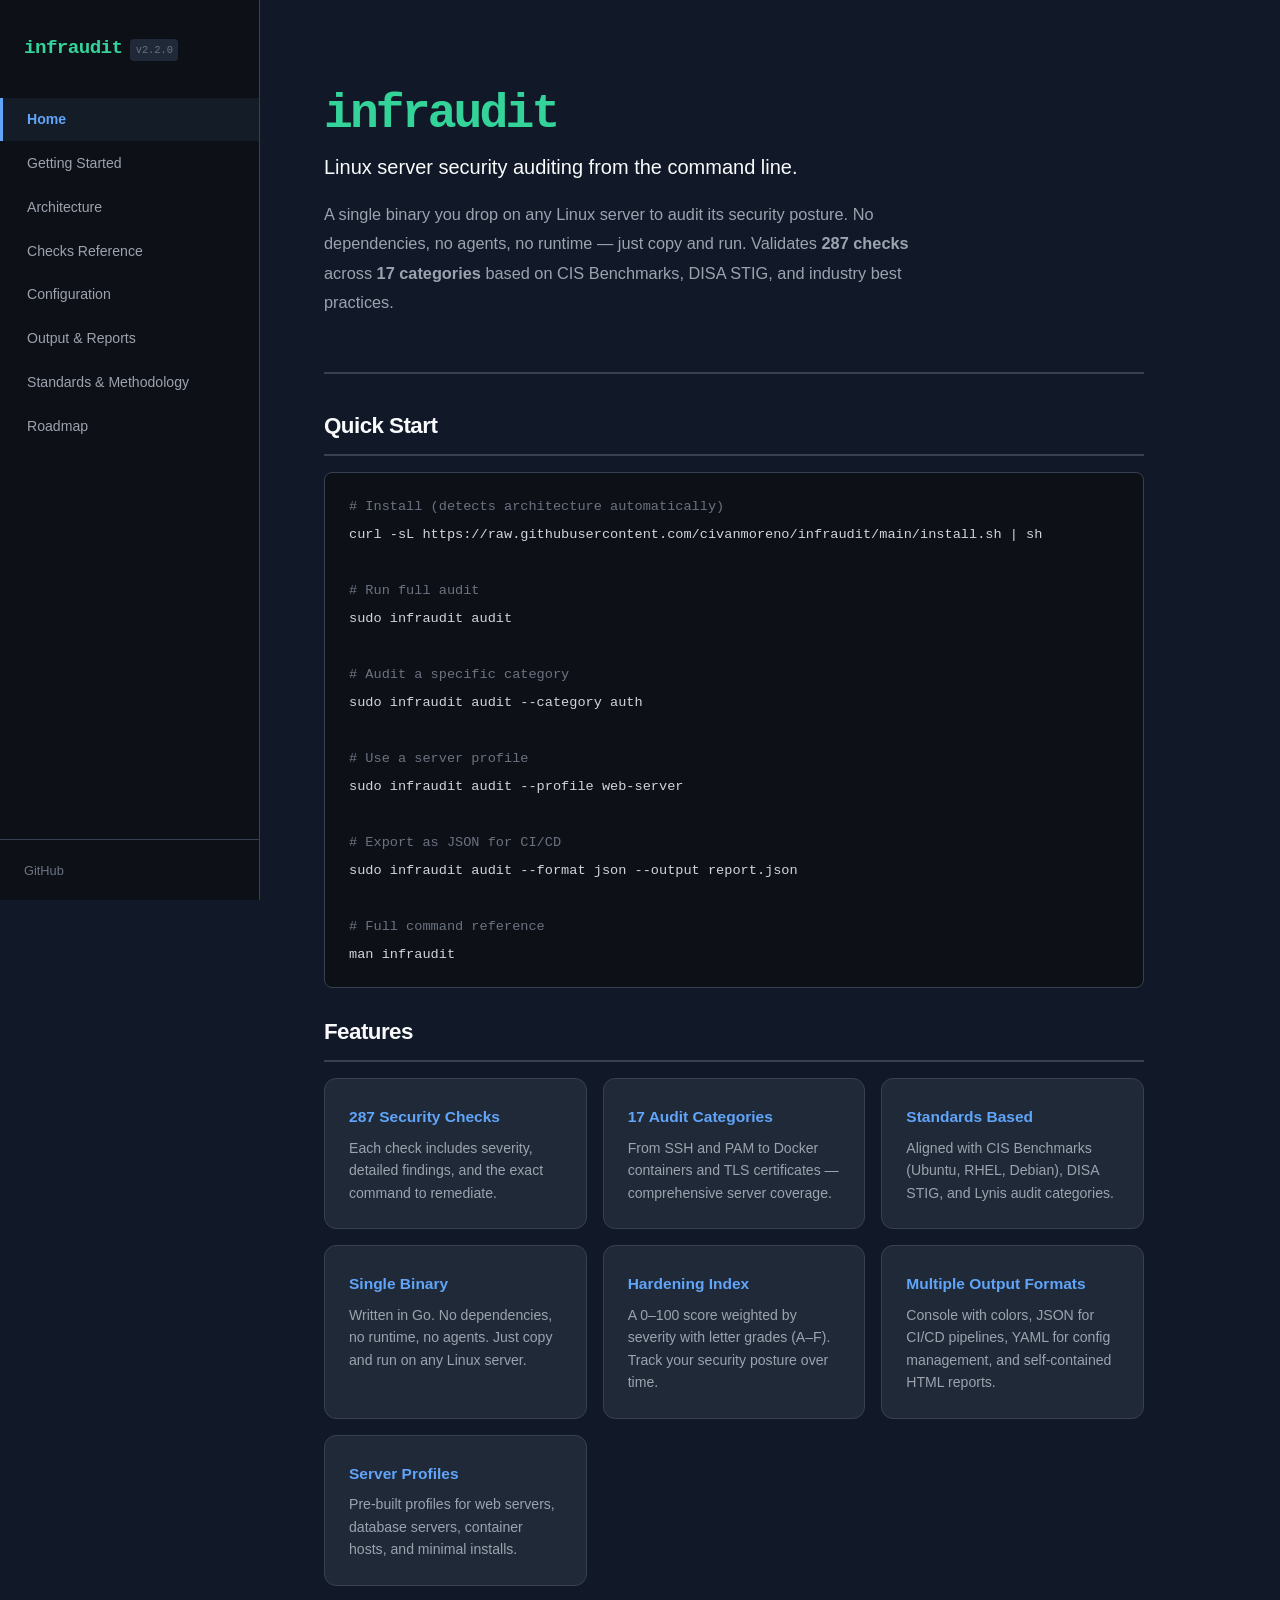
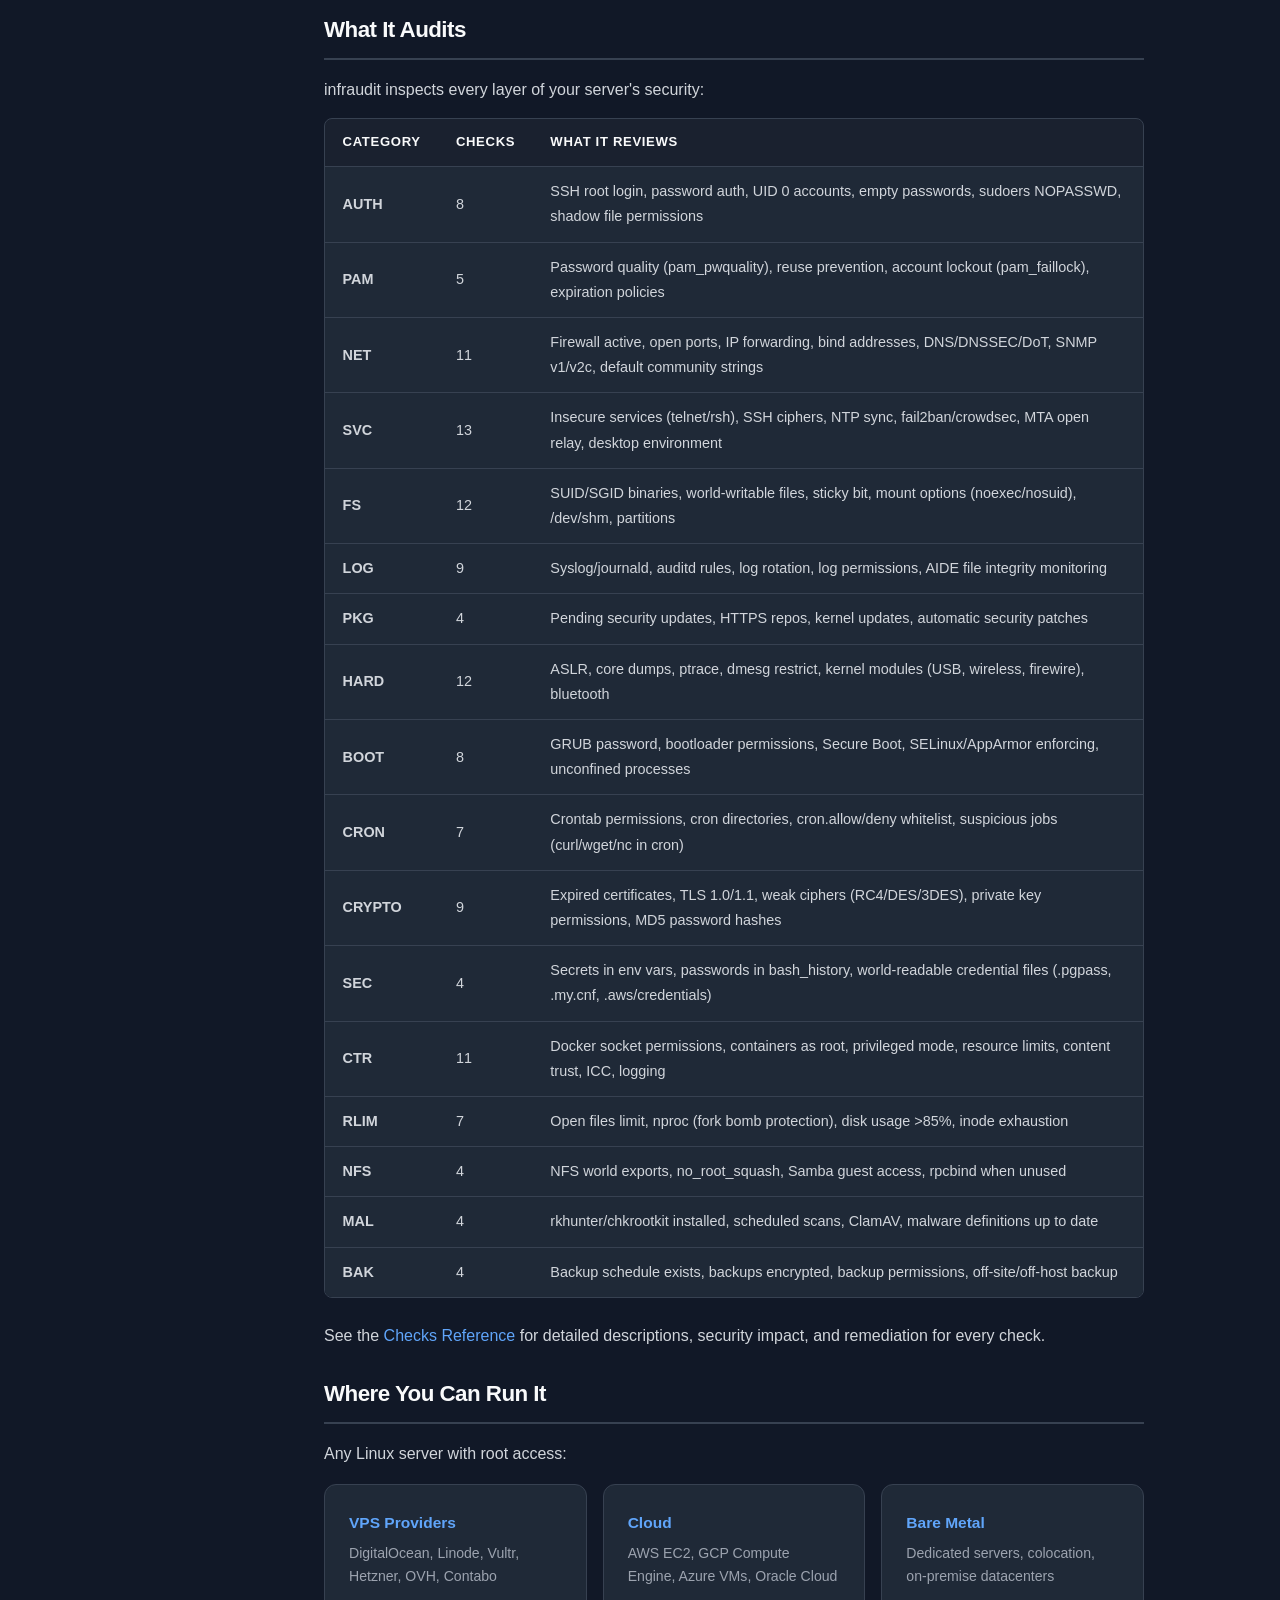
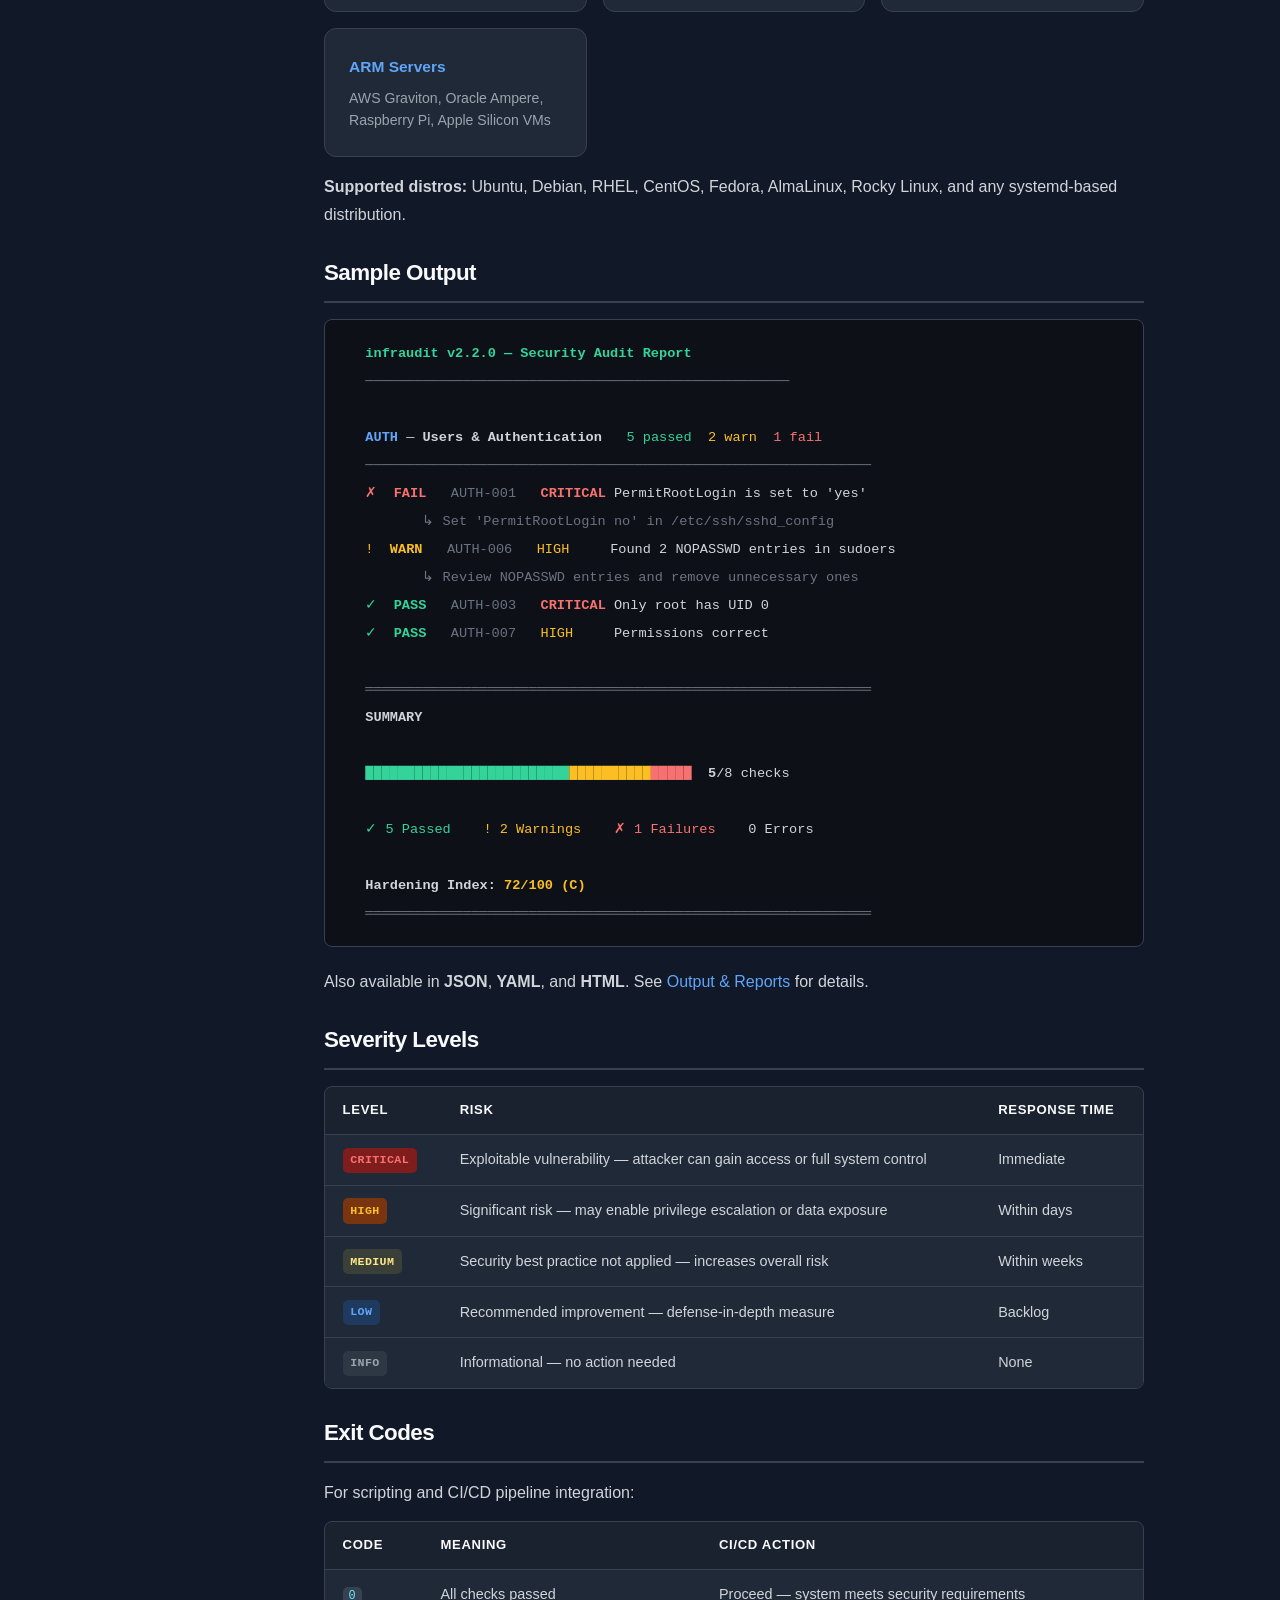
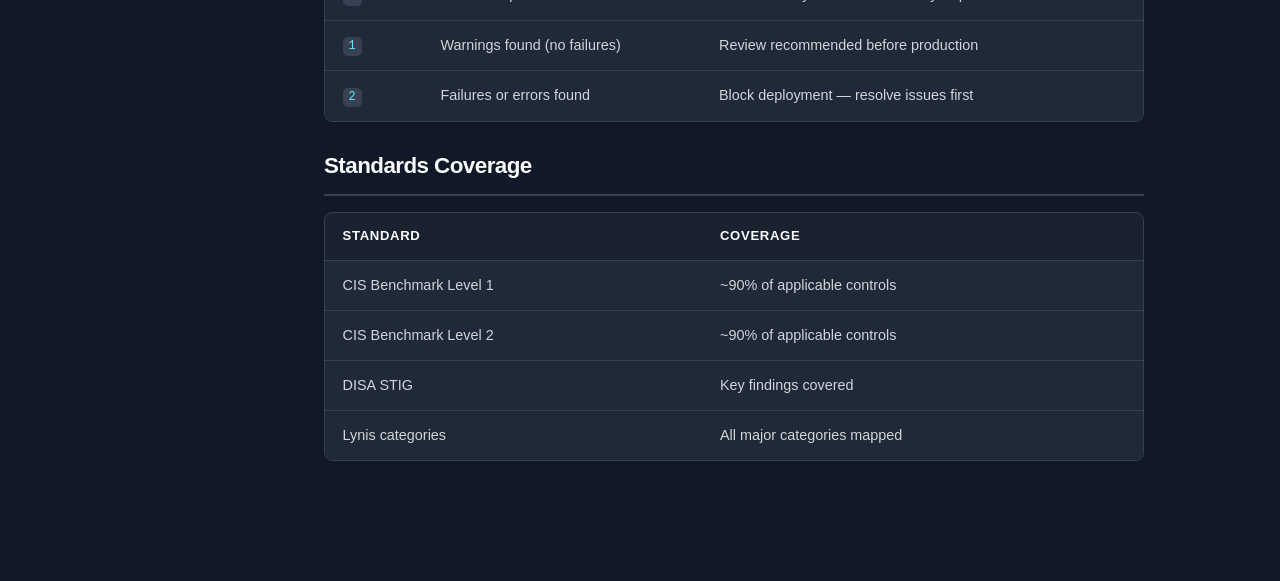
==== docs/index.html @ 5106e685 "fix: align Go version and CIS Level 2 coverage across docs Go version references (1.24 → 1.25) match" ====
<!DOCTYPE html>
<html lang="en">
<head>
    <meta charset="UTF-8">
    <meta name="viewport" content="width=device-width, initial-scale=1.0">
    <title>infraudit — Linux Server Security Auditing</title>
    <link rel="stylesheet" href="assets/style.css">
</head>
<body>
    <nav class="sidebar">
        <div class="sidebar-header">
            <h1>infraudit</h1>
            <span class="version">v2.2.0</span>
        </div>
        <ul class="nav-links">
            <li><a href="index.html" class="active">Home</a></li>
            <li><a href="getting-started.html">Getting Started</a></li>
            <li><a href="architecture.html">Architecture</a></li>
            <li><a href="checks.html">Checks Reference</a></li>
            <li><a href="configuration.html">Configuration</a></li>
            <li><a href="output.html">Output &amp; Reports</a></li>
            <li><a href="standards.html">Standards &amp; Methodology</a></li>
            <li><a href="roadmap.html">Roadmap</a></li>
        </ul>
        <div class="sidebar-footer">
            <a href="https://github.com/civanmoreno/infraudit">GitHub</a>
        </div>
    </nav>

    <main class="content">
        <section class="hero">
            <h1>infraudit</h1>
            <p class="tagline">Linux server security auditing from the command line.</p>
            <p class="description">
                A single binary you drop on any Linux server to audit its security posture.
                No dependencies, no agents, no runtime — just copy and run. Validates
                <strong>287 checks</strong> across <strong>17 categories</strong> based on
                CIS Benchmarks, DISA STIG, and industry best practices.
            </p>
        </section>

        <!-- ── Quick Start ── -->
        <section class="quickstart">
            <h2>Quick Start</h2>
            <pre><code><span class="comment"># Install (detects architecture automatically)</span>
curl -sL https://raw.githubusercontent.com/civanmoreno/infraudit/main/install.sh | sh

<span class="comment"># Run full audit</span>
sudo infraudit audit

<span class="comment"># Audit a specific category</span>
sudo infraudit audit --category auth

<span class="comment"># Use a server profile</span>
sudo infraudit audit --profile web-server

<span class="comment"># Export as JSON for CI/CD</span>
sudo infraudit audit --format json --output report.json

<span class="comment"># Full command reference</span>
man infraudit</code></pre>
        </section>

        <!-- ── Features ── -->
        <section class="features">
            <h2>Features</h2>
            <div class="feature-grid">
                <div class="feature-card">
                    <h3>287 Security Checks</h3>
                    <p>Each check includes severity, detailed findings, and the exact command to remediate.</p>
                </div>
                <div class="feature-card">
                    <h3>17 Audit Categories</h3>
                    <p>From SSH and PAM to Docker containers and TLS certificates — comprehensive server coverage.</p>
                </div>
                <div class="feature-card">
                    <h3>Standards Based</h3>
                    <p>Aligned with CIS Benchmarks (Ubuntu, RHEL, Debian), DISA STIG, and Lynis audit categories.</p>
                </div>
                <div class="feature-card">
                    <h3>Single Binary</h3>
                    <p>Written in Go. No dependencies, no runtime, no agents. Just copy and run on any Linux server.</p>
                </div>
                <div class="feature-card">
                    <h3>Hardening Index</h3>
                    <p>A 0–100 score weighted by severity with letter grades (A–F). Track your security posture over time.</p>
                </div>
                <div class="feature-card">
                    <h3>Multiple Output Formats</h3>
                    <p>Console with colors, JSON for CI/CD pipelines, YAML for config management, and self-contained HTML reports.</p>
                </div>
                <div class="feature-card">
                    <h3>Server Profiles</h3>
                    <p>Pre-built profiles for web servers, database servers, container hosts, and minimal installs.</p>
                </div>
            </div>
        </section>

        <!-- ── What it audits ── -->
        <section>
            <h2>What It Audits</h2>
            <p>infraudit inspects every layer of your server's security:</p>
            <table>
                <thead>
                    <tr>
                        <th>Category</th>
                        <th>Checks</th>
                        <th>What it reviews</th>
                    </tr>
                </thead>
                <tbody>
                    <tr>
                        <td><strong>AUTH</strong></td>
                        <td>8</td>
                        <td>SSH root login, password auth, UID 0 accounts, empty passwords, sudoers NOPASSWD, shadow file permissions</td>
                    </tr>
                    <tr>
                        <td><strong>PAM</strong></td>
                        <td>5</td>
                        <td>Password quality (pam_pwquality), reuse prevention, account lockout (pam_faillock), expiration policies</td>
                    </tr>
                    <tr>
                        <td><strong>NET</strong></td>
                        <td>11</td>
                        <td>Firewall active, open ports, IP forwarding, bind addresses, DNS/DNSSEC/DoT, SNMP v1/v2c, default community strings</td>
                    </tr>
                    <tr>
                        <td><strong>SVC</strong></td>
                        <td>13</td>
                        <td>Insecure services (telnet/rsh), SSH ciphers, NTP sync, fail2ban/crowdsec, MTA open relay, desktop environment</td>
                    </tr>
                    <tr>
                        <td><strong>FS</strong></td>
                        <td>12</td>
                        <td>SUID/SGID binaries, world-writable files, sticky bit, mount options (noexec/nosuid), /dev/shm, partitions</td>
                    </tr>
                    <tr>
                        <td><strong>LOG</strong></td>
                        <td>9</td>
                        <td>Syslog/journald, auditd rules, log rotation, log permissions, AIDE file integrity monitoring</td>
                    </tr>
                    <tr>
                        <td><strong>PKG</strong></td>
                        <td>4</td>
                        <td>Pending security updates, HTTPS repos, kernel updates, automatic security patches</td>
                    </tr>
                    <tr>
                        <td><strong>HARD</strong></td>
                        <td>12</td>
                        <td>ASLR, core dumps, ptrace, dmesg restrict, kernel modules (USB, wireless, firewire), bluetooth</td>
                    </tr>
                    <tr>
                        <td><strong>BOOT</strong></td>
                        <td>8</td>
                        <td>GRUB password, bootloader permissions, Secure Boot, SELinux/AppArmor enforcing, unconfined processes</td>
                    </tr>
                    <tr>
                        <td><strong>CRON</strong></td>
                        <td>7</td>
                        <td>Crontab permissions, cron directories, cron.allow/deny whitelist, suspicious jobs (curl/wget/nc in cron)</td>
                    </tr>
                    <tr>
                        <td><strong>CRYPTO</strong></td>
                        <td>9</td>
                        <td>Expired certificates, TLS 1.0/1.1, weak ciphers (RC4/DES/3DES), private key permissions, MD5 password hashes</td>
                    </tr>
                    <tr>
                        <td><strong>SEC</strong></td>
                        <td>4</td>
                        <td>Secrets in env vars, passwords in bash_history, world-readable credential files (.pgpass, .my.cnf, .aws/credentials)</td>
                    </tr>
                    <tr>
                        <td><strong>CTR</strong></td>
                        <td>11</td>
                        <td>Docker socket permissions, containers as root, privileged mode, resource limits, content trust, ICC, logging</td>
                    </tr>
                    <tr>
                        <td><strong>RLIM</strong></td>
                        <td>7</td>
                        <td>Open files limit, nproc (fork bomb protection), disk usage >85%, inode exhaustion</td>
                    </tr>
                    <tr>
                        <td><strong>NFS</strong></td>
                        <td>4</td>
                        <td>NFS world exports, no_root_squash, Samba guest access, rpcbind when unused</td>
                    </tr>
                    <tr>
                        <td><strong>MAL</strong></td>
                        <td>4</td>
                        <td>rkhunter/chkrootkit installed, scheduled scans, ClamAV, malware definitions up to date</td>
                    </tr>
                    <tr>
                        <td><strong>BAK</strong></td>
                        <td>4</td>
                        <td>Backup schedule exists, backups encrypted, backup permissions, off-site/off-host backup</td>
                    </tr>
                </tbody>
            </table>
            <p>See the <a href="checks.html">Checks Reference</a> for detailed descriptions, security impact, and remediation for every check.</p>
        </section>

        <!-- ── Where to run ── -->
        <section>
            <h2>Where You Can Run It</h2>
            <p>Any Linux server with root access:</p>
            <div class="feature-grid">
                <div class="feature-card">
                    <h3>VPS Providers</h3>
                    <p>DigitalOcean, Linode, Vultr, Hetzner, OVH, Contabo</p>
                </div>
                <div class="feature-card">
                    <h3>Cloud</h3>
                    <p>AWS EC2, GCP Compute Engine, Azure VMs, Oracle Cloud</p>
                </div>
                <div class="feature-card">
                    <h3>Bare Metal</h3>
                    <p>Dedicated servers, colocation, on-premise datacenters</p>
                </div>
                <div class="feature-card">
                    <h3>ARM Servers</h3>
                    <p>AWS Graviton, Oracle Ampere, Raspberry Pi, Apple Silicon VMs</p>
                </div>
            </div>
            <p><strong>Supported distros:</strong> Ubuntu, Debian, RHEL, CentOS, Fedora, AlmaLinux, Rocky Linux, and any systemd-based distribution.</p>
        </section>

        <!-- ── Output ── -->
        <section>
            <h2>Sample Output</h2>
            <pre><code>  <span style="color:#34d399;font-weight:bold">infraudit v2.2.0 — Security Audit Report</span>
  <span style="color:#6b7280">────────────────────────────────────────────────────</span>

  <span style="color:#60a5fa;font-weight:bold">AUTH</span> — <span style="font-weight:bold">Users &amp; Authentication</span>   <span style="color:#34d399">5 passed</span>  <span style="color:#fbbf24">2 warn</span>  <span style="color:#f87171">1 fail</span>
  <span style="color:#6b7280">──────────────────────────────────────────────────────────────</span>
  <span style="color:#f87171">✗</span> <span style="color:#f87171;font-weight:bold"> FAIL  </span> <span style="color:#6b7280">AUTH-001</span>   <span style="color:#f87171;font-weight:bold">CRITICAL</span> PermitRootLogin is set to 'yes'
         <span style="color:#6b7280">↳ Set 'PermitRootLogin no' in /etc/ssh/sshd_config</span>
  <span style="color:#fbbf24">!</span> <span style="color:#fbbf24;font-weight:bold"> WARN  </span> <span style="color:#6b7280">AUTH-006</span>   <span style="color:#fbbf24">HIGH</span>     Found 2 NOPASSWD entries in sudoers
         <span style="color:#6b7280">↳ Review NOPASSWD entries and remove unnecessary ones</span>
  <span style="color:#34d399">✓</span> <span style="color:#34d399;font-weight:bold"> PASS  </span> <span style="color:#6b7280">AUTH-003</span>   <span style="color:#f87171;font-weight:bold">CRITICAL</span> Only root has UID 0
  <span style="color:#34d399">✓</span> <span style="color:#34d399;font-weight:bold"> PASS  </span> <span style="color:#6b7280">AUTH-007</span>   <span style="color:#fbbf24">HIGH</span>     Permissions correct

  <span style="color:#6b7280">══════════════════════════════════════════════════════════════</span>
  <span style="font-weight:bold">SUMMARY</span>

  <span style="color:#34d399">█████████████████████████</span><span style="color:#fbbf24">██████████</span><span style="color:#f87171">█████</span>  <span style="font-weight:bold">5</span>/8 checks

  <span style="color:#34d399">✓ 5 Passed</span>    <span style="color:#fbbf24">! 2 Warnings</span>    <span style="color:#f87171">✗ 1 Failures</span>    0 Errors

  <span style="font-weight:bold">Hardening Index:</span> <span style="color:#fbbf24;font-weight:bold">72/100 (C)</span>
  <span style="color:#6b7280">══════════════════════════════════════════════════════════════</span></code></pre>
            <p>Also available in <strong>JSON</strong>, <strong>YAML</strong>, and <strong>HTML</strong>. See <a href="output.html">Output &amp; Reports</a> for details.</p>
        </section>

        <!-- ── Severity ── -->
        <section>
            <h2>Severity Levels</h2>
            <table>
                <thead>
                    <tr>
                        <th>Level</th>
                        <th>Risk</th>
                        <th>Response Time</th>
                    </tr>
                </thead>
                <tbody>
                    <tr>
                        <td><span class="badge critical">CRITICAL</span></td>
                        <td>Exploitable vulnerability — attacker can gain access or full system control</td>
                        <td>Immediate</td>
                    </tr>
                    <tr>
                        <td><span class="badge high">HIGH</span></td>
                        <td>Significant risk — may enable privilege escalation or data exposure</td>
                        <td>Within days</td>
                    </tr>
                    <tr>
                        <td><span class="badge medium">MEDIUM</span></td>
                        <td>Security best practice not applied — increases overall risk</td>
                        <td>Within weeks</td>
                    </tr>
                    <tr>
                        <td><span class="badge low">LOW</span></td>
                        <td>Recommended improvement — defense-in-depth measure</td>
                        <td>Backlog</td>
                    </tr>
                    <tr>
                        <td><span class="badge info">INFO</span></td>
                        <td>Informational — no action needed</td>
                        <td>None</td>
                    </tr>
                </tbody>
            </table>
        </section>

        <!-- ── Exit codes ── -->
        <section>
            <h2>Exit Codes</h2>
            <p>For scripting and CI/CD pipeline integration:</p>
            <table>
                <thead>
                    <tr><th>Code</th><th>Meaning</th><th>CI/CD Action</th></tr>
                </thead>
                <tbody>
                    <tr>
                        <td><code>0</code></td>
                        <td>All checks passed</td>
                        <td>Proceed — system meets security requirements</td>
                    </tr>
                    <tr>
                        <td><code>1</code></td>
                        <td>Warnings found (no failures)</td>
                        <td>Review recommended before production</td>
                    </tr>
                    <tr>
                        <td><code>2</code></td>
                        <td>Failures or errors found</td>
                        <td>Block deployment — resolve issues first</td>
                    </tr>
                </tbody>
            </table>
        </section>

        <!-- ── Standards ── -->
        <section>
            <h2>Standards Coverage</h2>
            <table>
                <thead>
                    <tr><th>Standard</th><th>Coverage</th></tr>
                </thead>
                <tbody>
                    <tr><td>CIS Benchmark Level 1</td><td>~90% of applicable controls</td></tr>
                    <tr><td>CIS Benchmark Level 2</td><td>~90% of applicable controls</td></tr>
                    <tr><td>DISA STIG</td><td>Key findings covered</td></tr>
                    <tr><td>Lynis categories</td><td>All major categories mapped</td></tr>
                </tbody>
            </table>
        </section>
    </main>
</body>
</html>
---- docs/assets/style.css ----
/* ══════════════════════════════════════════════════════════════
   infraudit docs — clean dark theme
   ══════════════════════════════════════════════════════════════ */

/* ── Reset ── */
*, *::before, *::after { margin: 0; padding: 0; box-sizing: border-box; }

:root {
    /* surfaces */
    --bg:          #111827;
    --bg-card:     #1f2937;
    --bg-input:    #374151;
    --bg-hover:    #283344;
    /* borders */
    --border:      #374151;
    --border-focus:#4b5563;
    /* text */
    --text:        #f9fafb;
    --text-2:      #d1d5db;
    --text-3:      #9ca3af;
    --text-4:      #6b7280;
    /* accent */
    --blue:        #60a5fa;
    --blue-bg:     #1e3a5f;
    --green:       #34d399;
    --green-bg:    #064e3b;
    --red:         #f87171;
    --red-bg:      #7f1d1d;
    --amber:       #fbbf24;
    --amber-bg:    #78350f;
    --yellow:      #fde68a;
    --purple:      #a78bfa;
    --cyan:        #67e8f9;
    --teal:        #2dd4bf;
    /* layout */
    --sidebar-w:   260px;
    --content-w:   820px;
    --r:           8px;
    --r-lg:        12px;
    /* fonts */
    --sans:  'Inter', -apple-system, BlinkMacSystemFont, 'Segoe UI', sans-serif;
    --mono:  'JetBrains Mono', 'Fira Code', 'SF Mono', 'Cascadia Code', monospace;
}

html { font-size: 16px; scroll-behavior: smooth; }

body {
    font-family: var(--sans);
    background: var(--bg);
    color: var(--text-2);
    line-height: 1.75;
    display: flex;
    min-height: 100vh;
    -webkit-font-smoothing: antialiased;
    -moz-osx-font-smoothing: grayscale;
}

::selection { background: rgba(96,165,250,.3); }

a { color: var(--blue); text-decoration: none; }
a:hover { color: #93c5fd; text-decoration: underline; }

/* ══════════════════════════════════════════
   Sidebar
   ══════════════════════════════════════════ */
.sidebar {
    width: var(--sidebar-w);
    background: #0d1117;
    border-right: 1px solid var(--border);
    position: fixed; top: 0; left: 0;
    height: 100vh;
    display: flex; flex-direction: column;
    overflow-y: auto;
    z-index: 100;
}

.sidebar-header {
    padding: 2rem 1.5rem 1.5rem;
    display: flex; align-items: baseline; gap: .5rem;
}

.sidebar-header h1 {
    font-family: var(--mono);
    font-size: 1.2rem;
    color: var(--green);
    font-weight: 700;
    letter-spacing: -.03em;
}

.version {
    font-family: var(--mono);
    font-size: .65rem;
    color: var(--text-4);
    background: var(--bg-card);
    padding: .2em .5em;
    border-radius: 4px;
}

.nav-links {
    list-style: none;
    padding: .5rem 0;
    flex: 1;
}

.nav-links li a {
    display: flex; align-items: center; gap: .55rem;
    padding: .6rem 1.5rem;
    color: var(--text-3);
    font-size: .88rem;
    font-weight: 460;
    border-left: 3px solid transparent;
    transition: all .1s;
}

.nav-links li a:hover {
    color: var(--text-2);
    background: rgba(255,255,255,.03);
    border-left-color: var(--border-focus);
    text-decoration: none;
}

.nav-links li a.active {
    color: var(--blue);
    background: rgba(96,165,250,.07);
    border-left-color: var(--blue);
    font-weight: 600;
    text-decoration: none;
}

.sidebar-footer {
    padding: 1rem 1.5rem;
    border-top: 1px solid var(--border);
}

.sidebar-footer a {
    font-size: .8rem;
    color: var(--text-4);
}

/* ══════════════════════════════════════════
   Content area
   ══════════════════════════════════════════ */
.content {
    margin-left: var(--sidebar-w);
    padding: 3rem 4rem 6rem;
    max-width: calc(var(--content-w) + 8rem);
    width: 100%;
}

/* ── Headings ── */
.content > h1 {
    font-size: 2.1rem;
    font-weight: 800;
    color: var(--text);
    letter-spacing: -.04em;
    line-height: 1.2;
    margin-bottom: .4rem;
}

.content > h1 + p {
    font-size: 1.05rem;
    color: var(--text-3);
    margin-bottom: 2rem;
    line-height: 1.65;
}

.content h2 {
    font-size: 1.4rem;
    font-weight: 700;
    color: var(--text);
    margin-top: 3rem;
    margin-bottom: 1rem;
    padding-bottom: .55rem;
    border-bottom: 2px solid var(--border);
    letter-spacing: -.025em;
}

.content h2:first-of-type { margin-top: 1.5rem; }

.content h3 {
    font-size: 1.08rem;
    font-weight: 650;
    color: var(--text);
    margin-top: 2rem;
    margin-bottom: .6rem;
}

.content h4 {
    font-size: .95rem;
    font-weight: 600;
    color: var(--text);
    margin-top: .5rem;
    margin-bottom: .3rem;
}

.content p {
    margin-bottom: .9rem;
    color: var(--text-2);
}

.content > p { max-width: 680px; }

.content ul, .content ol { margin-bottom: 1rem; padding-left: 1.3rem; }
.content li { color: var(--text-2); margin-bottom: .3rem; font-size: .93rem; }

/* ══════════════════════════════════════════
   Hero — index.html
   ══════════════════════════════════════════ */
.hero {
    margin-bottom: 2rem;
    padding: 2.5rem 0 2.5rem;
    border-bottom: 2px solid var(--border);
}

.hero h1 {
    font-family: var(--mono);
    color: var(--green);
    font-size: 3rem;
    font-weight: 800;
    letter-spacing: -.06em;
    line-height: 1.1;
    margin-bottom: .6rem;
}

.tagline {
    font-size: 1.25rem;
    color: var(--text) !important;
    font-weight: 500;
    margin-bottom: .6rem;
}

.description {
    font-size: 1.02rem;
    max-width: 600px;
    line-height: 1.8;
    color: var(--text-3) !important;
}

/* ══════════════════════════════════════════
   Feature grid — index.html
   ══════════════════════════════════════════ */
.feature-grid {
    display: grid;
    grid-template-columns: repeat(auto-fit, minmax(240px, 1fr));
    gap: 1rem;
    margin: 1rem 0;
}

.feature-card {
    background: var(--bg-card);
    border: 1px solid var(--border);
    border-radius: var(--r-lg);
    padding: 1.5rem;
    transition: transform .12s, box-shadow .12s;
}

.feature-card:hover {
    transform: translateY(-2px);
    box-shadow: 0 8px 24px rgba(0,0,0,.35);
}

.feature-card h3 {
    color: var(--blue);
    margin-top: 0;
    font-size: .97rem;
    font-weight: 650;
    margin-bottom: .4rem;
}

.feature-card p {
    font-size: .88rem;
    color: var(--text-3);
    margin-bottom: 0;
    line-height: 1.6;
}

/* ══════════════════════════════════════════
   Code blocks
   ══════════════════════════════════════════ */
pre {
    background: #0d1117;
    border: 1px solid var(--border);
    border-radius: var(--r);
    padding: 1.2rem 1.5rem;
    overflow-x: auto;
    margin: .8rem 0 1.3rem;
}

code {
    font-family: var(--mono);
    font-size: .85rem;
    line-height: 1.8;
}

.comment { color: var(--text-4); }

/* inline code */
p code, li code, td code, h3 code, h4 code {
    background: var(--bg-input);
    padding: .2em .5em;
    border-radius: 5px;
    font-size: .83em;
    color: var(--cyan);
}

h3 code, h4 code {
    color: var(--green);
    font-weight: 600;
}

/* ══════════════════════════════════════════
   Tables
   ══════════════════════════════════════════ */
table {
    width: 100%;
    border-collapse: separate;
    border-spacing: 0;
    margin: .8rem 0 1.5rem;
    border: 1px solid var(--border);
    border-radius: var(--r);
    overflow: hidden;
    font-size: .9rem;
}

th, td {
    text-align: left;
    padding: .75rem 1.1rem;
    border-bottom: 1px solid var(--border);
}

tr:last-child td { border-bottom: none; }

th {
    background: rgba(255,255,255,.04);
    color: var(--text);
    font-weight: 650;
    font-size: .82rem;
    text-transform: uppercase;
    letter-spacing: .05em;
}

td {
    background: var(--bg-card);
    color: var(--text-2);
}

tbody tr:hover td {
    background: var(--bg-hover);
}

/* ══════════════════════════════════════════
   Badges
   ══════════════════════════════════════════ */
.badge {
    display: inline-block;
    padding: .2em .65em;
    border-radius: 5px;
    font-size: .73rem;
    font-weight: 700;
    font-family: var(--mono);
    letter-spacing: .03em;
    vertical-align: middle;
    white-space: nowrap;
}

.badge.critical { background: var(--red-bg);   color: var(--red);   }
.badge.high     { background: var(--amber-bg); color: var(--amber); }
.badge.medium   { background: rgba(253,224,71,.12); color: var(--yellow); }
.badge.low      { background: var(--blue-bg);  color: var(--blue);  }
.badge.info     { background: rgba(156,163,175,.12); color: var(--text-3); }
.badge.pass     { background: var(--green-bg); color: var(--green); }

/* ══════════════════════════════════════════
   Check detail cards — checks.html
   ══════════════════════════════════════════ */
.check-detail {
    margin-bottom: .75rem;
    padding: 1.15rem 1.4rem;
    background: var(--bg-card);
    border: 1px solid var(--border);
    border-radius: var(--r-lg);
    transition: border-color .1s;
}

.check-detail:hover {
    border-color: var(--border-focus);
}

.check-detail h4 {
    margin-top: 0;
    margin-bottom: .3rem;
    display: flex;
    align-items: center;
    gap: .6rem;
    flex-wrap: wrap;
    font-size: .95rem;
}

.check-detail h4 code {
    color: var(--green);
    background: transparent;
    border: none;
    padding: 0;
    font-size: .9rem;
    font-weight: 800;
}

.check-detail > p {
    font-size: .88rem;
    margin-bottom: .4rem;
    color: var(--text-3);
}

/* Risk callout inside check card */
.risk-box {
    border-left: 4px solid var(--border);
    border-radius: 0 var(--r) var(--r) 0;
    padding: .9rem 1.1rem;
    margin-top: .6rem;
    font-size: .87rem;
    color: var(--text-2);
    line-height: 1.7;
    background: rgba(255,255,255,.02);
}

.risk-box.critical { border-left-color: var(--red);   background: rgba(248,113,113,.05); }
.risk-box.high     { border-left-color: var(--amber); background: rgba(251,191,36,.04); }
.risk-box.medium   { border-left-color: var(--yellow);background: rgba(253,224,71,.03); }
.risk-box.low      { border-left-color: var(--blue);  background: rgba(96,165,250,.04); }

.risk-box strong {
    color: var(--text);
    font-weight: 650;
}

/* ══════════════════════════════════════════
   TOC grid — checks.html
   ══════════════════════════════════════════ */
.toc-grid {
    display: grid;
    grid-template-columns: repeat(auto-fill, minmax(205px, 1fr));
    gap: .6rem;
    margin: 1rem 0 2.5rem;
}

.toc-grid a {
    display: flex;
    align-items: center;
    gap: .55rem;
    background: var(--bg-card);
    border: 1px solid var(--border);
    border-radius: var(--r);
    padding: .65rem .9rem;
    font-size: .84rem;
    color: var(--text-3);
    transition: all .1s;
}

.toc-grid a:hover {
    border-color: var(--blue);
    color: var(--text);
    background: var(--bg-hover);
    text-decoration: none;
    transform: translateY(-1px);
}

.toc-grid .prefix {
    font-family: var(--mono);
    font-size: .72rem;
    font-weight: 700;
    color: var(--green);
    background: rgba(52,211,153,.1);
    padding: .2em .5em;
    border-radius: 4px;
    flex-shrink: 0;
}

.toc-grid .count {
    color: var(--text-4);
    font-size: .72rem;
    margin-left: auto;
    font-family: var(--mono);
    font-weight: 600;
}

/* ══════════════════════════════════════════
   Check list (arrow-prefixed)
   ══════════════════════════════════════════ */
.check-list {
    list-style: none;
    margin: .5rem 0 1.5rem;
    padding-left: 0;
}

.check-list li {
    padding: .4rem 0 .4rem 1.6rem;
    position: relative;
    color: var(--text-2);
    font-size: .9rem;
}

.check-list li::before {
    content: '→';
    position: absolute;
    left: .15rem;
    color: var(--blue);
    font-weight: 600;
}

/* ══════════════════════════════════════════
   Roadmap phases
   ══════════════════════════════════════════ */
.phase { margin-bottom: 1.75rem; }

.phase-header {
    display: flex;
    align-items: center;
    gap: .75rem;
    margin-bottom: .4rem;
}

.phase-status {
    font-size: .68rem;
    padding: .18em .55em;
    border-radius: 4px;
    font-family: var(--mono);
    font-weight: 700;
    letter-spacing: .03em;
}

.phase-status.done    { background: var(--green-bg); color: var(--green); }
.phase-status.next    { background: var(--blue-bg);  color: var(--blue); }
.phase-status.planned { background: rgba(107,114,128,.15); color: var(--text-4); }

/* ══════════════════════════════════════════
   Category cards
   ══════════════════════════════════════════ */
.category-grid {
    display: grid;
    grid-template-columns: repeat(auto-fit, minmax(270px, 1fr));
    gap: .65rem;
    margin: 1rem 0;
}

.category-card {
    background: var(--bg-card);
    border: 1px solid var(--border);
    border-radius: var(--r);
    padding: .9rem 1rem;
    display: flex;
    align-items: flex-start;
    gap: .75rem;
}

.category-card .prefix {
    font-family: var(--mono);
    font-size: .75rem;
    font-weight: 700;
    color: var(--green);
    background: rgba(52,211,153,.1);
    padding: .2em .5em;
    border-radius: 4px;
    white-space: nowrap;
}

.category-card h4 {
    font-size: .9rem;
    margin: 0 0 .15rem;
    color: var(--text);
}

.category-card p {
    font-size: .83rem;
    margin: 0;
    color: var(--text-3);
}

/* ══════════════════════════════════════════
   Misc
   ══════════════════════════════════════════ */
hr {
    border: none;
    border-top: 1px solid var(--border);
    margin: 2.5rem 0;
}

/* ══════════════════════════════════════════
   Responsive
   ══════════════════════════════════════════ */
@media (max-width: 900px) {
    .sidebar {
        position: relative;
        width: 100%;
        height: auto;
        flex-direction: row;
        flex-wrap: wrap;
        padding: .75rem 1rem;
        gap: .5rem;
    }
    .sidebar-header { padding: 0; border: none; width: auto; }
    .nav-links {
        display: flex; flex-wrap: wrap; gap: 0; padding: 0; width: 100%;
    }
    .nav-links li a {
        padding: .4rem .7rem;
        border-left: none;
        border-radius: 5px;
        font-size: .82rem;
    }
    .nav-links li a:hover, .nav-links li a.active { border-left: none; }
    .sidebar-footer { display: none; }

    .content {
        margin-left: 0;
        padding: 2rem 1.25rem 4rem;
    }

    body { flex-direction: column; }
    .feature-grid, .toc-grid { grid-template-columns: 1fr; }
    .hero h1 { font-size: 2.2rem; }
}

@media (max-width: 480px) {
    .content > h1 { font-size: 1.5rem; }
    pre { padding: .9rem; }
    code { font-size: .8rem; }
    th, td { padding: .55rem .7rem; font-size: .82rem; }
}
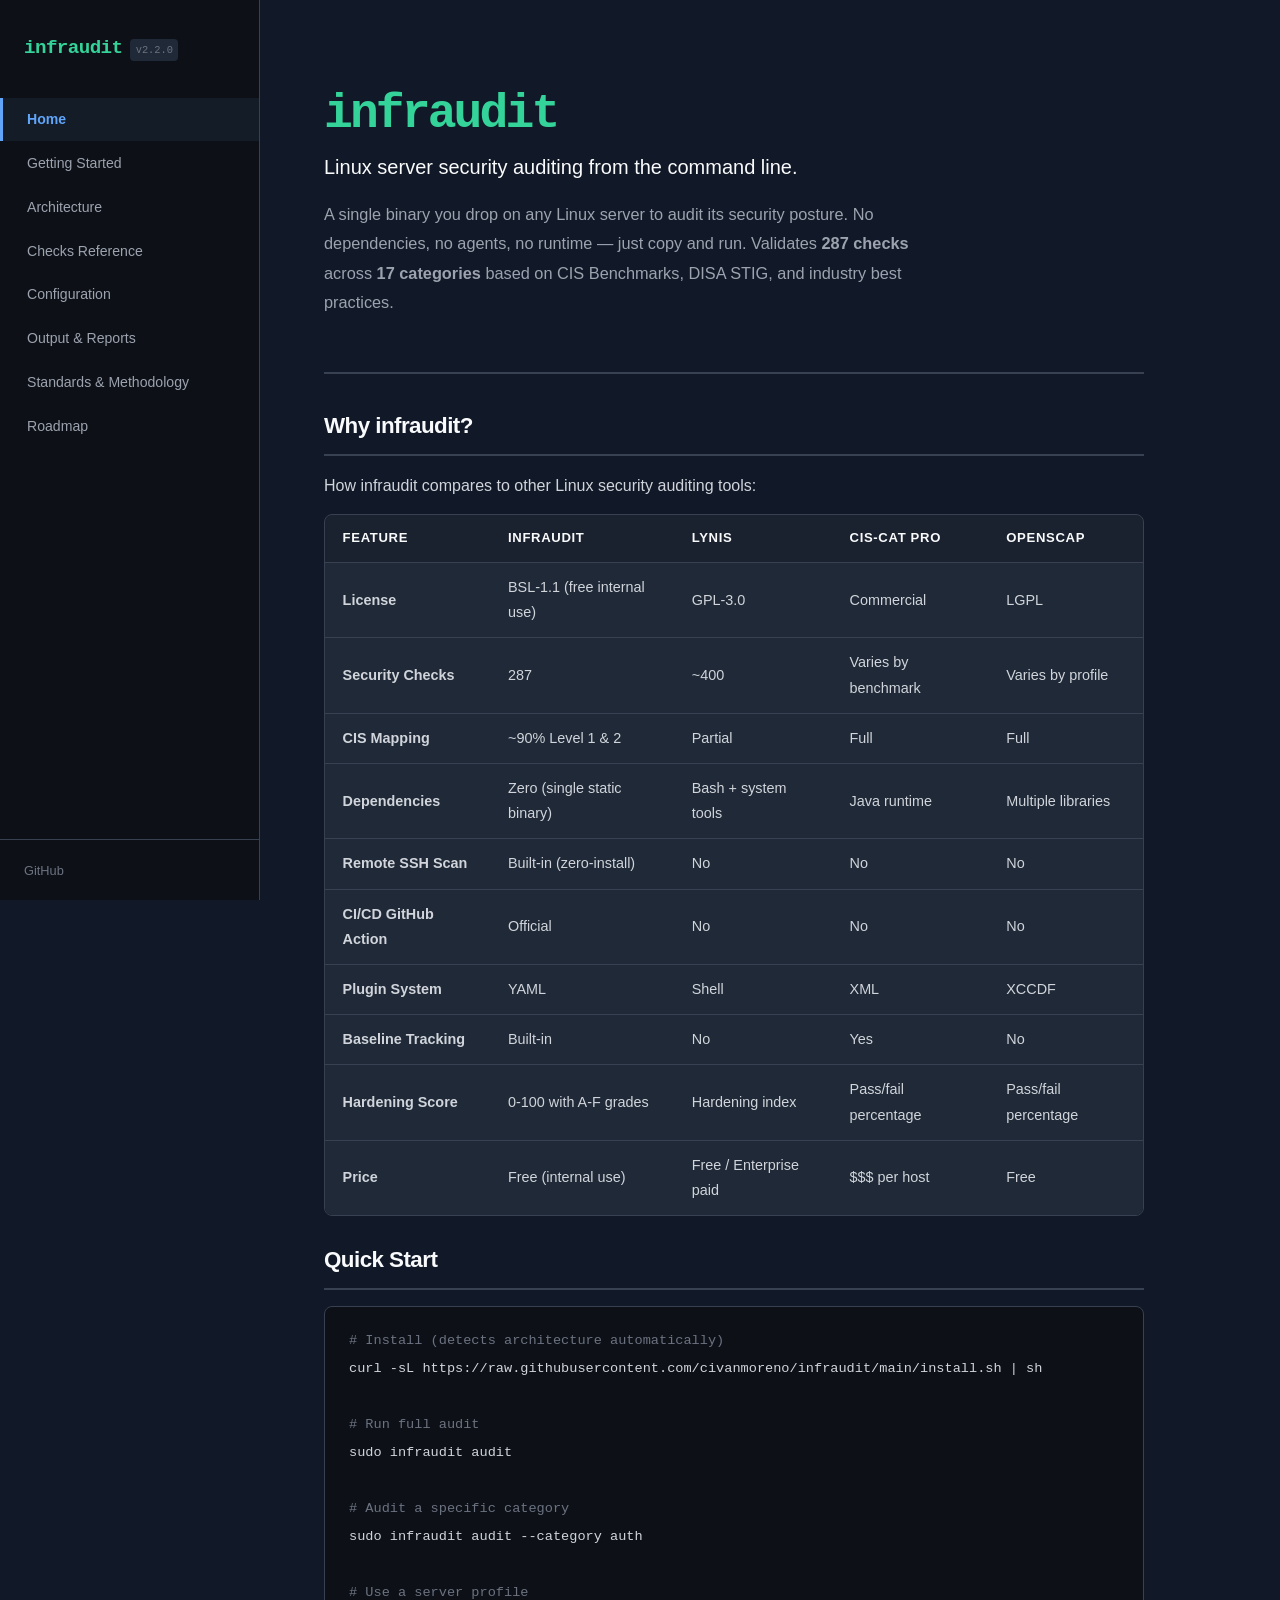
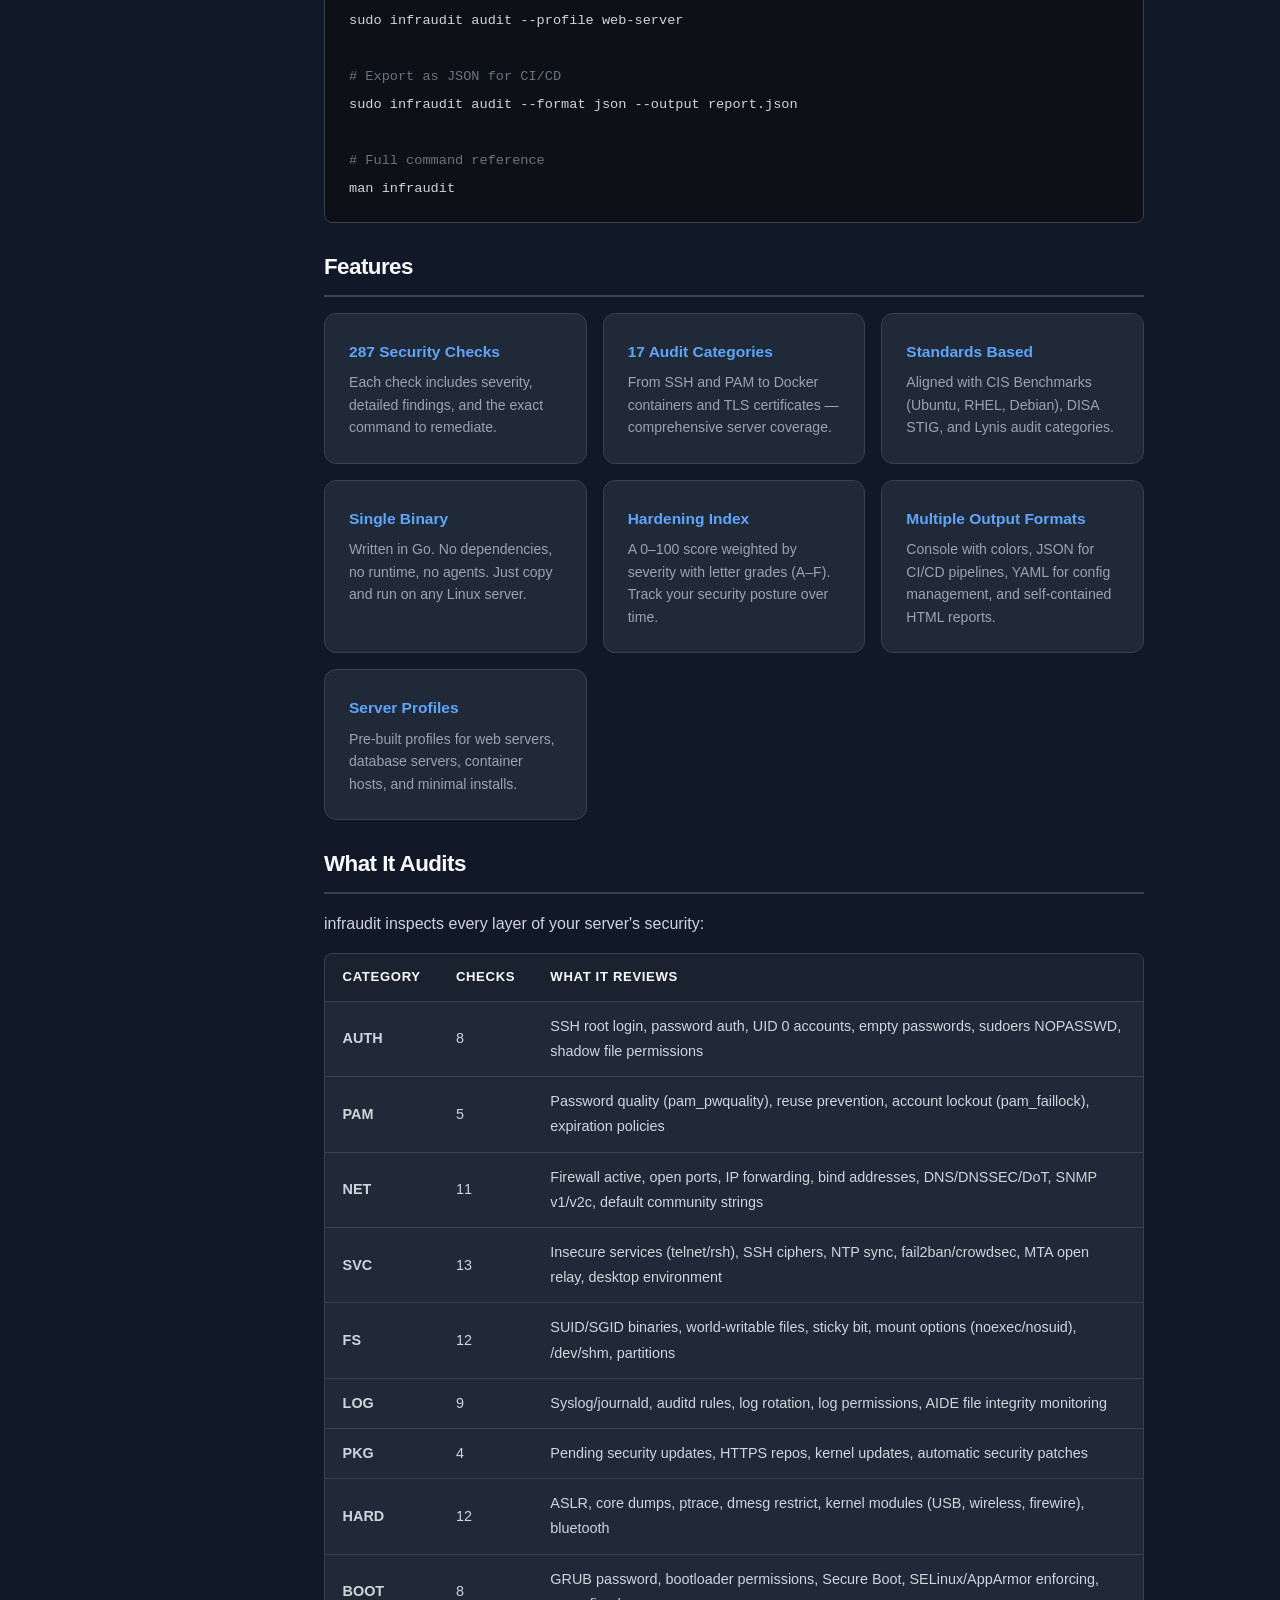
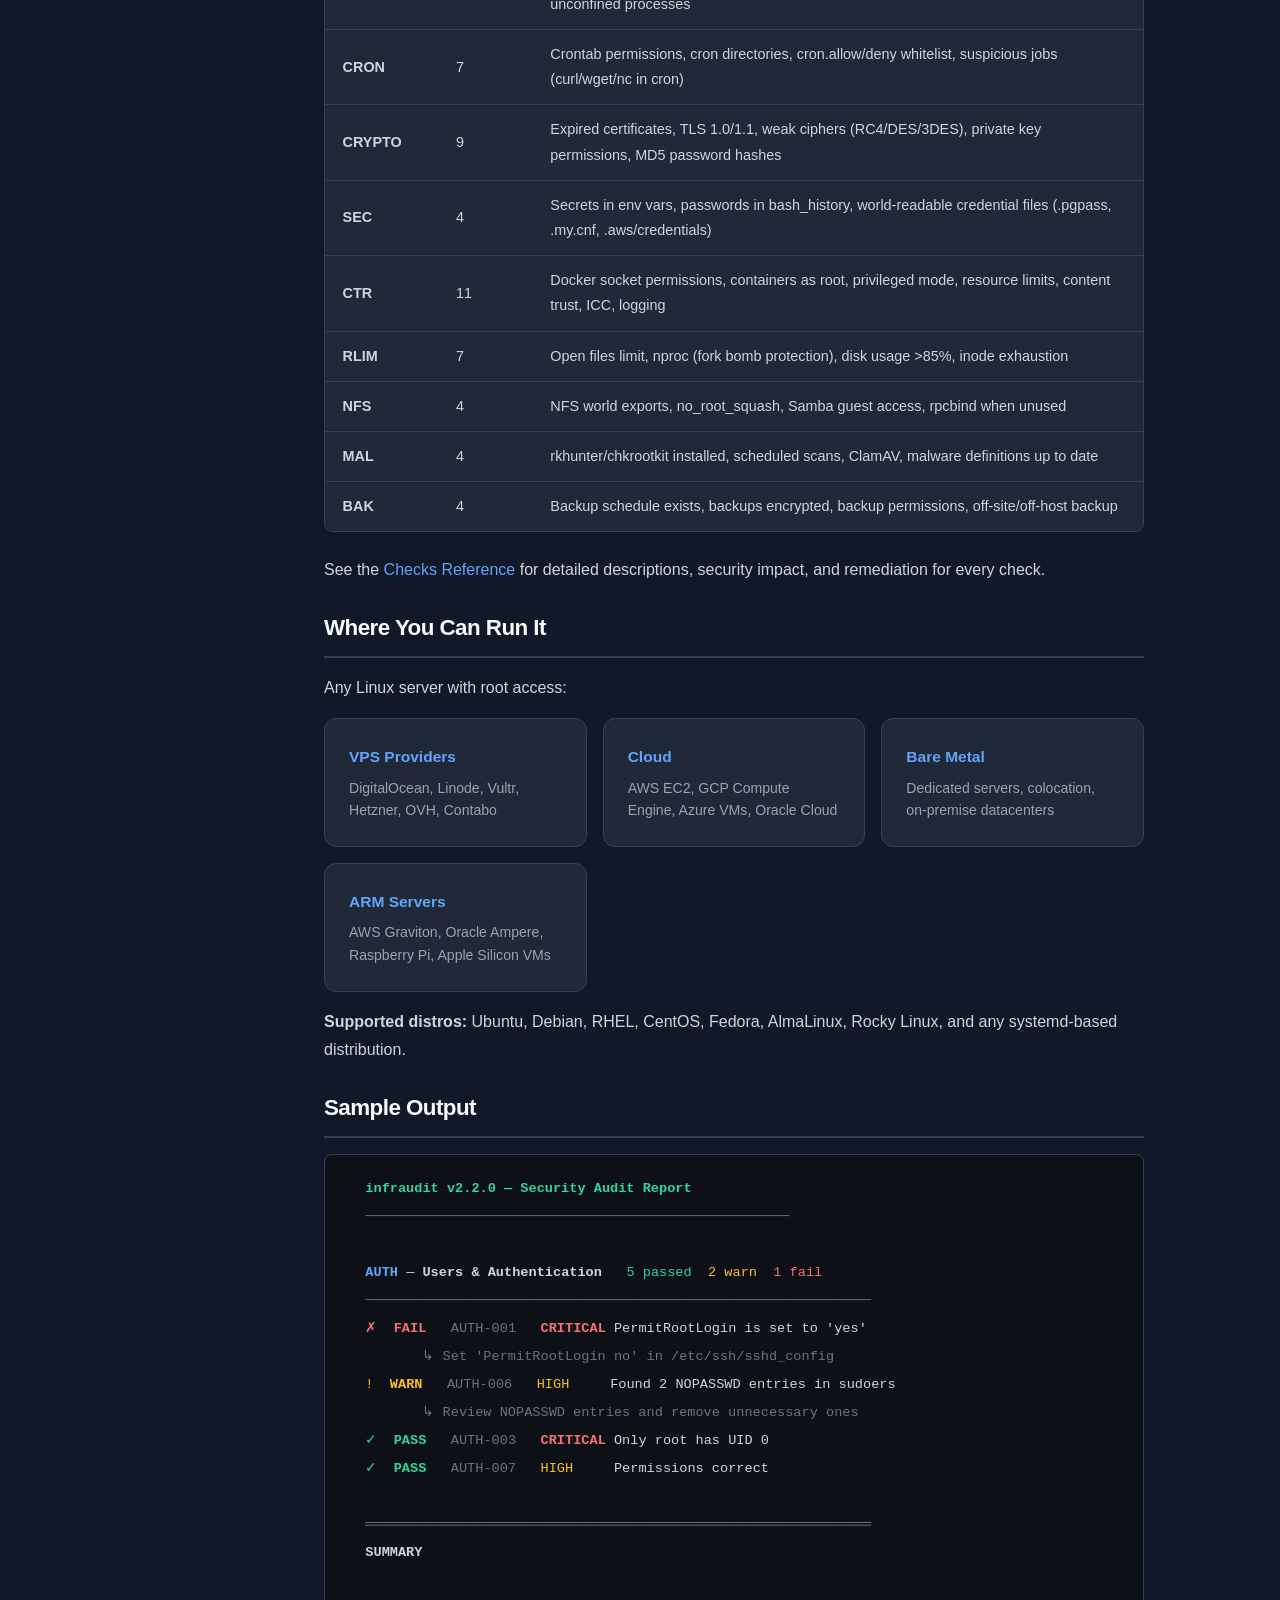
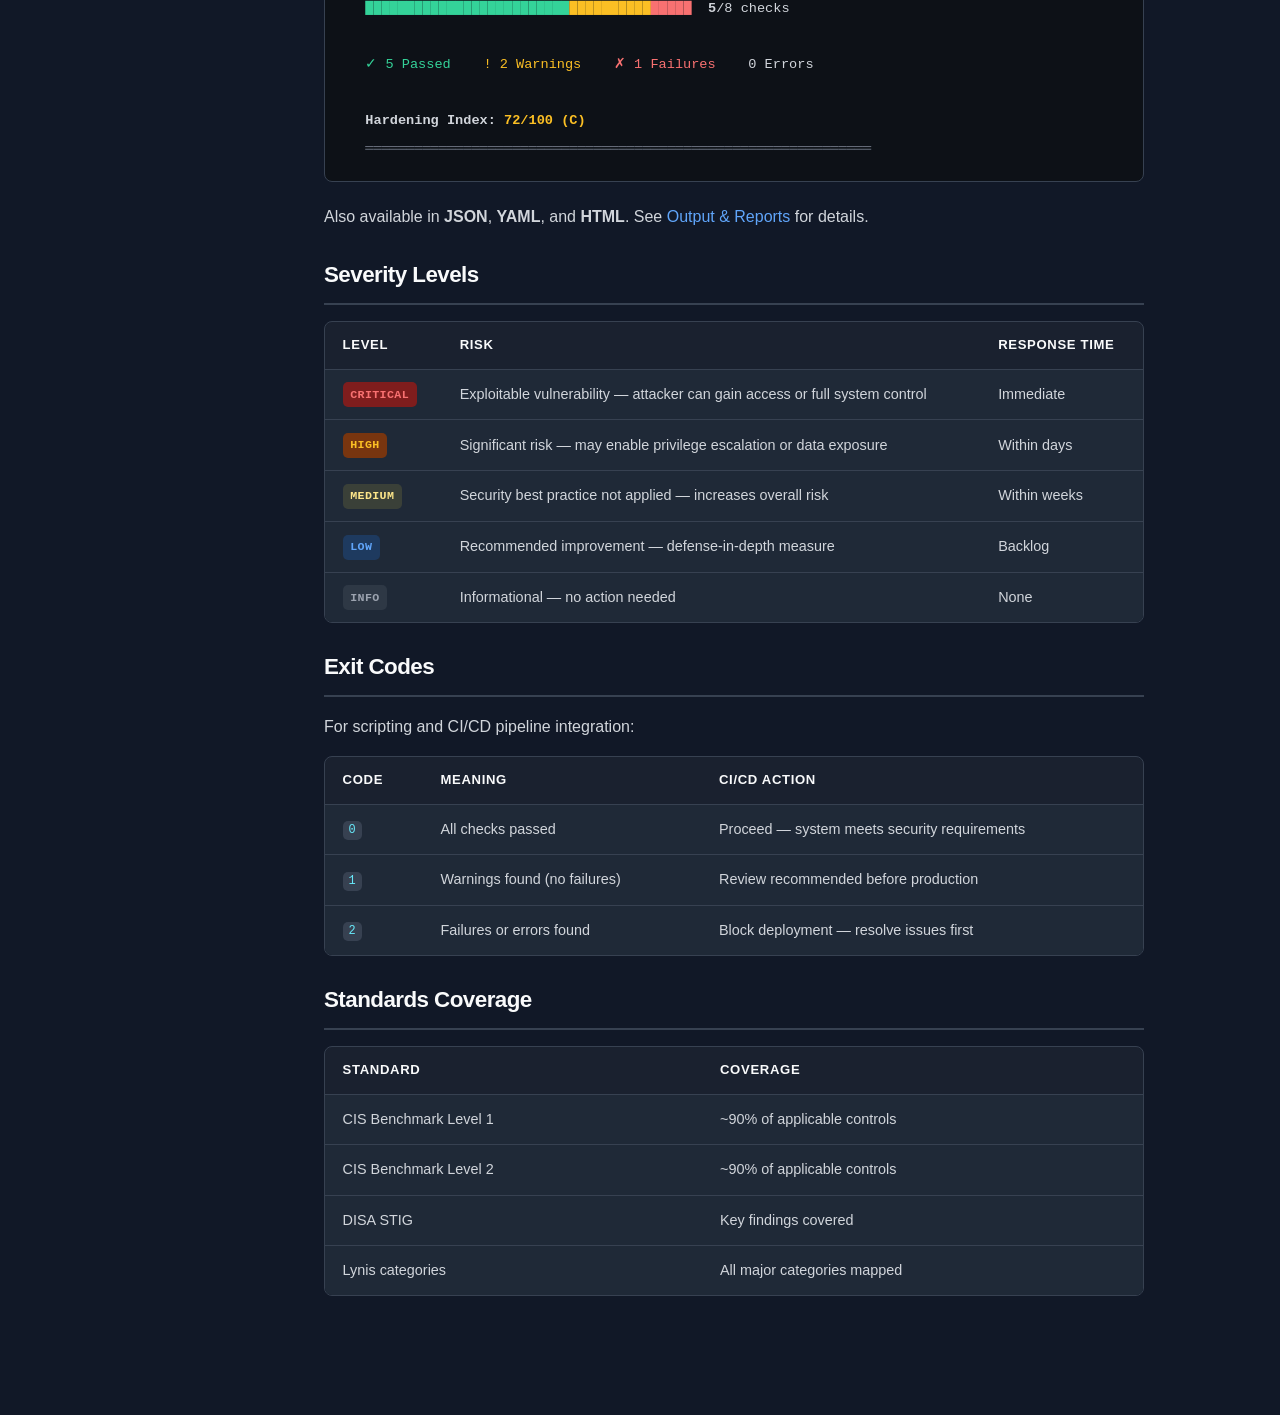
==== commit 90214402: "docs: add comparison table to docs landing page Add "Why infraudit?" section with feature-by-feature" ====
--- a/docs/index.html
+++ b/docs/index.html
@@ -39,6 +39,95 @@
             </p>
         </section>
 
+        <!-- ── Why infraudit ── -->
+        <section>
+            <h2>Why infraudit?</h2>
+            <p>How infraudit compares to other Linux security auditing tools:</p>
+            <table>
+                <thead>
+                    <tr>
+                        <th>Feature</th>
+                        <th>infraudit</th>
+                        <th>Lynis</th>
+                        <th>CIS-CAT Pro</th>
+                        <th>OpenSCAP</th>
+                    </tr>
+                </thead>
+                <tbody>
+                    <tr>
+                        <td><strong>License</strong></td>
+                        <td>BSL-1.1 (free internal use)</td>
+                        <td>GPL-3.0</td>
+                        <td>Commercial</td>
+                        <td>LGPL</td>
+                    </tr>
+                    <tr>
+                        <td><strong>Security Checks</strong></td>
+                        <td>287</td>
+                        <td>~400</td>
+                        <td>Varies by benchmark</td>
+                        <td>Varies by profile</td>
+                    </tr>
+                    <tr>
+                        <td><strong>CIS Mapping</strong></td>
+                        <td>~90% Level 1 &amp; 2</td>
+                        <td>Partial</td>
+                        <td>Full</td>
+                        <td>Full</td>
+                    </tr>
+                    <tr>
+                        <td><strong>Dependencies</strong></td>
+                        <td>Zero (single static binary)</td>
+                        <td>Bash + system tools</td>
+                        <td>Java runtime</td>
+                        <td>Multiple libraries</td>
+                    </tr>
+                    <tr>
+                        <td><strong>Remote SSH Scan</strong></td>
+                        <td>Built-in (zero-install)</td>
+                        <td>No</td>
+                        <td>No</td>
+                        <td>No</td>
+                    </tr>
+                    <tr>
+                        <td><strong>CI/CD GitHub Action</strong></td>
+                        <td>Official</td>
+                        <td>No</td>
+                        <td>No</td>
+                        <td>No</td>
+                    </tr>
+                    <tr>
+                        <td><strong>Plugin System</strong></td>
+                        <td>YAML</td>
+                        <td>Shell</td>
+                        <td>XML</td>
+                        <td>XCCDF</td>
+                    </tr>
+                    <tr>
+                        <td><strong>Baseline Tracking</strong></td>
+                        <td>Built-in</td>
+                        <td>No</td>
+                        <td>Yes</td>
+                        <td>No</td>
+                    </tr>
+                    <tr>
+                        <td><strong>Hardening Score</strong></td>
+                        <td>0-100 with A-F grades</td>
+                        <td>Hardening index</td>
+                        <td>Pass/fail percentage</td>
+                        <td>Pass/fail percentage</td>
+                    </tr>
+                    <tr>
+                        <td><strong>Price</strong></td>
+                        <td>Free (internal use)</td>
+                        <td>Free / Enterprise paid</td>
+                        <td>$$$ per host</td>
+                        <td>Free</td>
+                    </tr>
+                </tbody>
+            </table>
+        </section>
+
         <!-- ── Quick Start ── -->
         <section class="quickstart">
             <h2>Quick Start</h2>
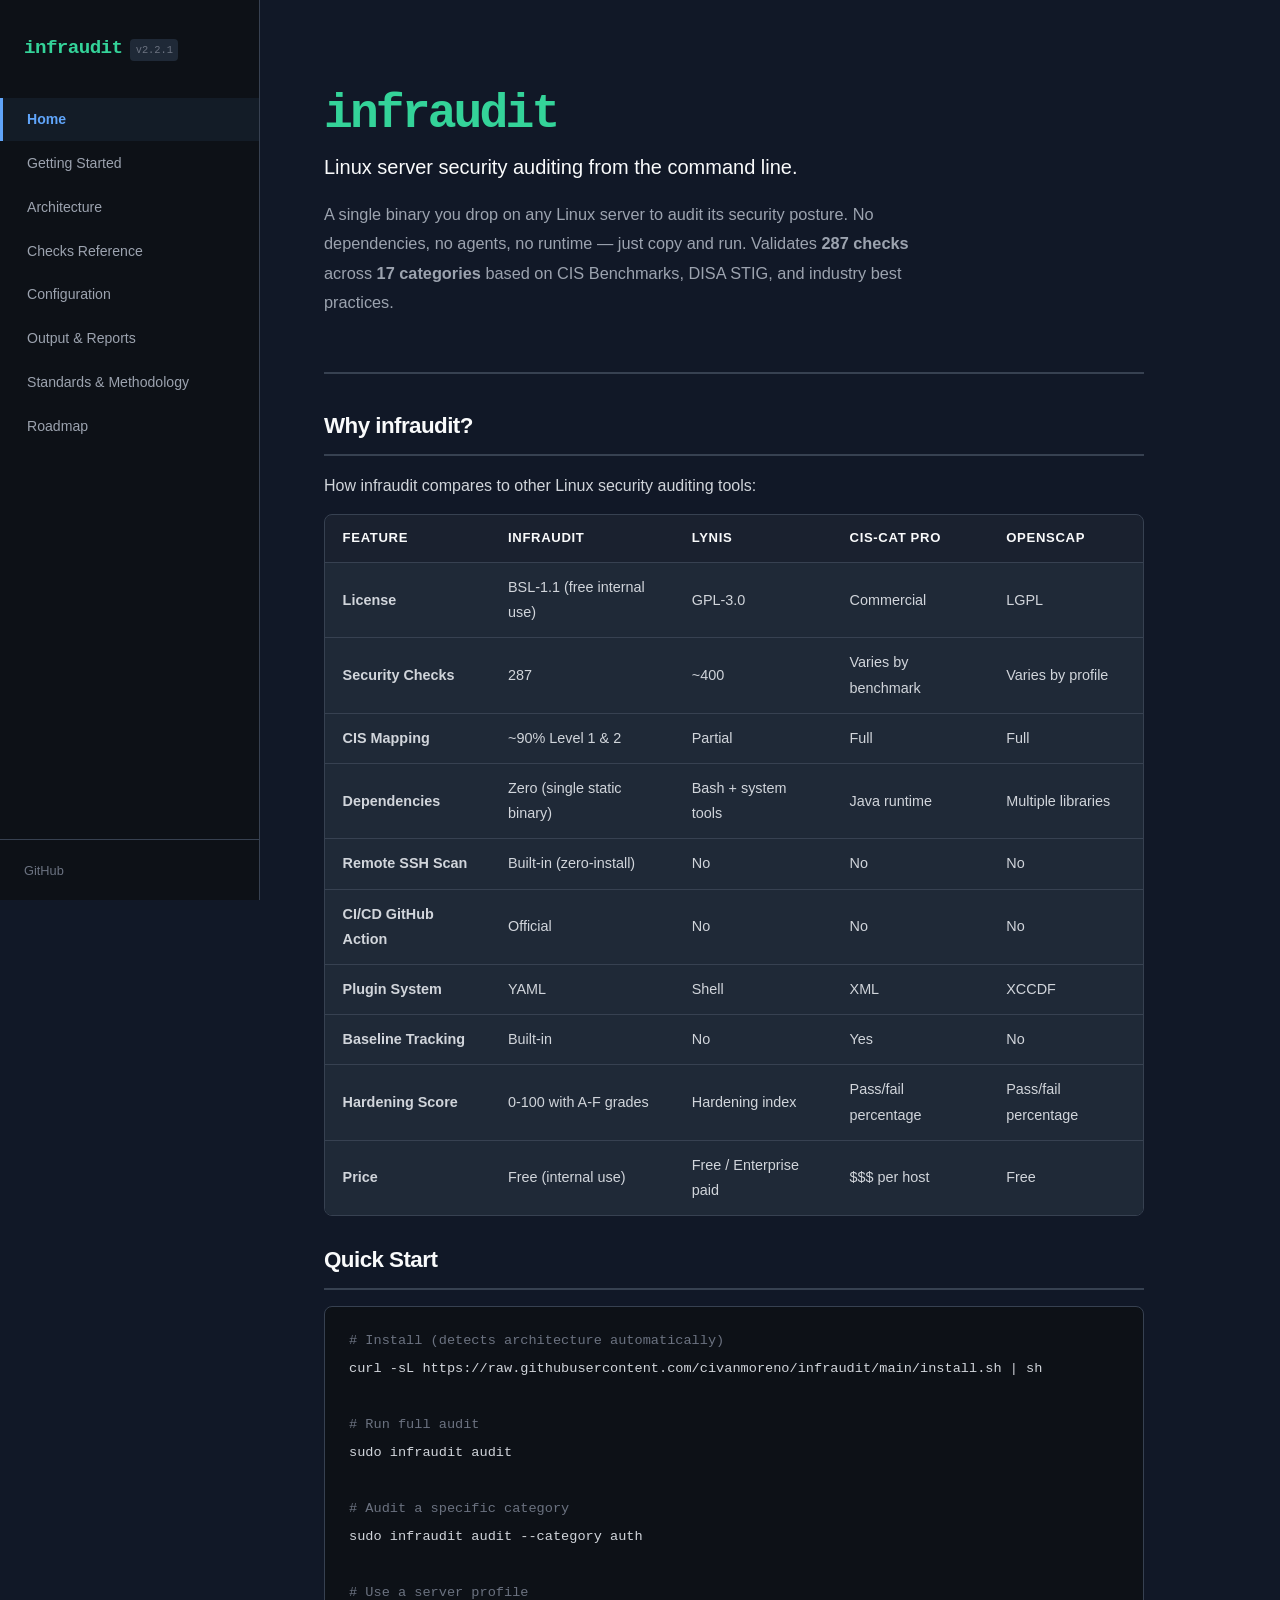
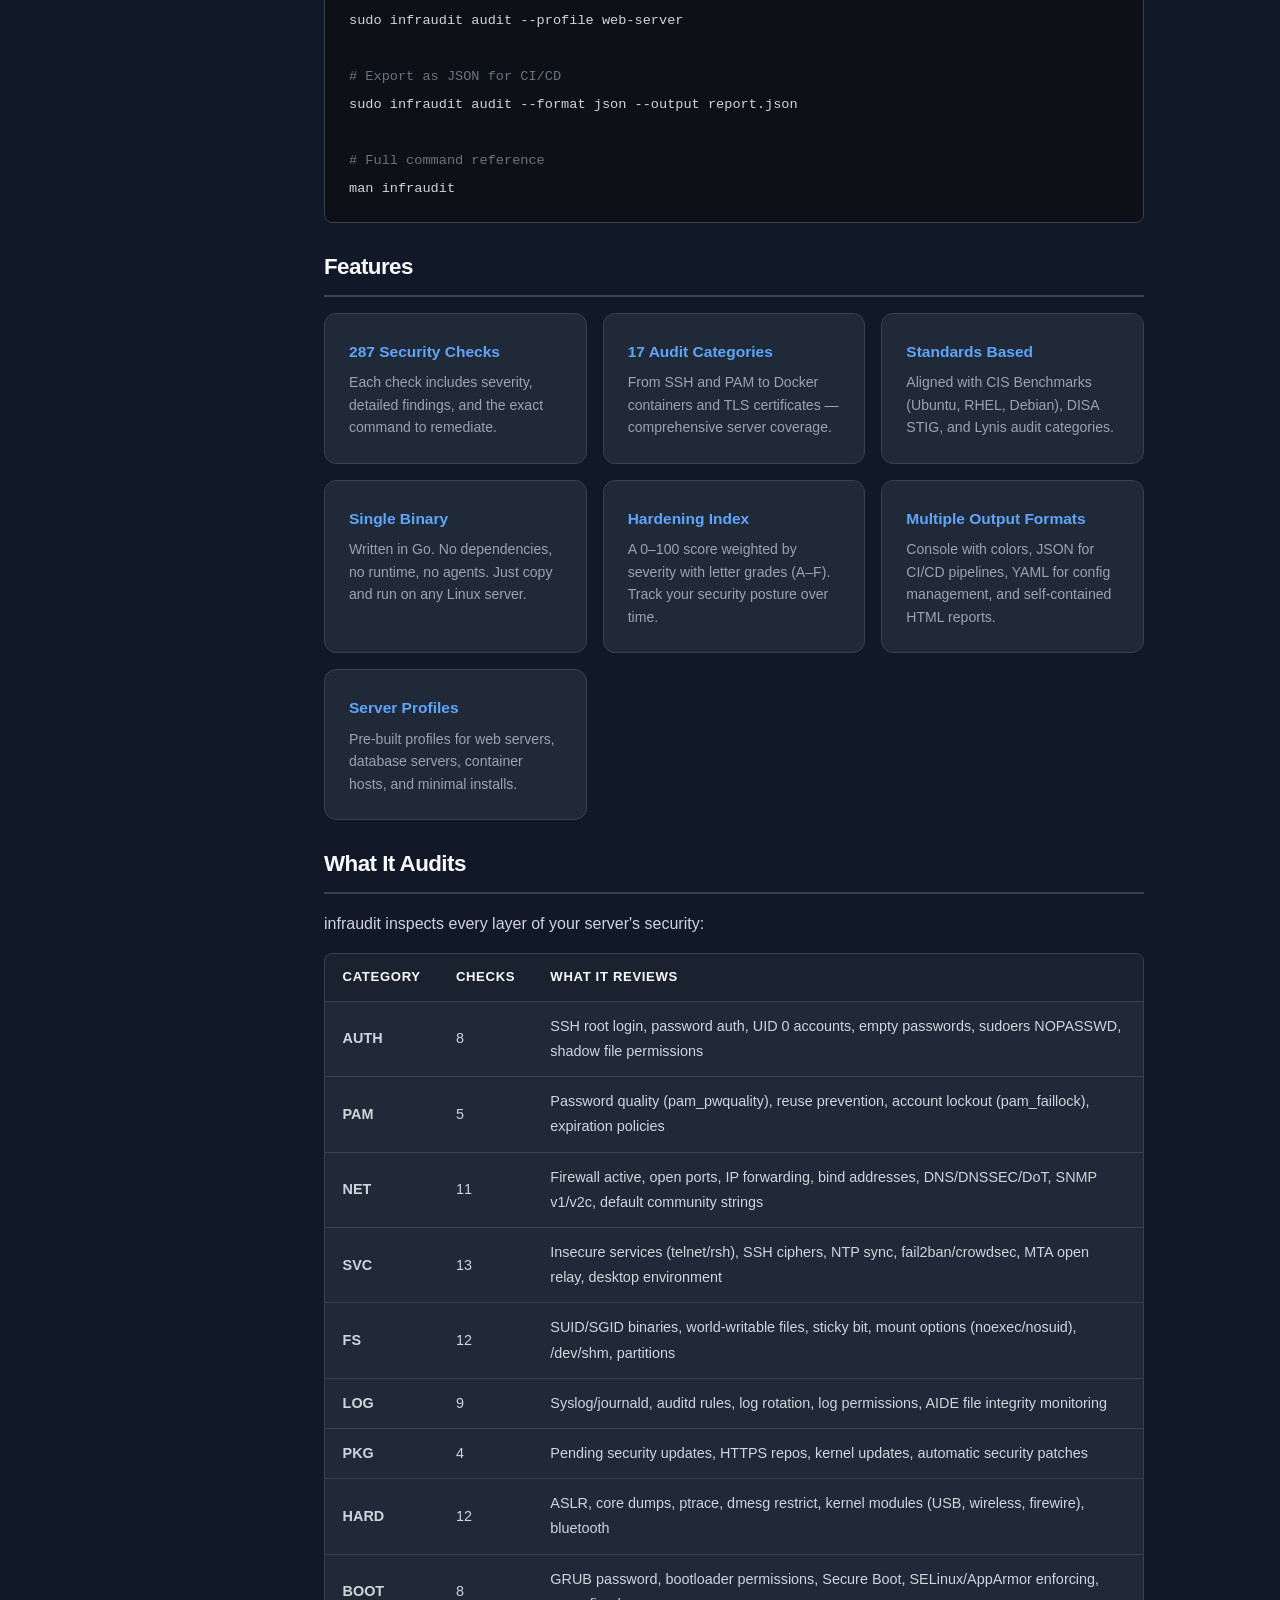
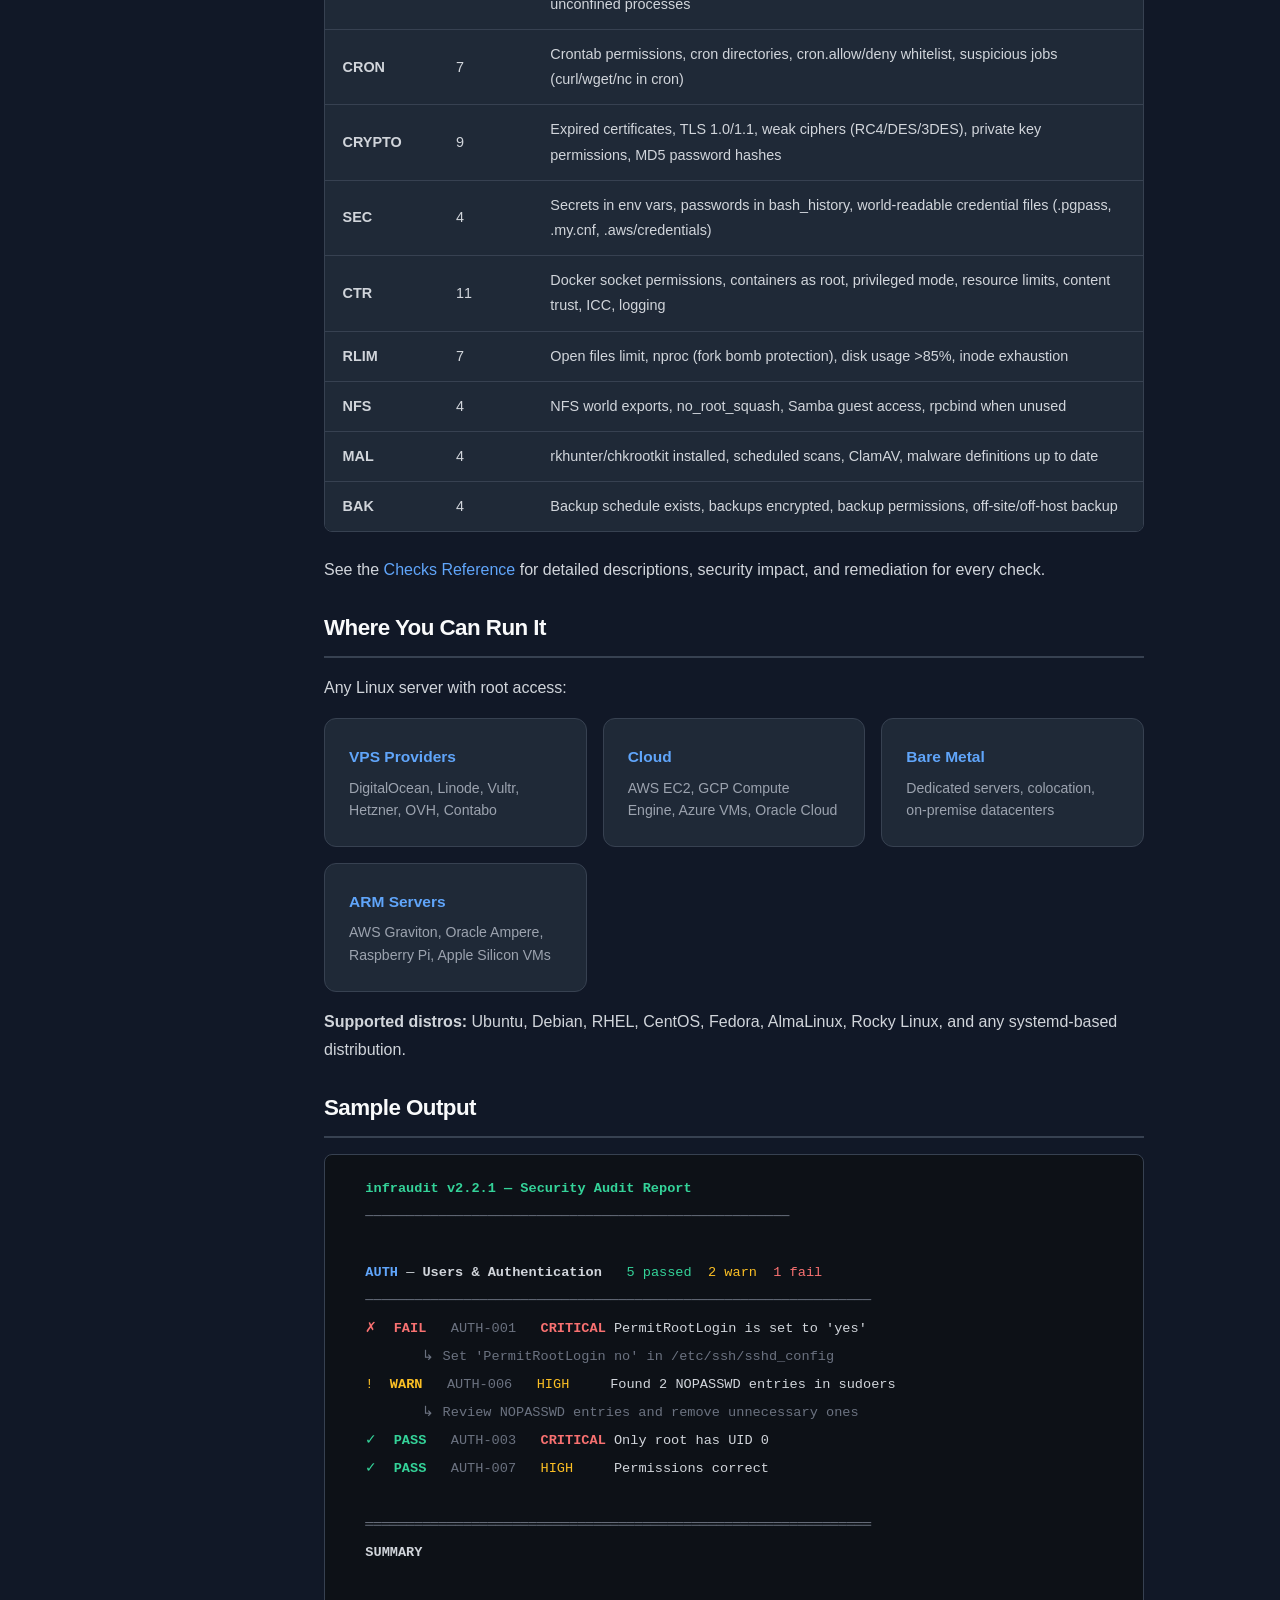
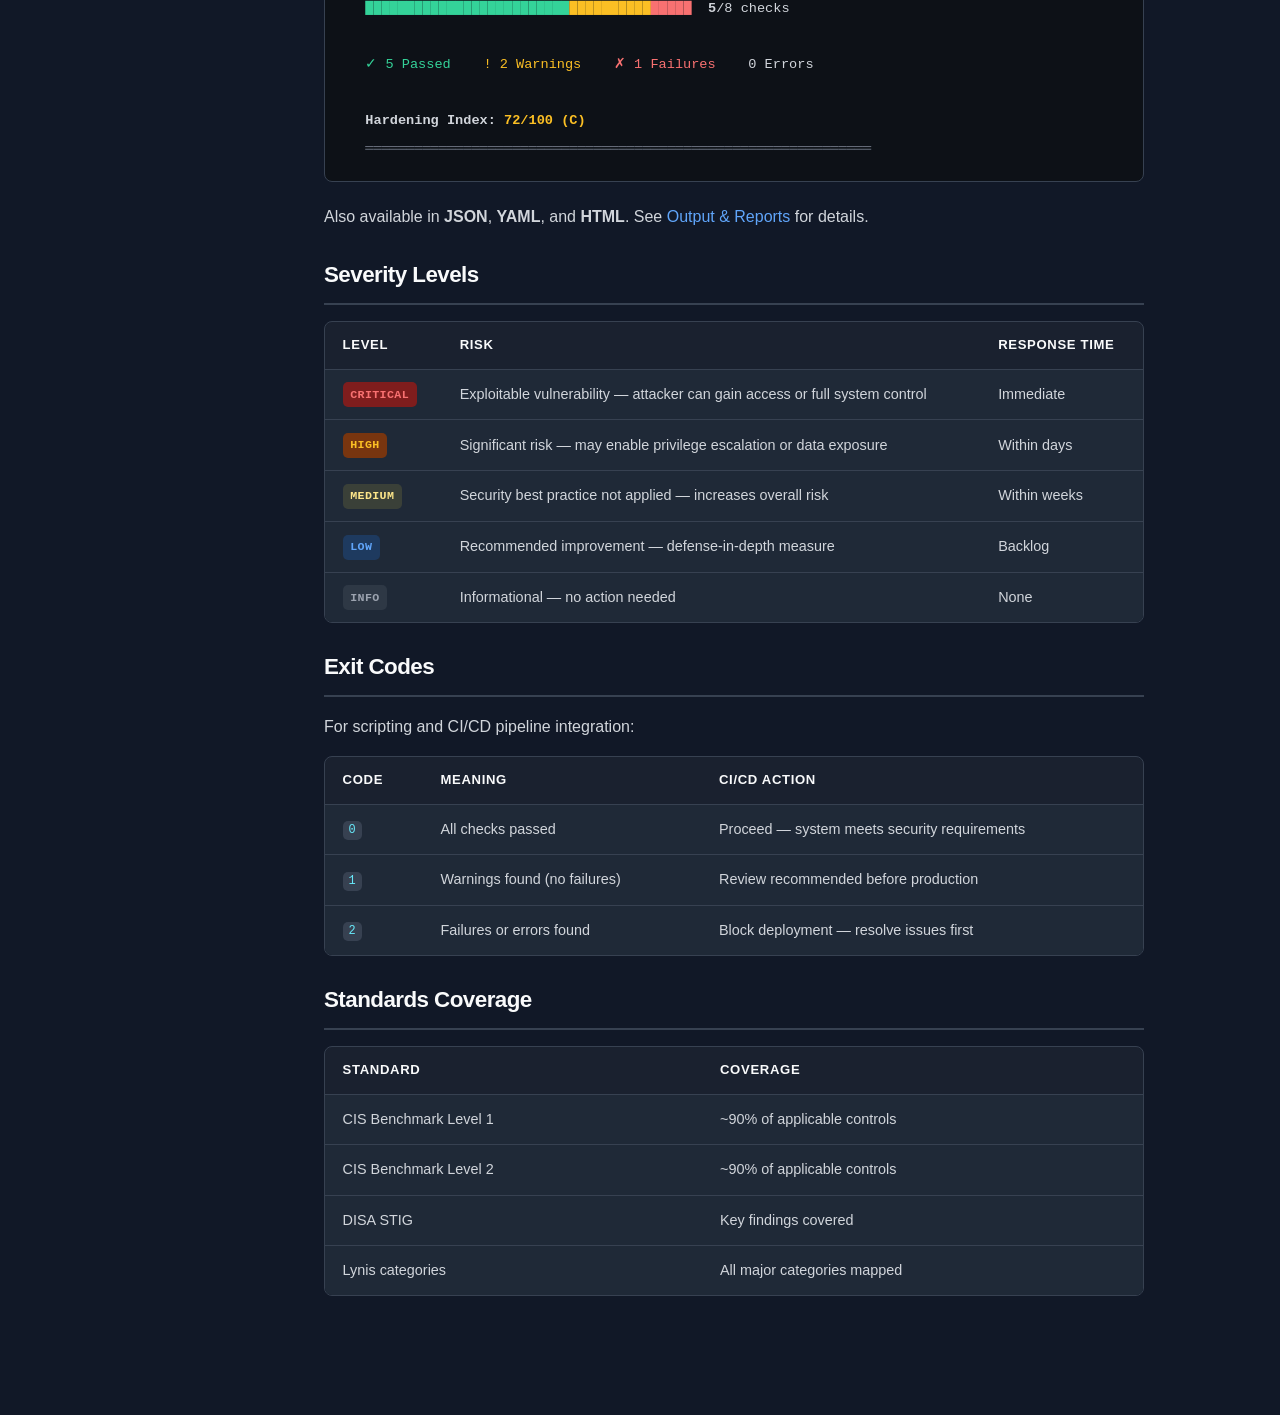
==== commit 4517f4b4: "release: v2.2.1" ====
--- a/docs/index.html
+++ b/docs/index.html
@@ -10,7 +10,7 @@
     <nav class="sidebar">
         <div class="sidebar-header">
             <h1>infraudit</h1>
-            <span class="version">v2.2.0</span>
+            <span class="version">v2.2.1</span>
         </div>
         <ul class="nav-links">
             <li><a href="index.html" class="active">Home</a></li>
@@ -316,7 +316,7 @@
         <!-- ── Output ── -->
         <section>
             <h2>Sample Output</h2>
-            <pre><code>  <span style="color:#34d399;font-weight:bold">infraudit v2.2.0 — Security Audit Report</span>
+            <pre><code>  <span style="color:#34d399;font-weight:bold">infraudit v2.2.1 — Security Audit Report</span>
   <span style="color:#6b7280">────────────────────────────────────────────────────</span>
 
   <span style="color:#60a5fa;font-weight:bold">AUTH</span> — <span style="font-weight:bold">Users &amp; Authentication</span>   <span style="color:#34d399">5 passed</span>  <span style="color:#fbbf24">2 warn</span>  <span style="color:#f87171">1 fail</span>
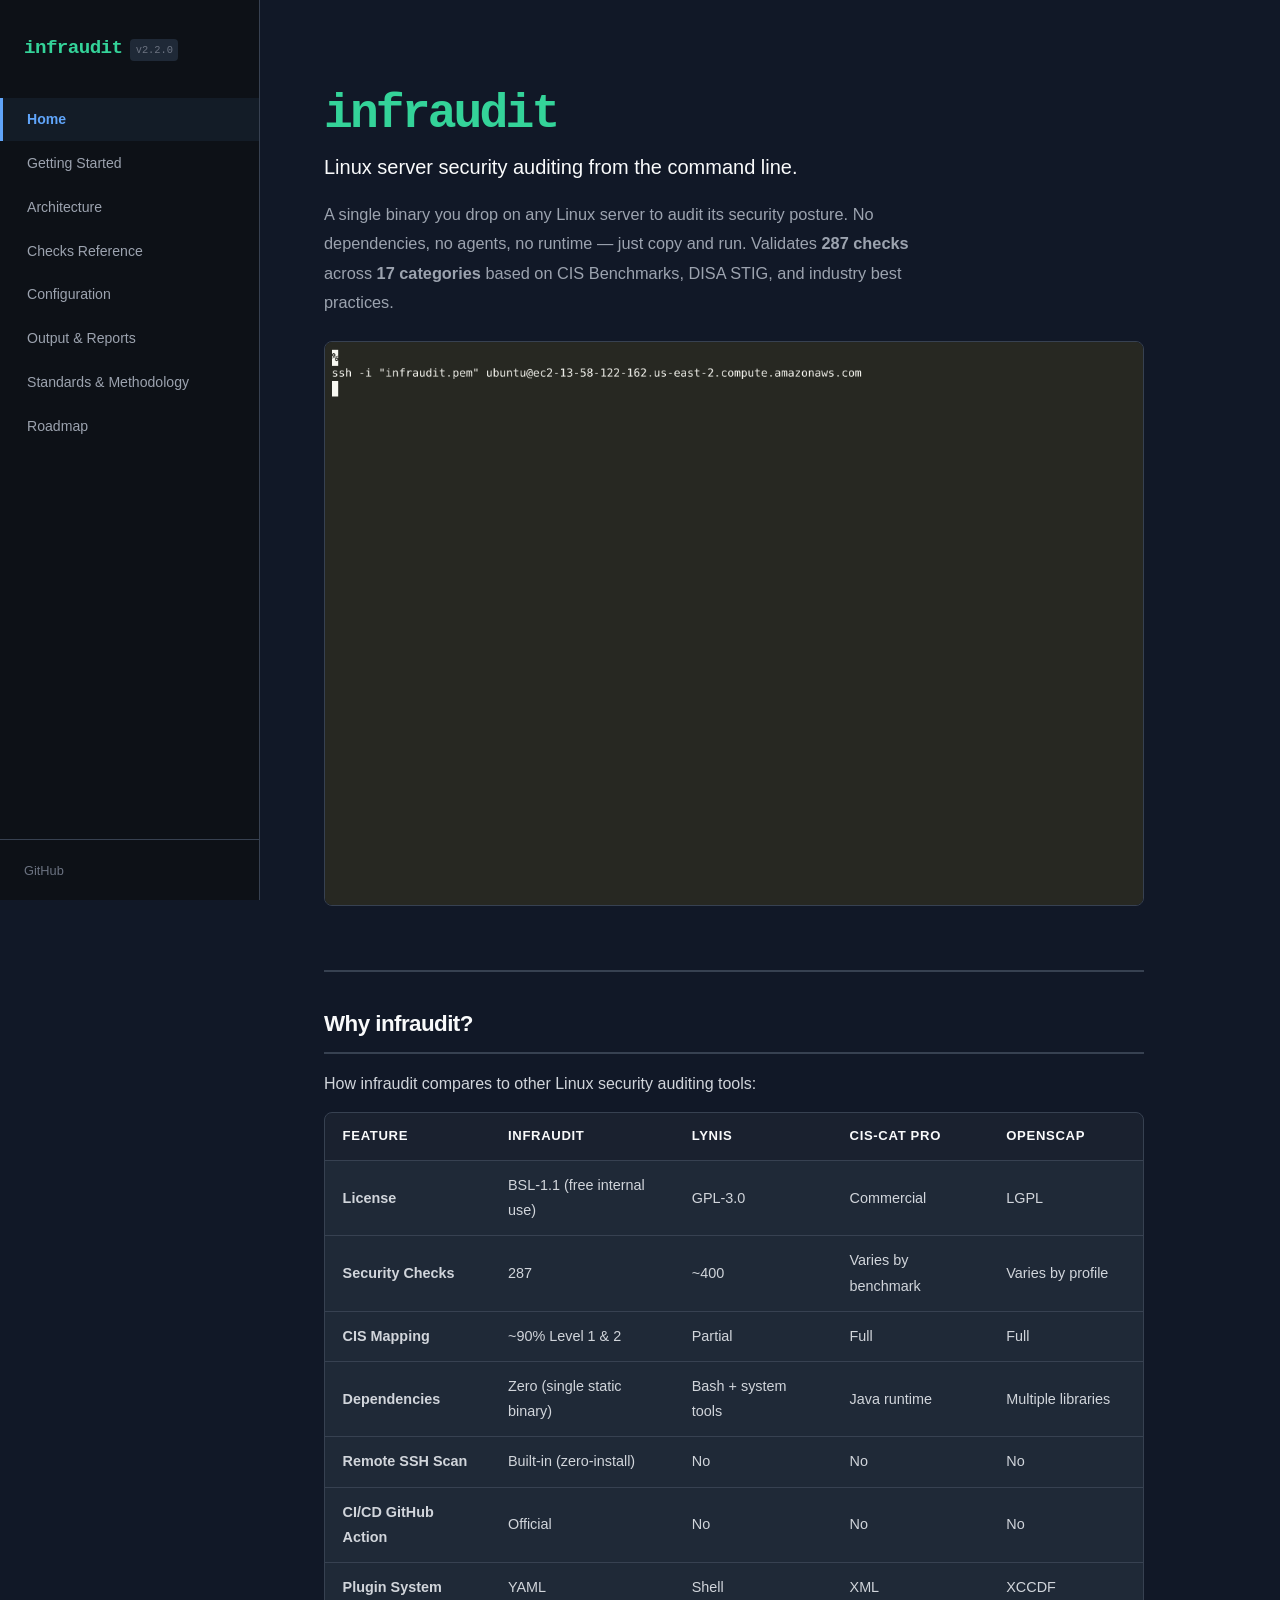
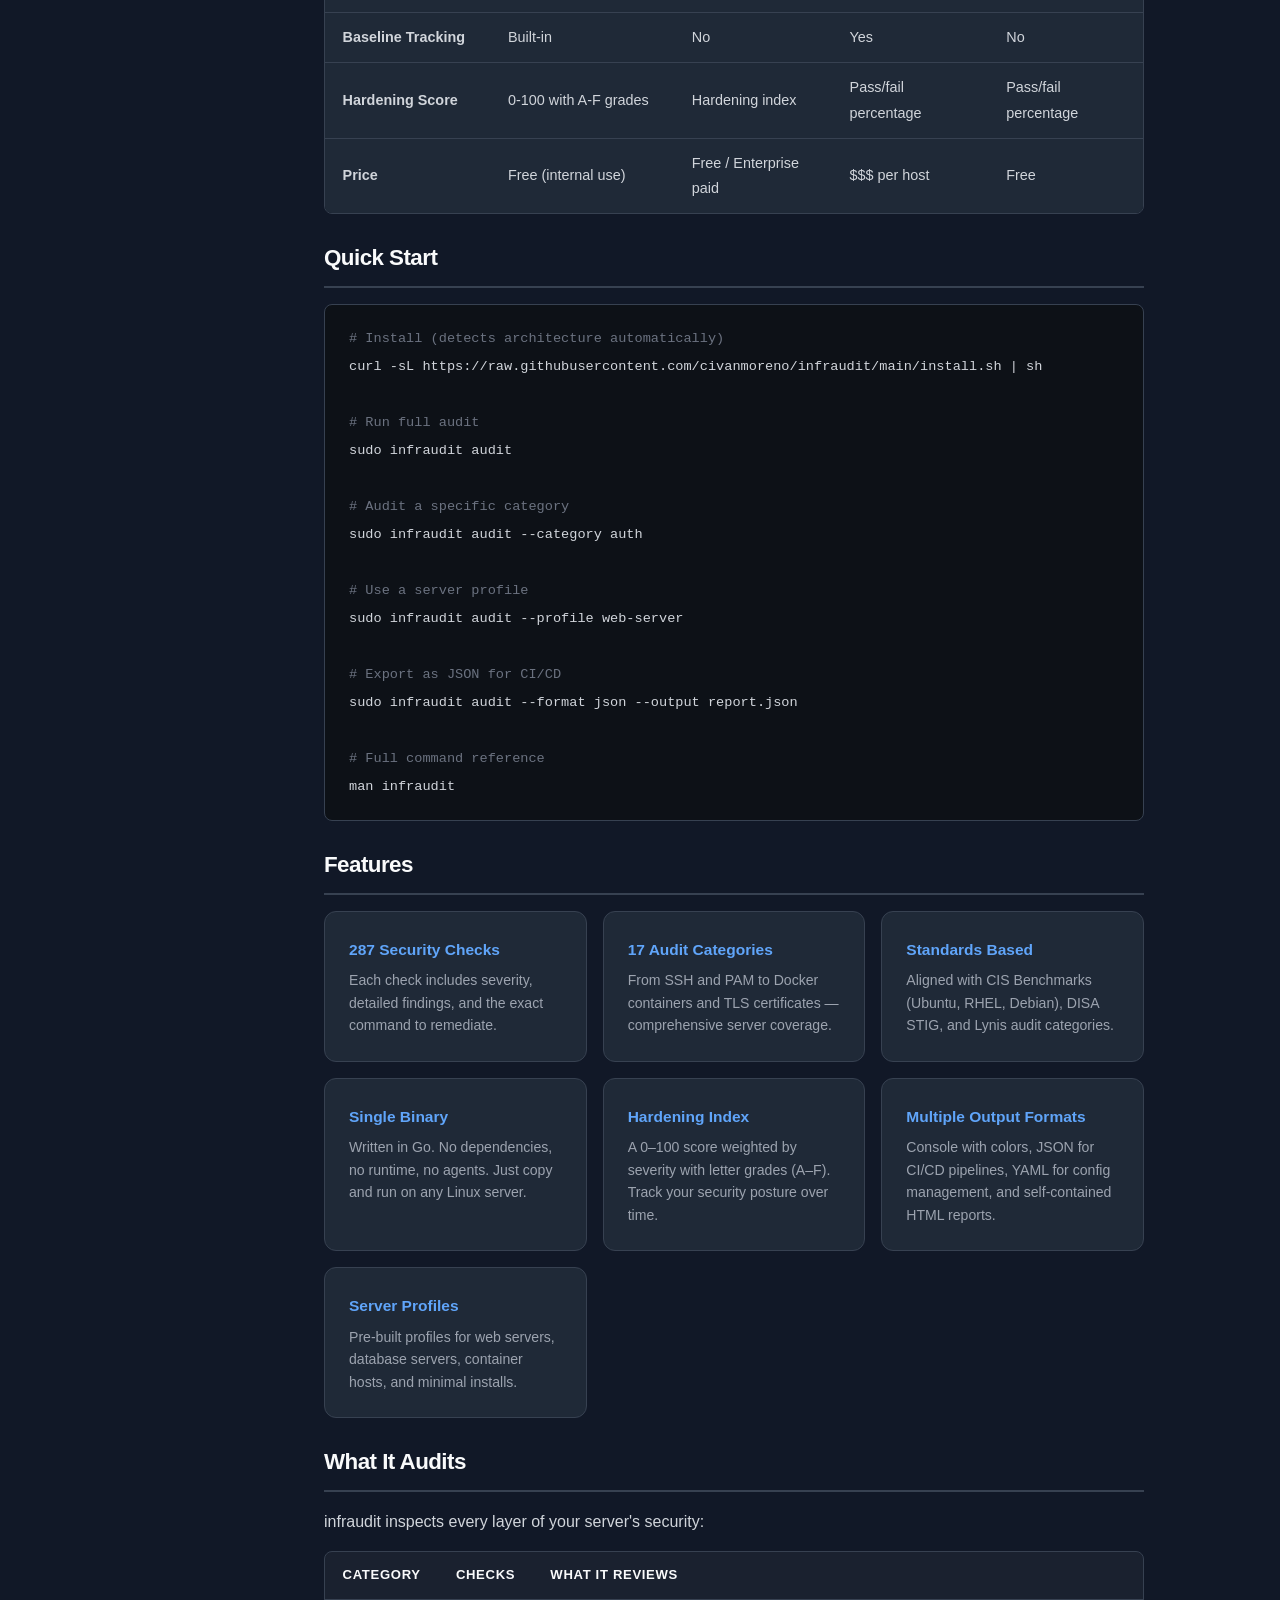
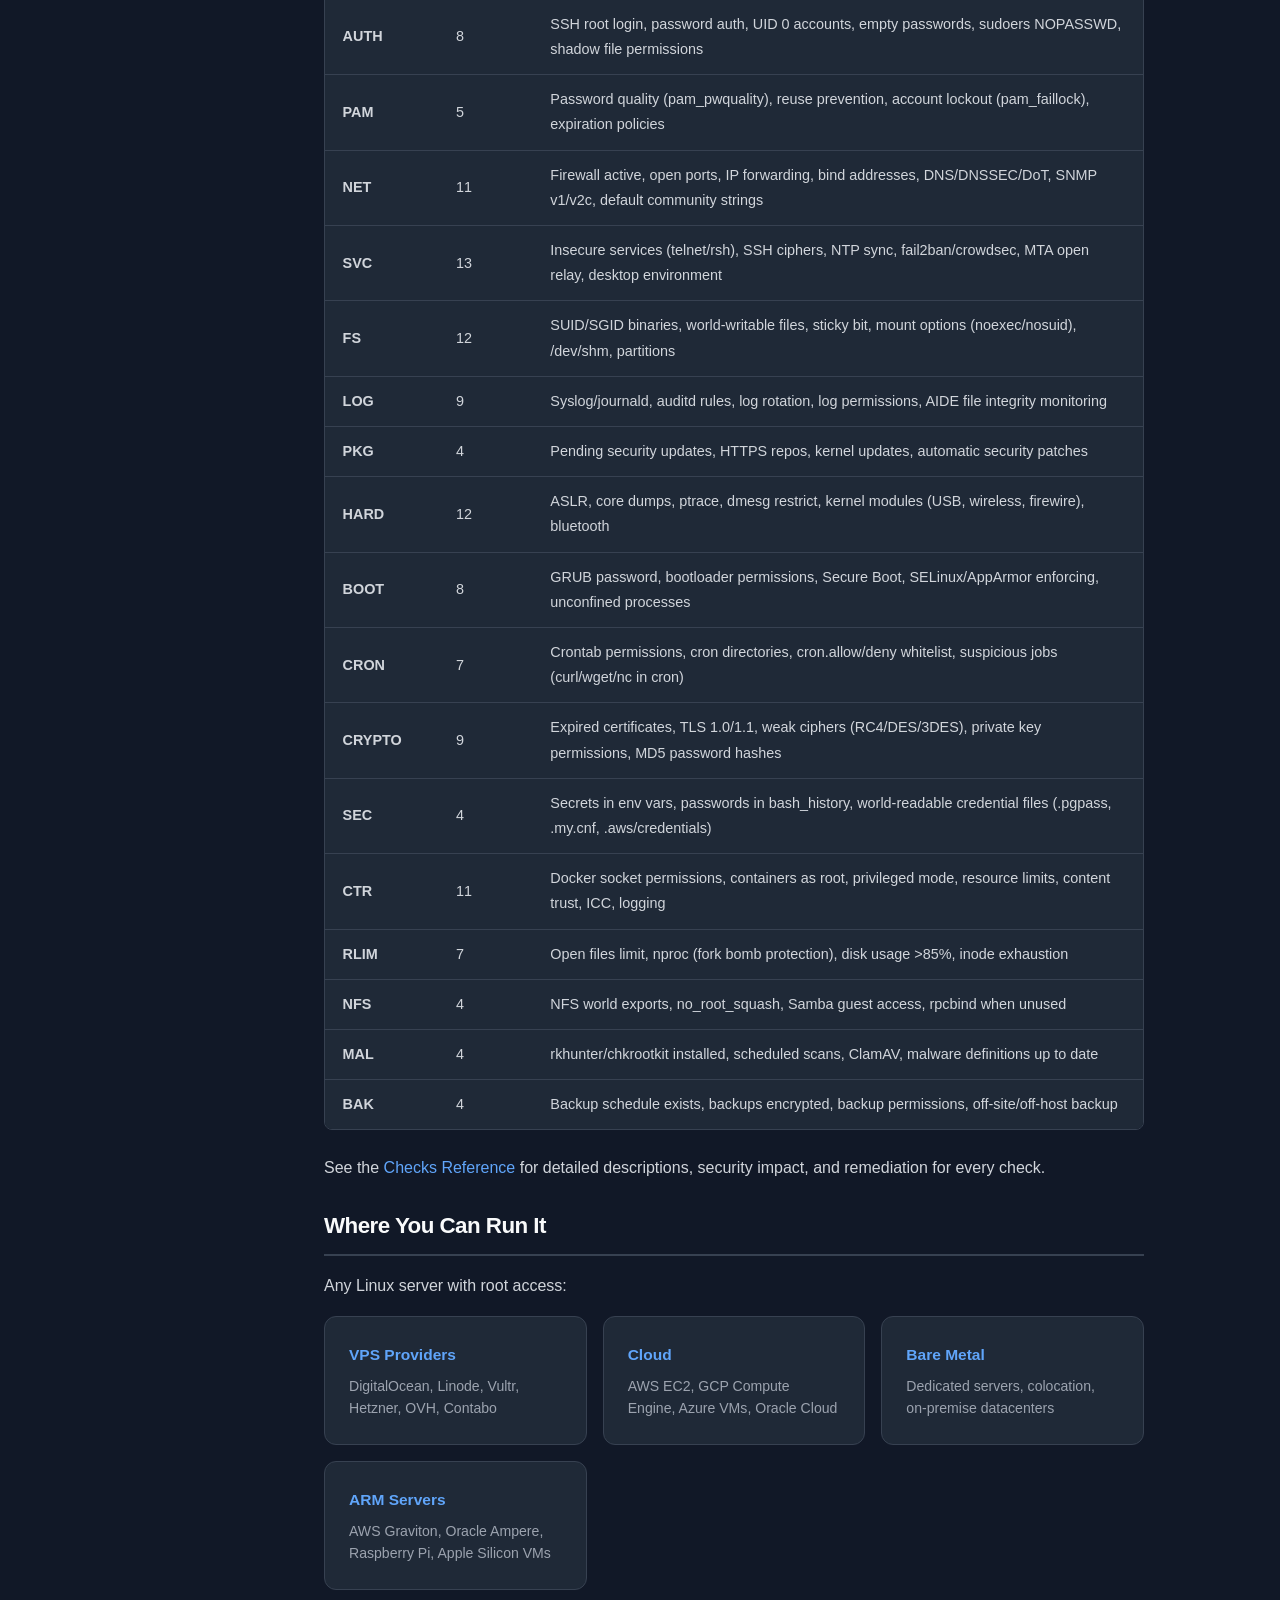
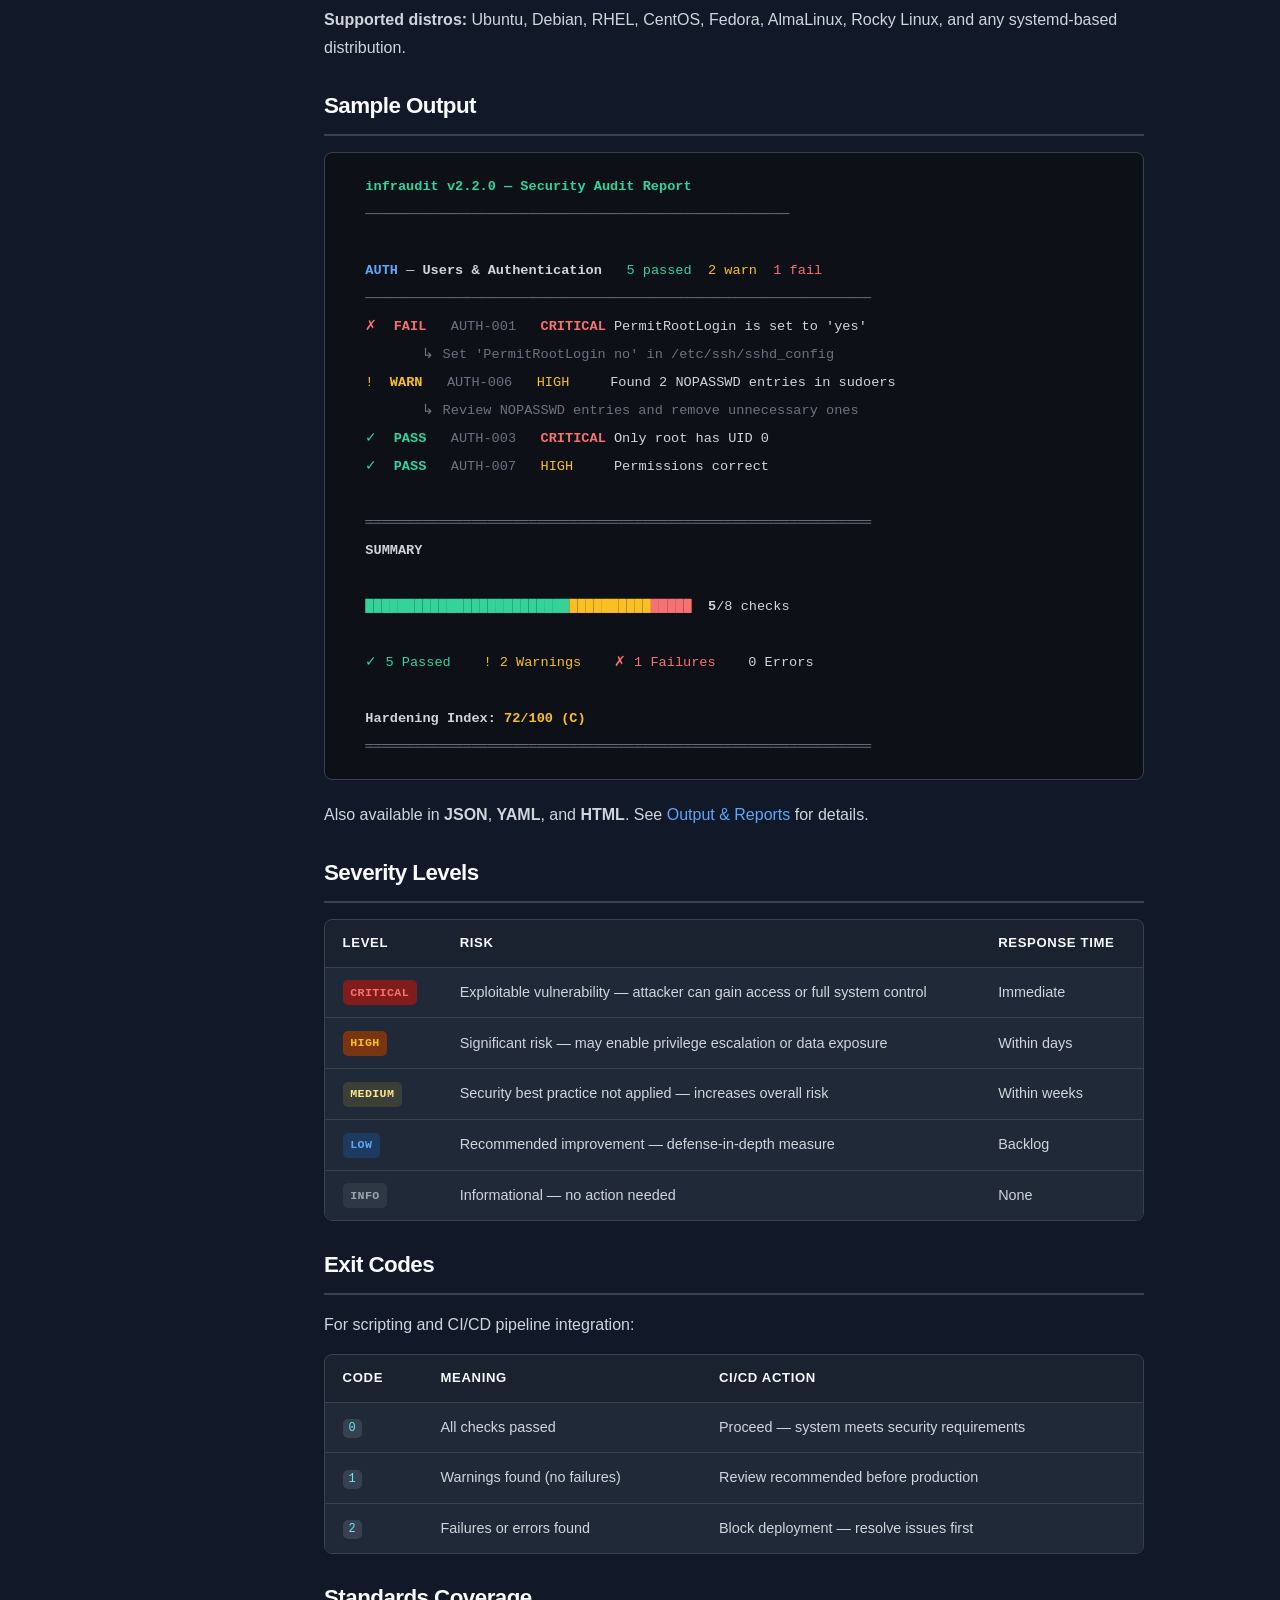
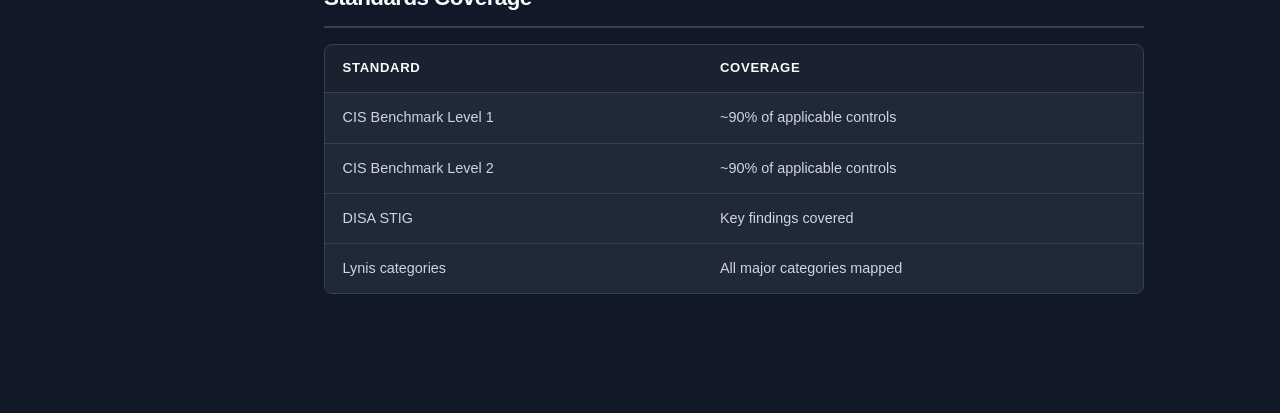
==== commit 215c608a: "docs: add terminal demo GIF to README and landing page Recorded with asciinema, converted to GIF wit" ====
--- a/docs/index.html
+++ b/docs/index.html
@@ -10,7 +10,7 @@
     <nav class="sidebar">
         <div class="sidebar-header">
             <h1>infraudit</h1>
-            <span class="version">v2.2.1</span>
+            <span class="version">v2.2.0</span>
         </div>
         <ul class="nav-links">
             <li><a href="index.html" class="active">Home</a></li>
@@ -37,6 +37,9 @@
                 <strong>287 checks</strong> across <strong>17 categories</strong> based on
                 CIS Benchmarks, DISA STIG, and industry best practices.
             </p>
+            <p style="margin-top: 1.5rem;">
+                <img src="assets/demo.gif" alt="infraudit demo" style="max-width: 100%; border-radius: 8px; border: 1px solid var(--border);">
+            </p>
         </section>
 
         <!-- ── Why infraudit ── -->
@@ -316,7 +319,7 @@
         <!-- ── Output ── -->
         <section>
             <h2>Sample Output</h2>
-            <pre><code>  <span style="color:#34d399;font-weight:bold">infraudit v2.2.1 — Security Audit Report</span>
+            <pre><code>  <span style="color:#34d399;font-weight:bold">infraudit v2.2.0 — Security Audit Report</span>
   <span style="color:#6b7280">────────────────────────────────────────────────────</span>
 
   <span style="color:#60a5fa;font-weight:bold">AUTH</span> — <span style="font-weight:bold">Users &amp; Authentication</span>   <span style="color:#34d399">5 passed</span>  <span style="color:#fbbf24">2 warn</span>  <span style="color:#f87171">1 fail</span>
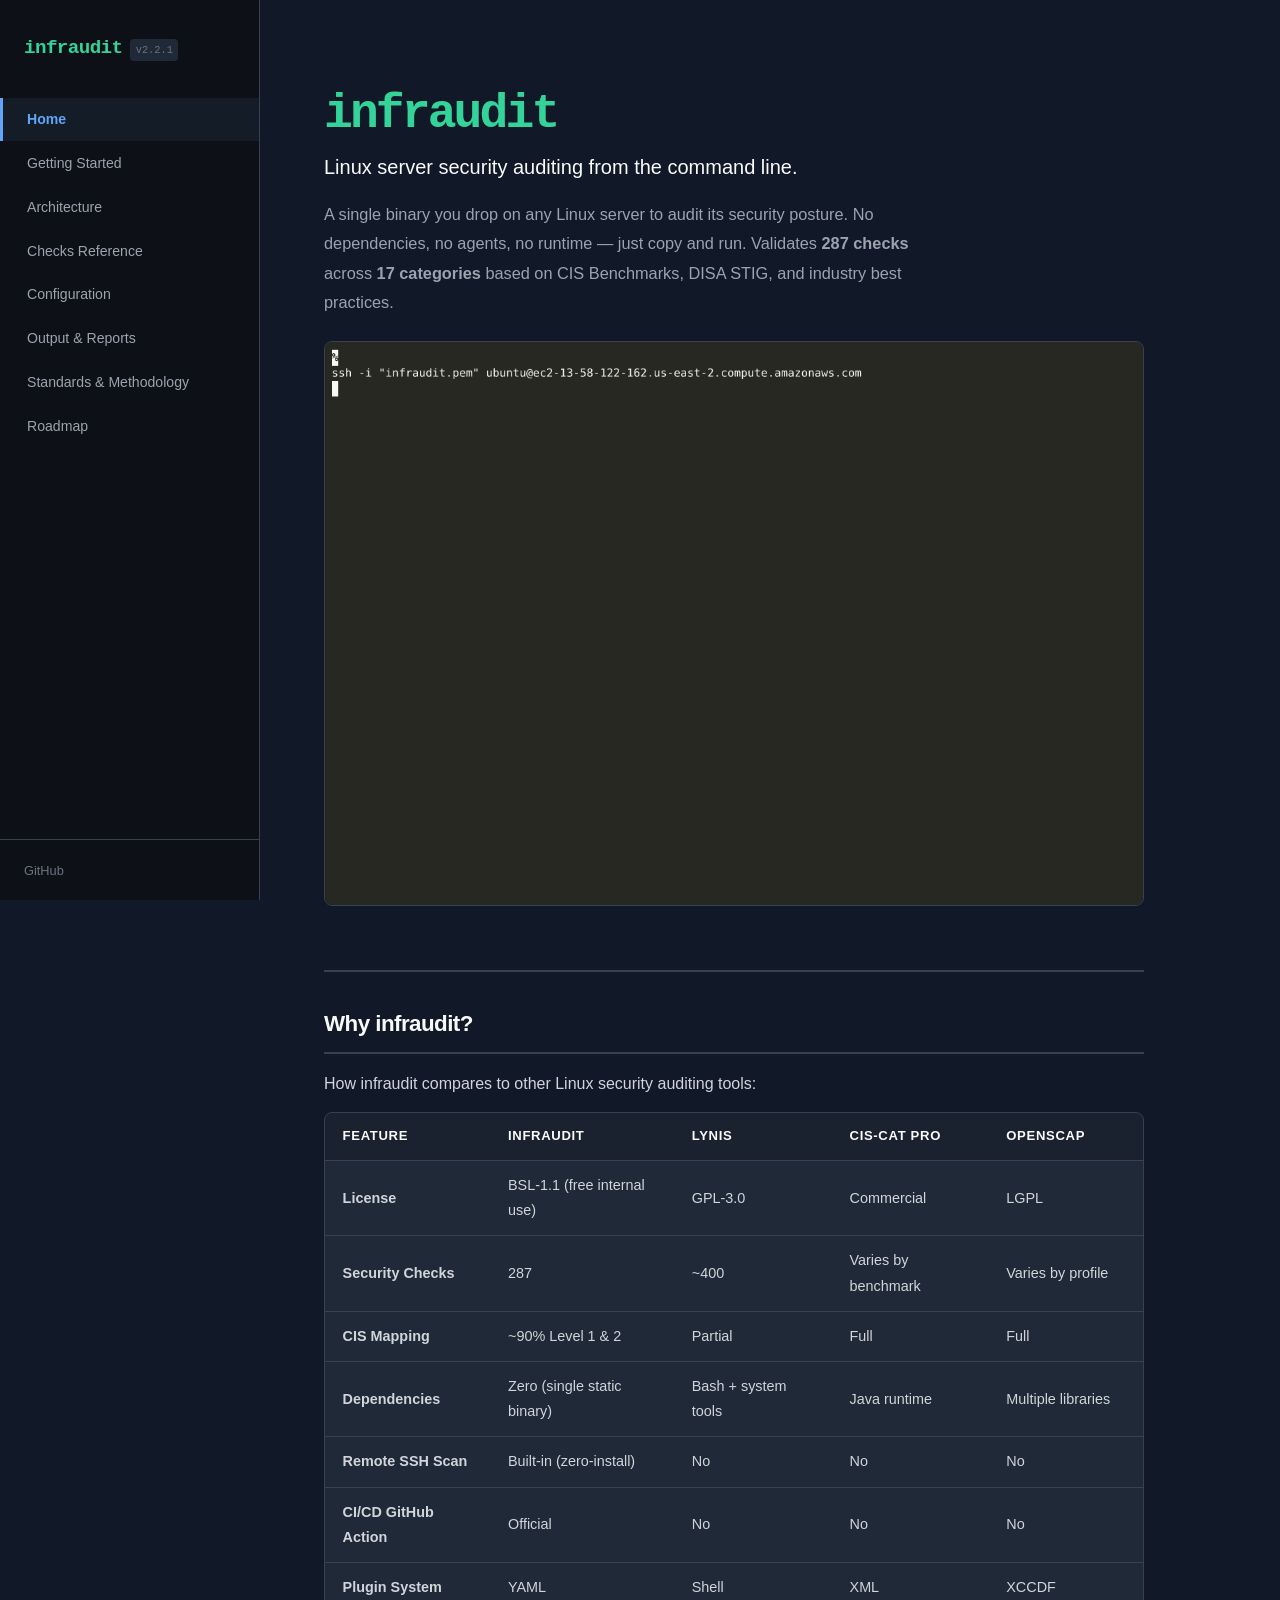
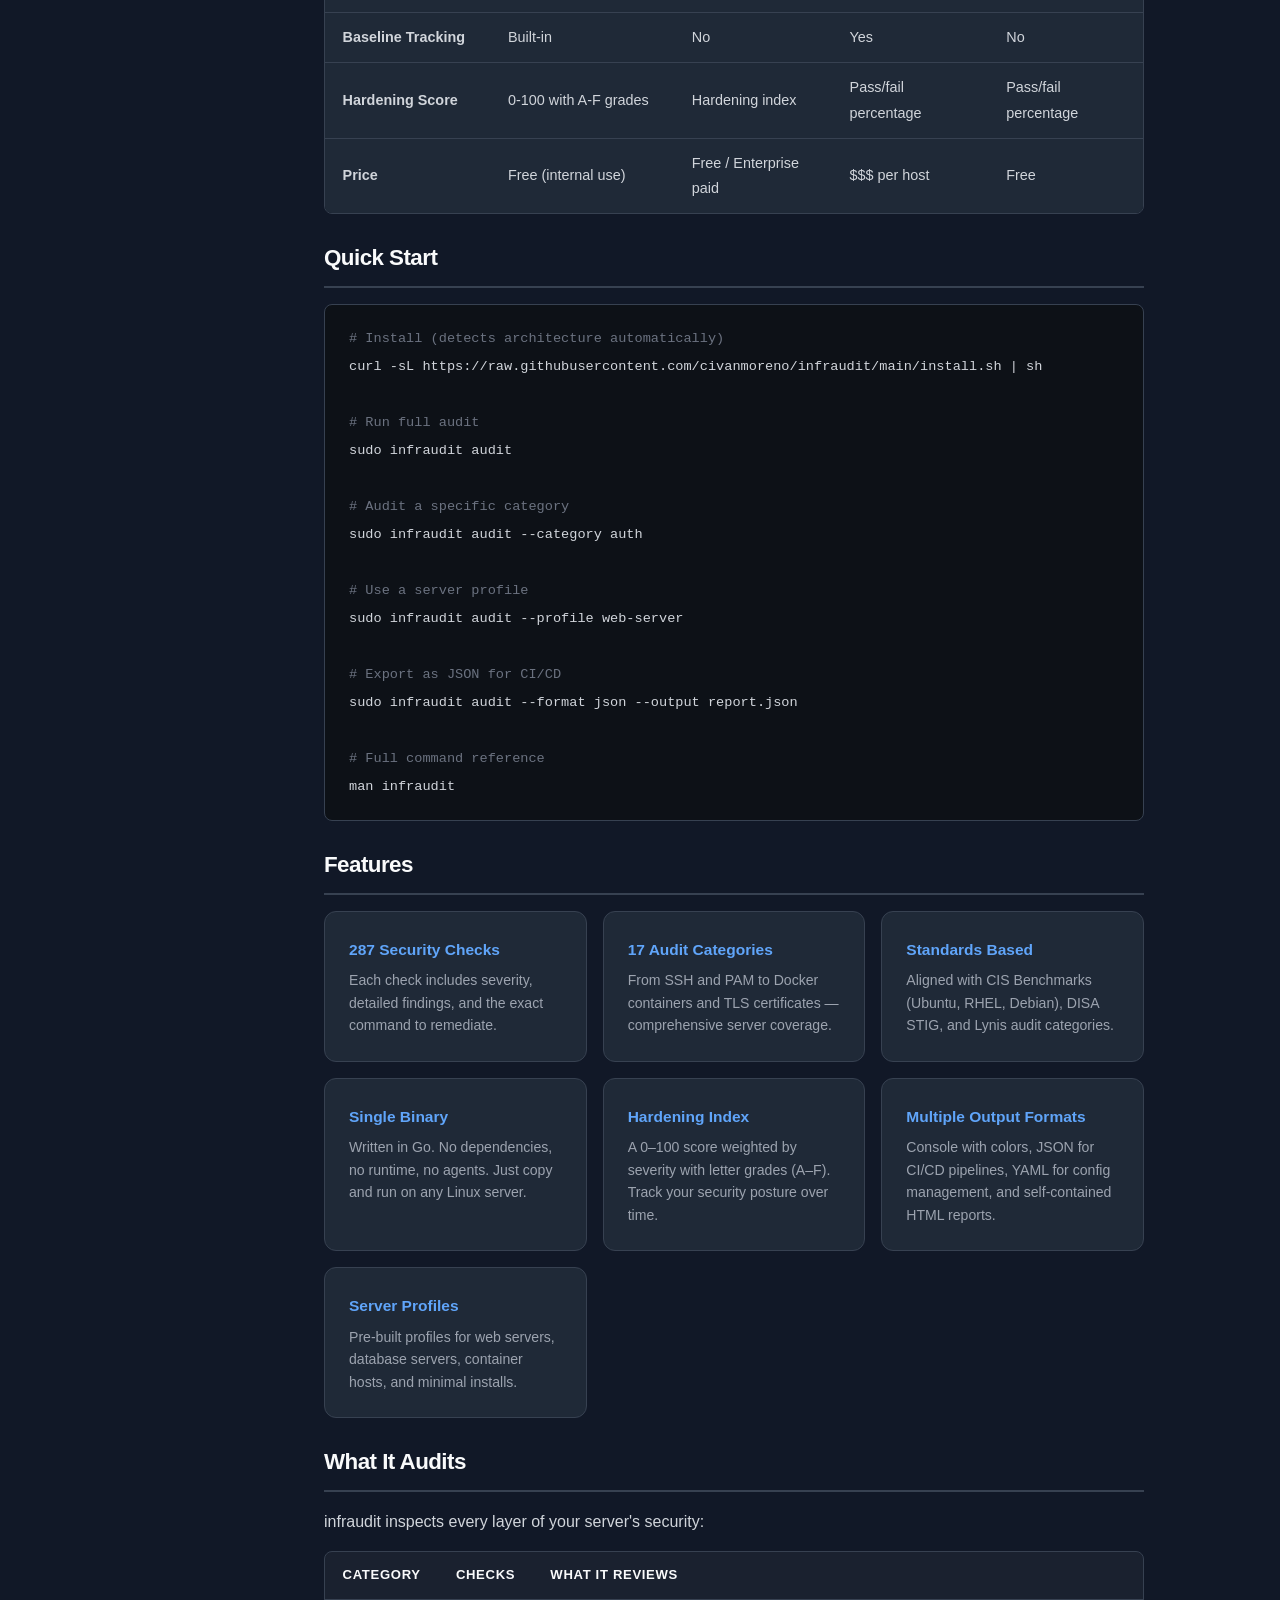
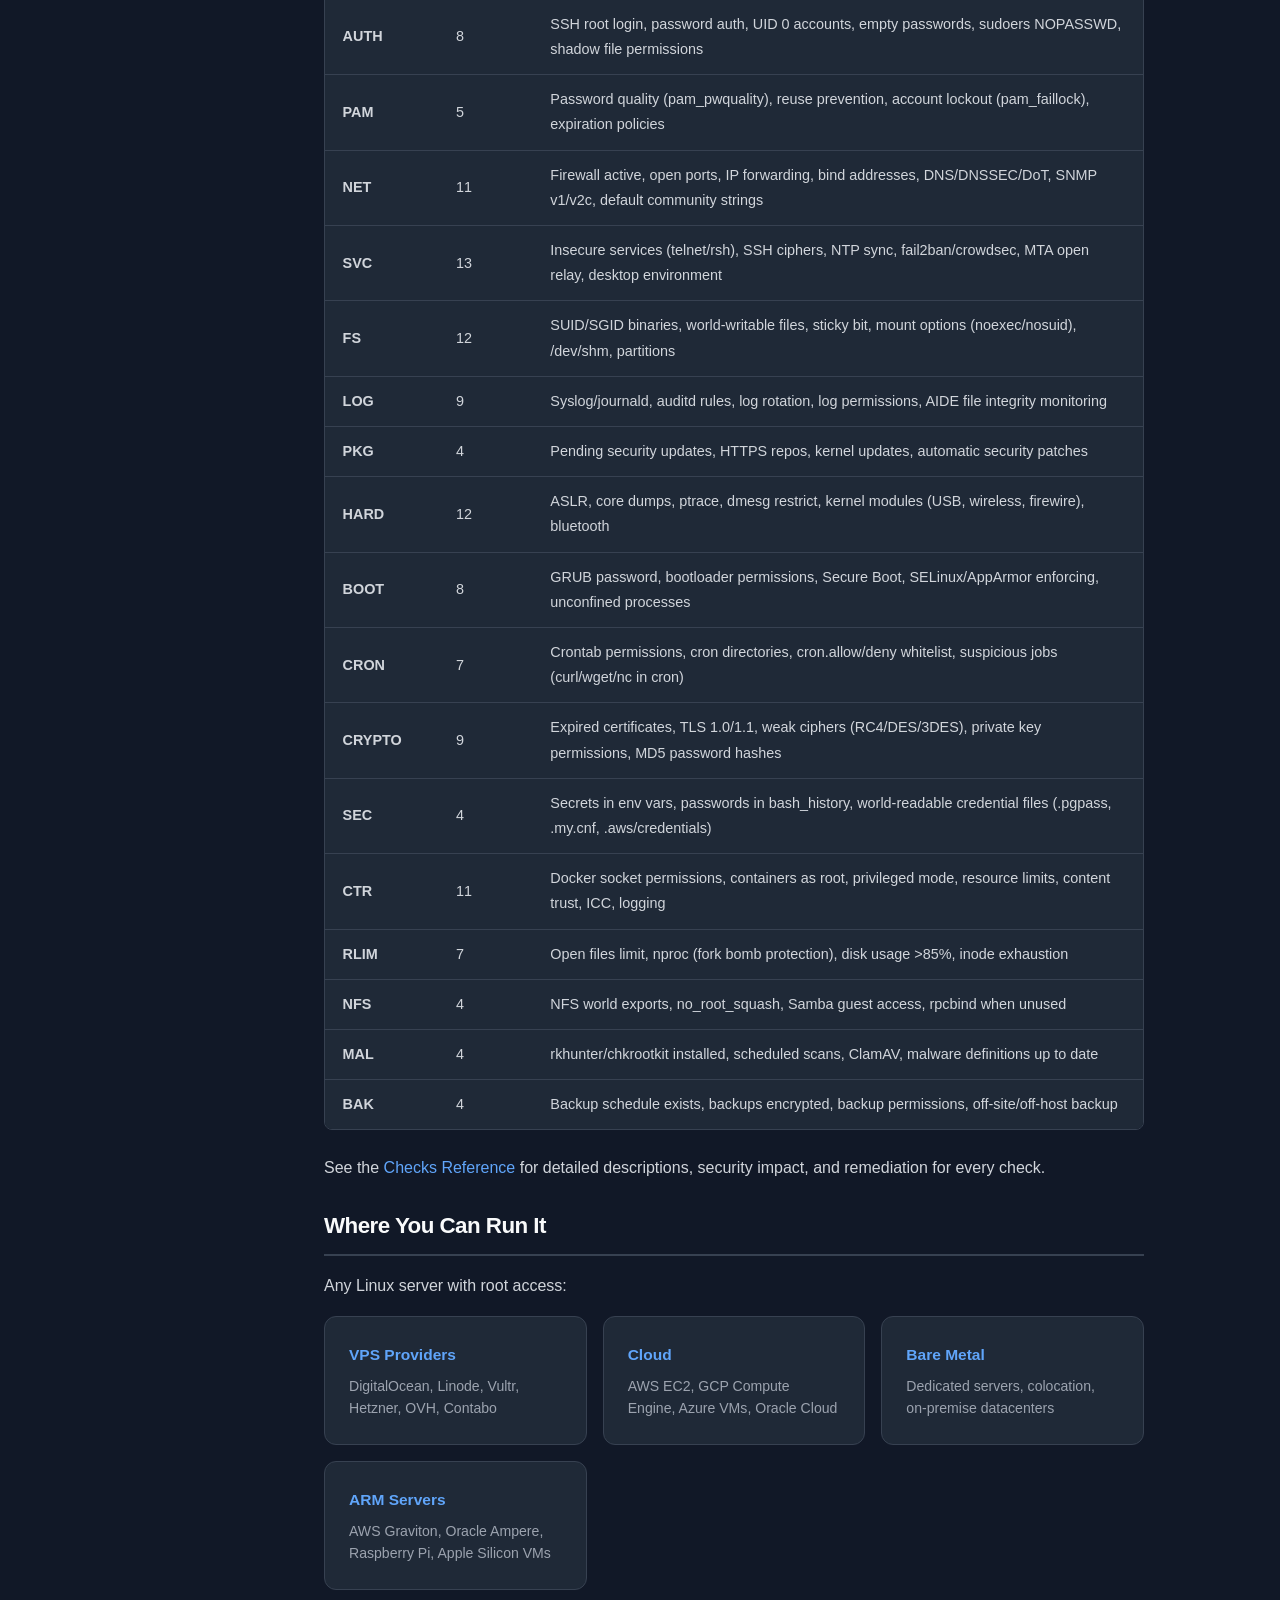
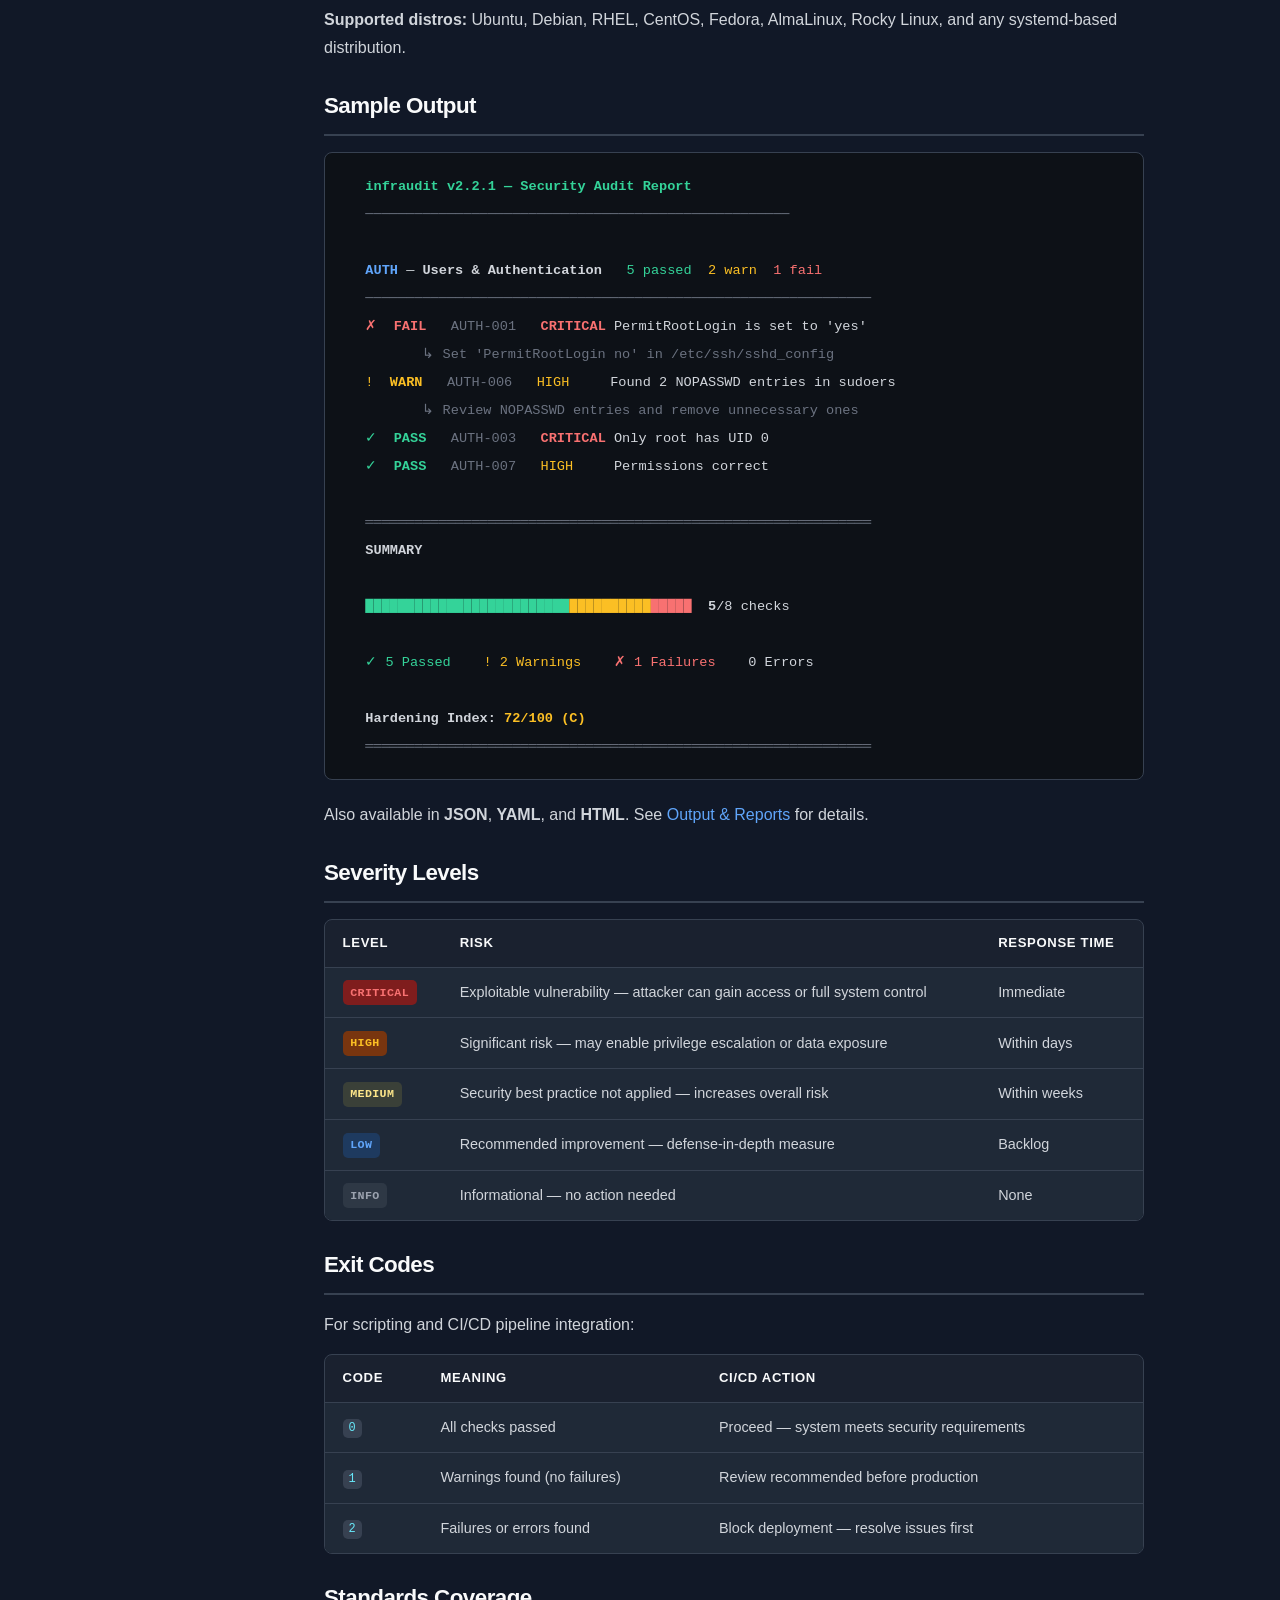
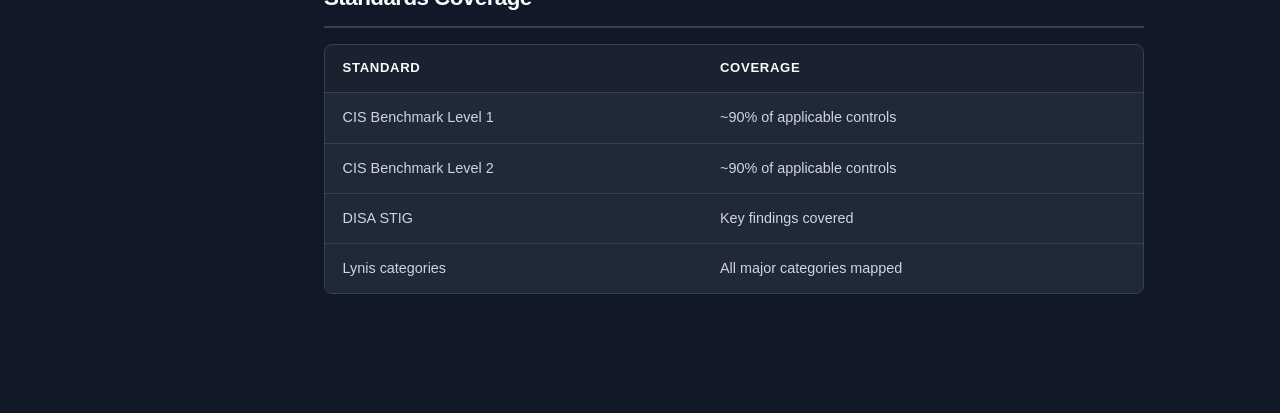
==== commit 503903e9: "docs: add terminal demo GIF to README and landing page (#40) Recorded with asciinema, converted to G" ====
--- a/docs/index.html
+++ b/docs/index.html
@@ -10,7 +10,7 @@
     <nav class="sidebar">
         <div class="sidebar-header">
             <h1>infraudit</h1>
-            <span class="version">v2.2.0</span>
+            <span class="version">v2.2.1</span>
         </div>
         <ul class="nav-links">
             <li><a href="index.html" class="active">Home</a></li>
@@ -319,7 +319,7 @@
         <!-- ── Output ── -->
         <section>
             <h2>Sample Output</h2>
-            <pre><code>  <span style="color:#34d399;font-weight:bold">infraudit v2.2.0 — Security Audit Report</span>
+            <pre><code>  <span style="color:#34d399;font-weight:bold">infraudit v2.2.1 — Security Audit Report</span>
   <span style="color:#6b7280">────────────────────────────────────────────────────</span>
 
   <span style="color:#60a5fa;font-weight:bold">AUTH</span> — <span style="font-weight:bold">Users &amp; Authentication</span>   <span style="color:#34d399">5 passed</span>  <span style="color:#fbbf24">2 warn</span>  <span style="color:#f87171">1 fail</span>
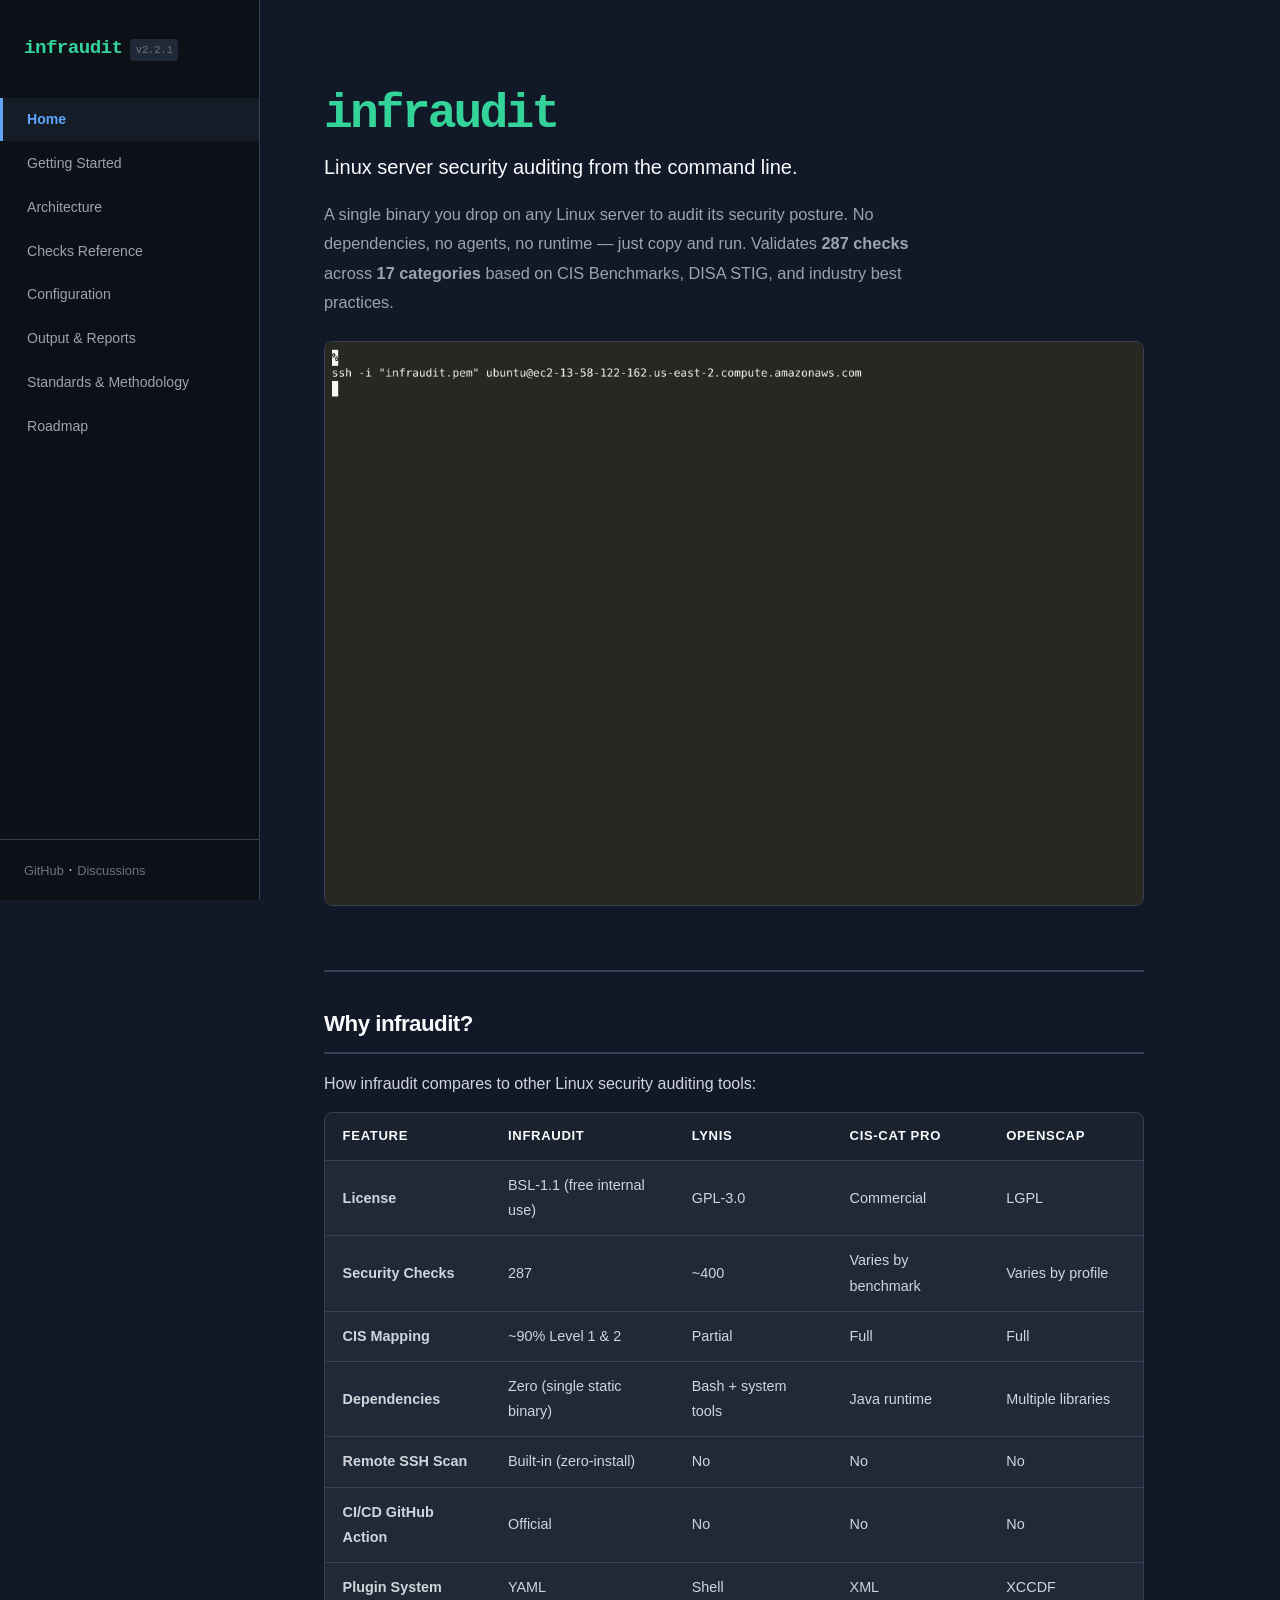
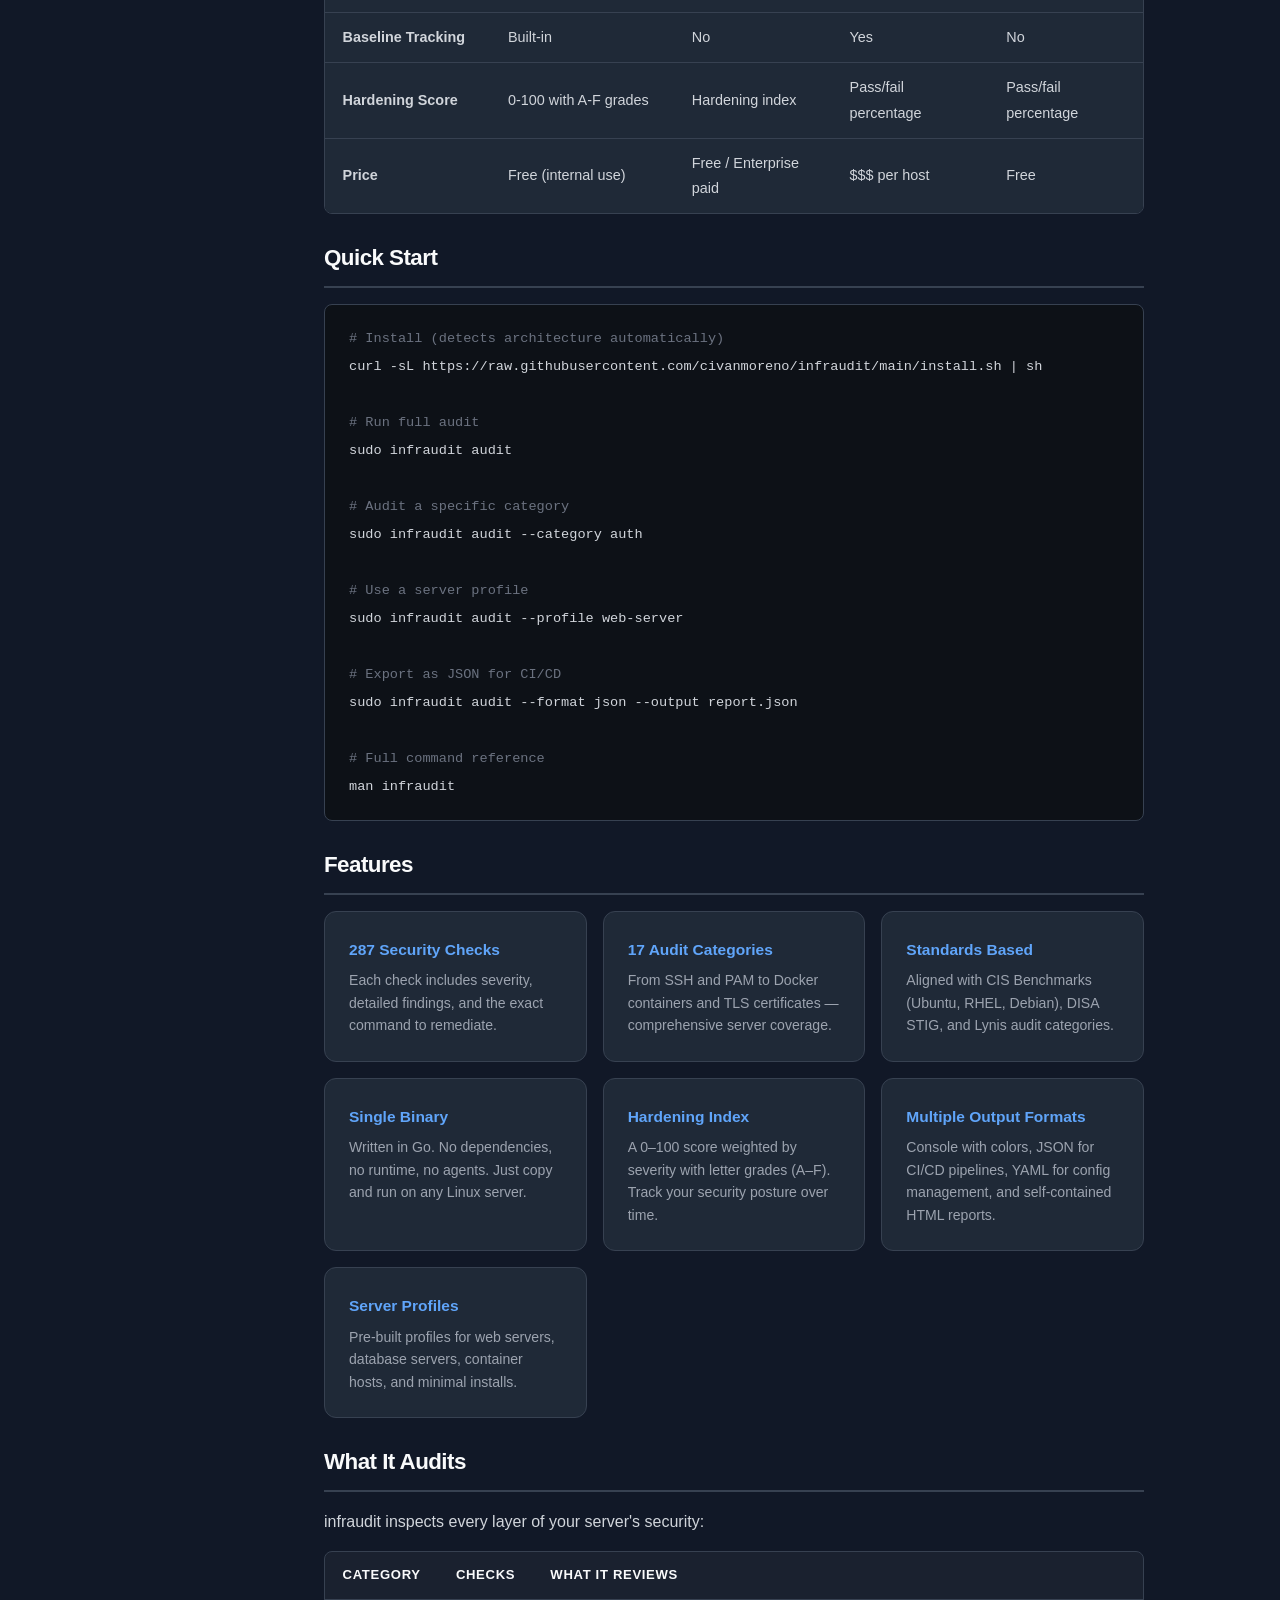
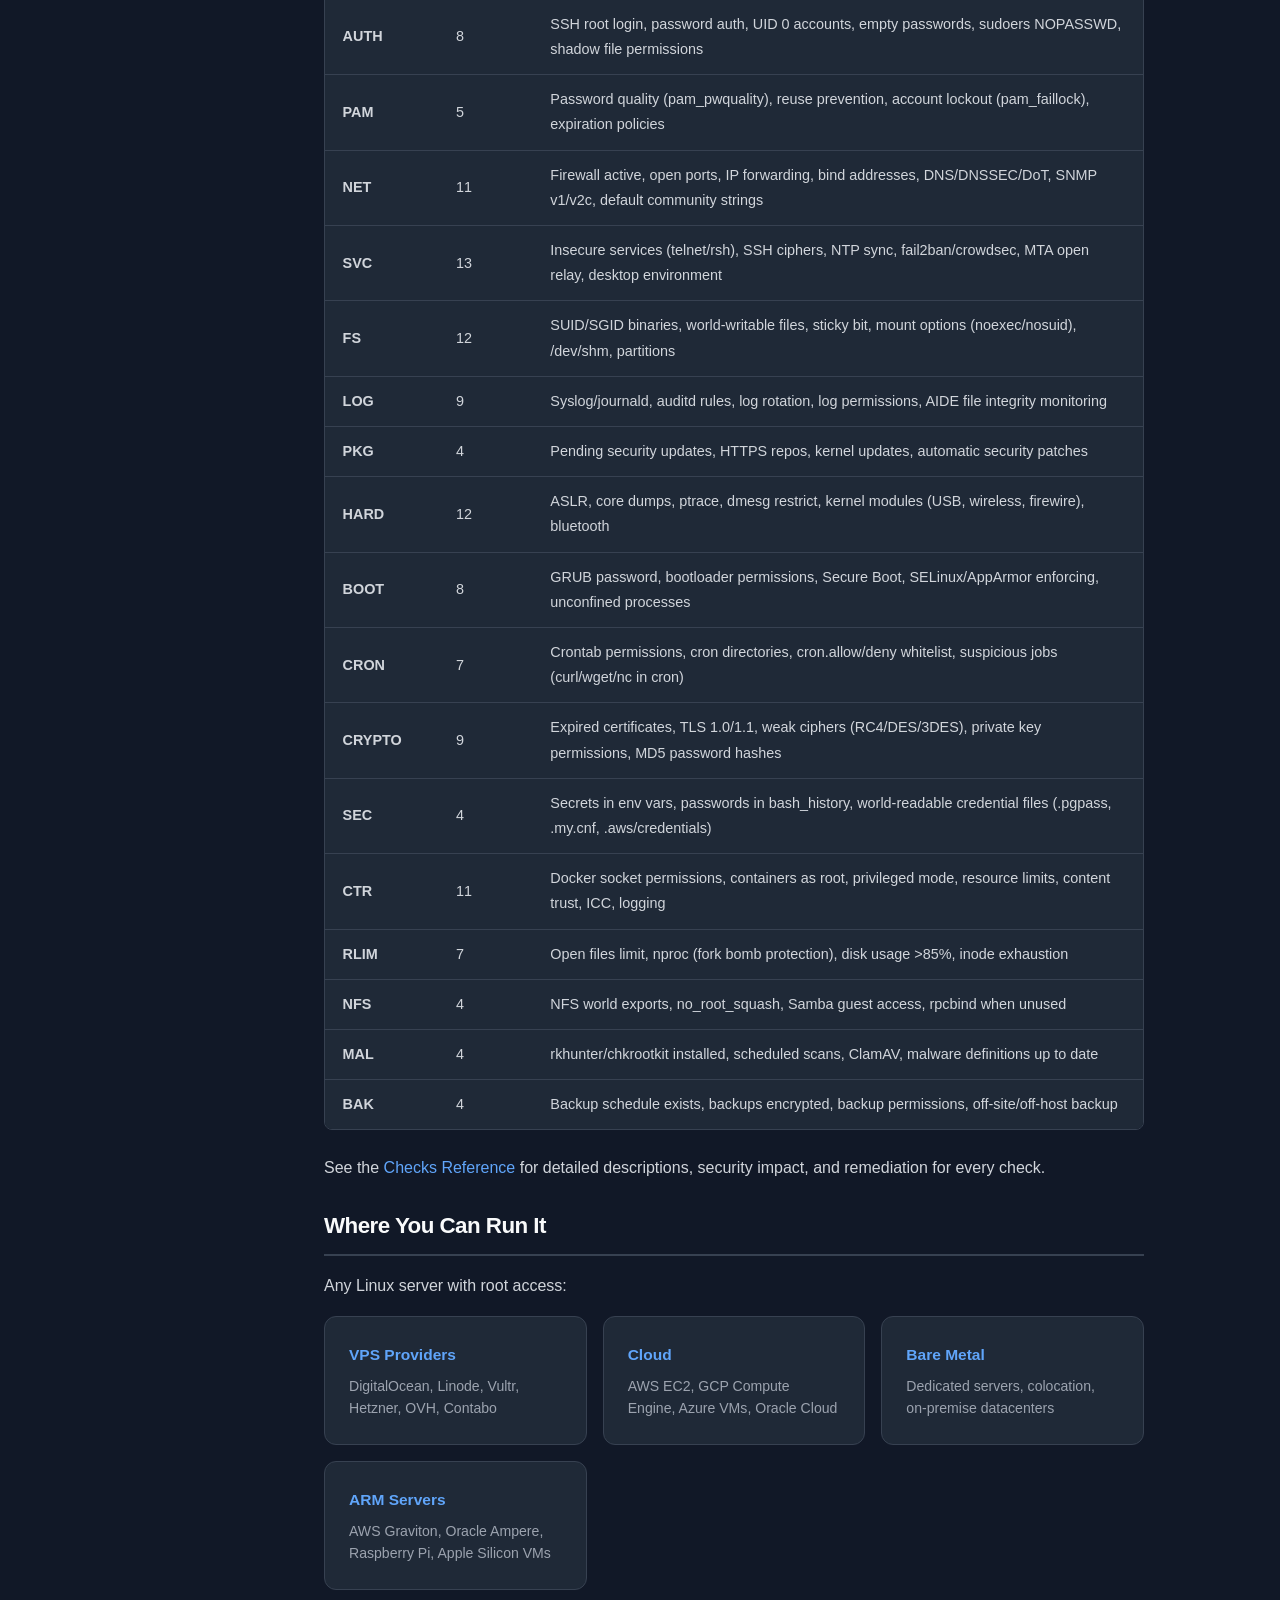
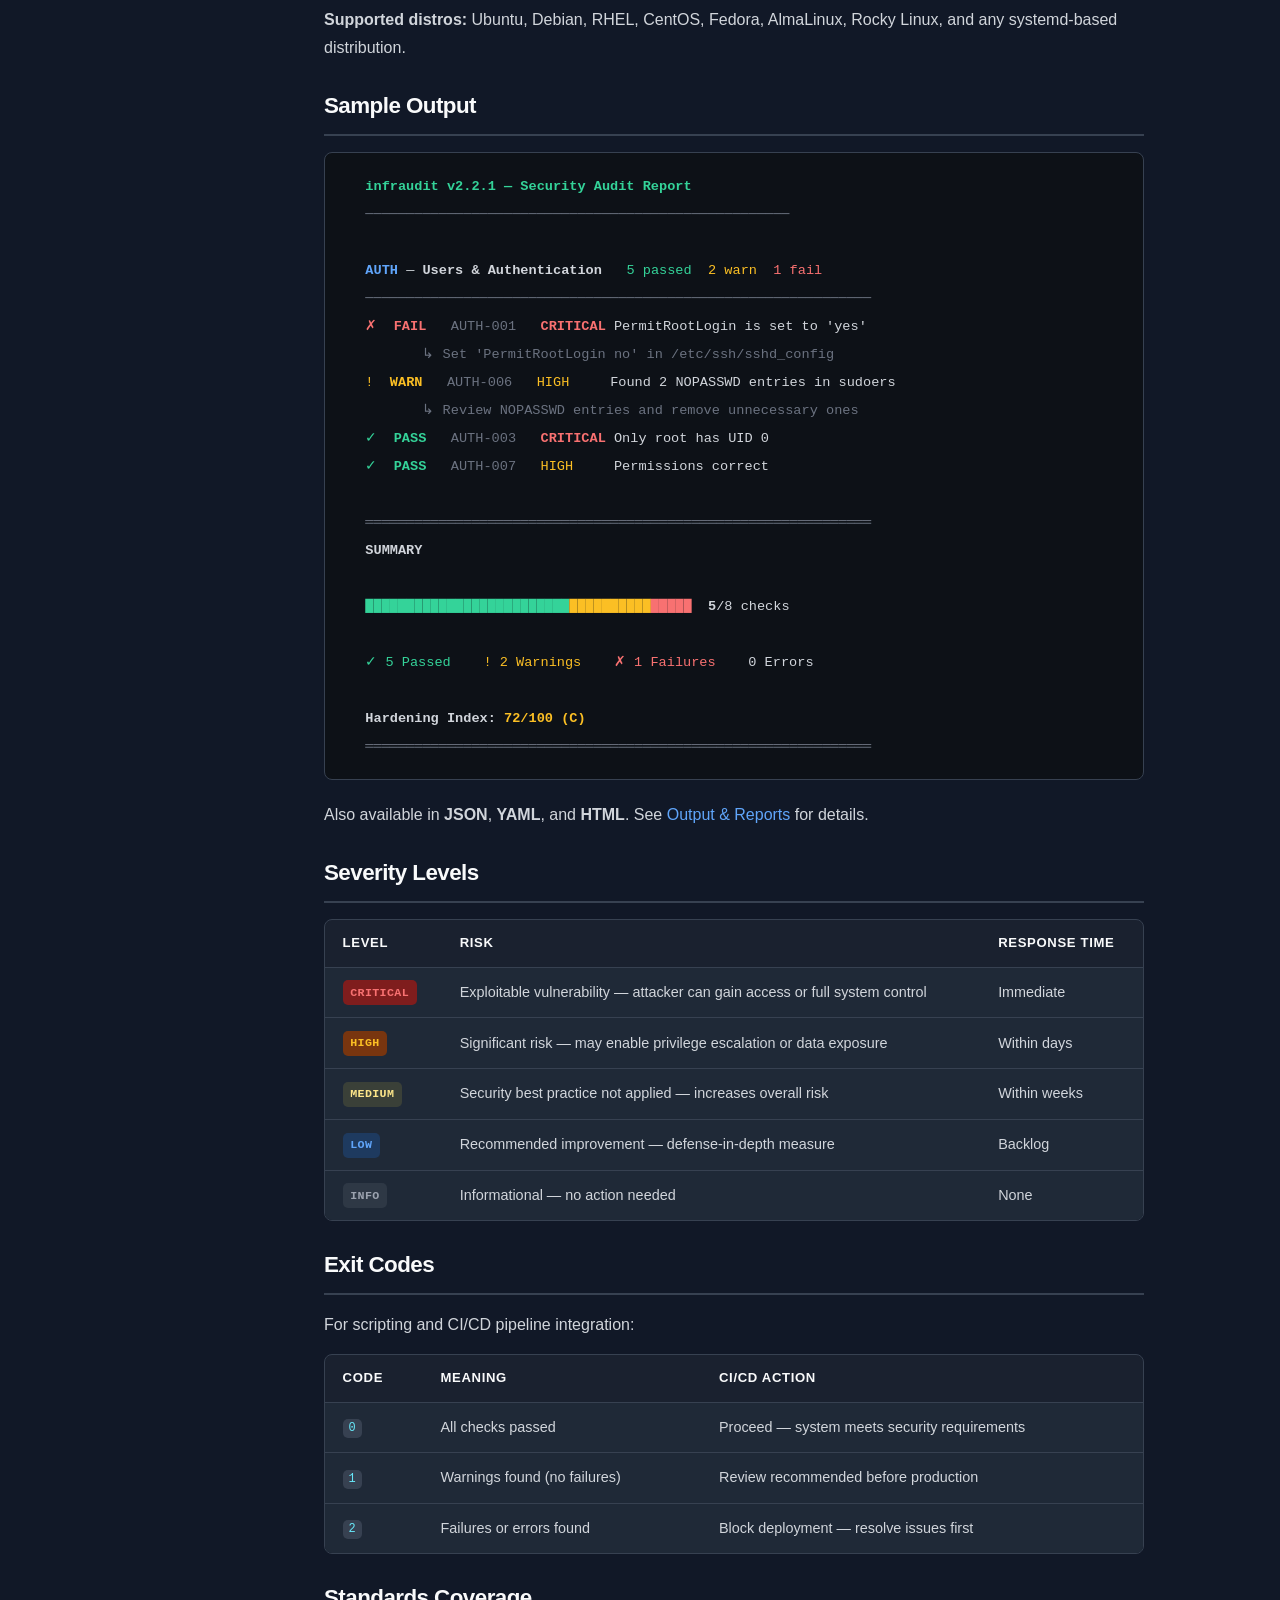
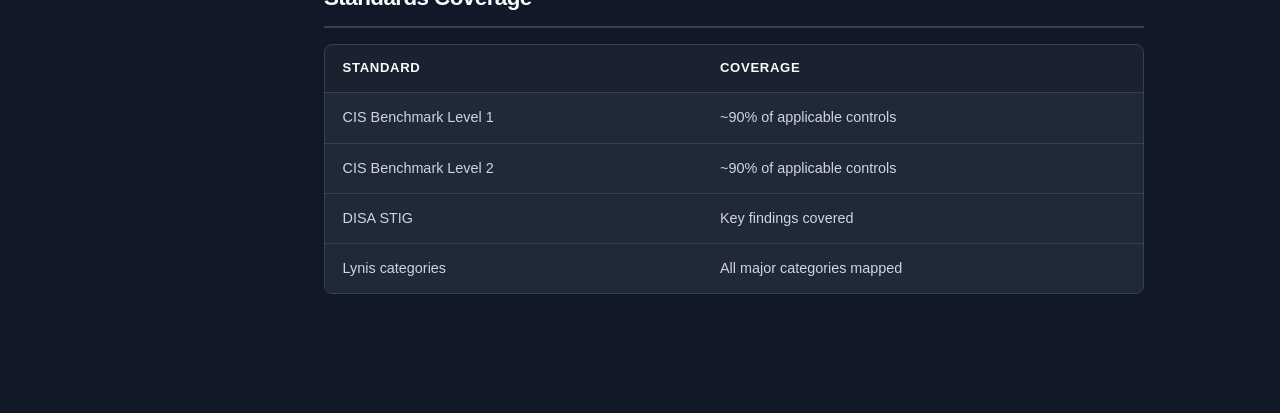
==== commit 03600b69: "docs: add community links and translate RELEASING.md to English - Added Community & Support section " ====
--- a/docs/index.html
+++ b/docs/index.html
@@ -23,7 +23,7 @@
             <li><a href="roadmap.html">Roadmap</a></li>
         </ul>
         <div class="sidebar-footer">
-            <a href="https://github.com/civanmoreno/infraudit">GitHub</a>
+            <a href="https://github.com/civanmoreno/infraudit">GitHub</a> · <a href="https://github.com/civanmoreno/infraudit/discussions">Discussions</a>
         </div>
     </nav>
 
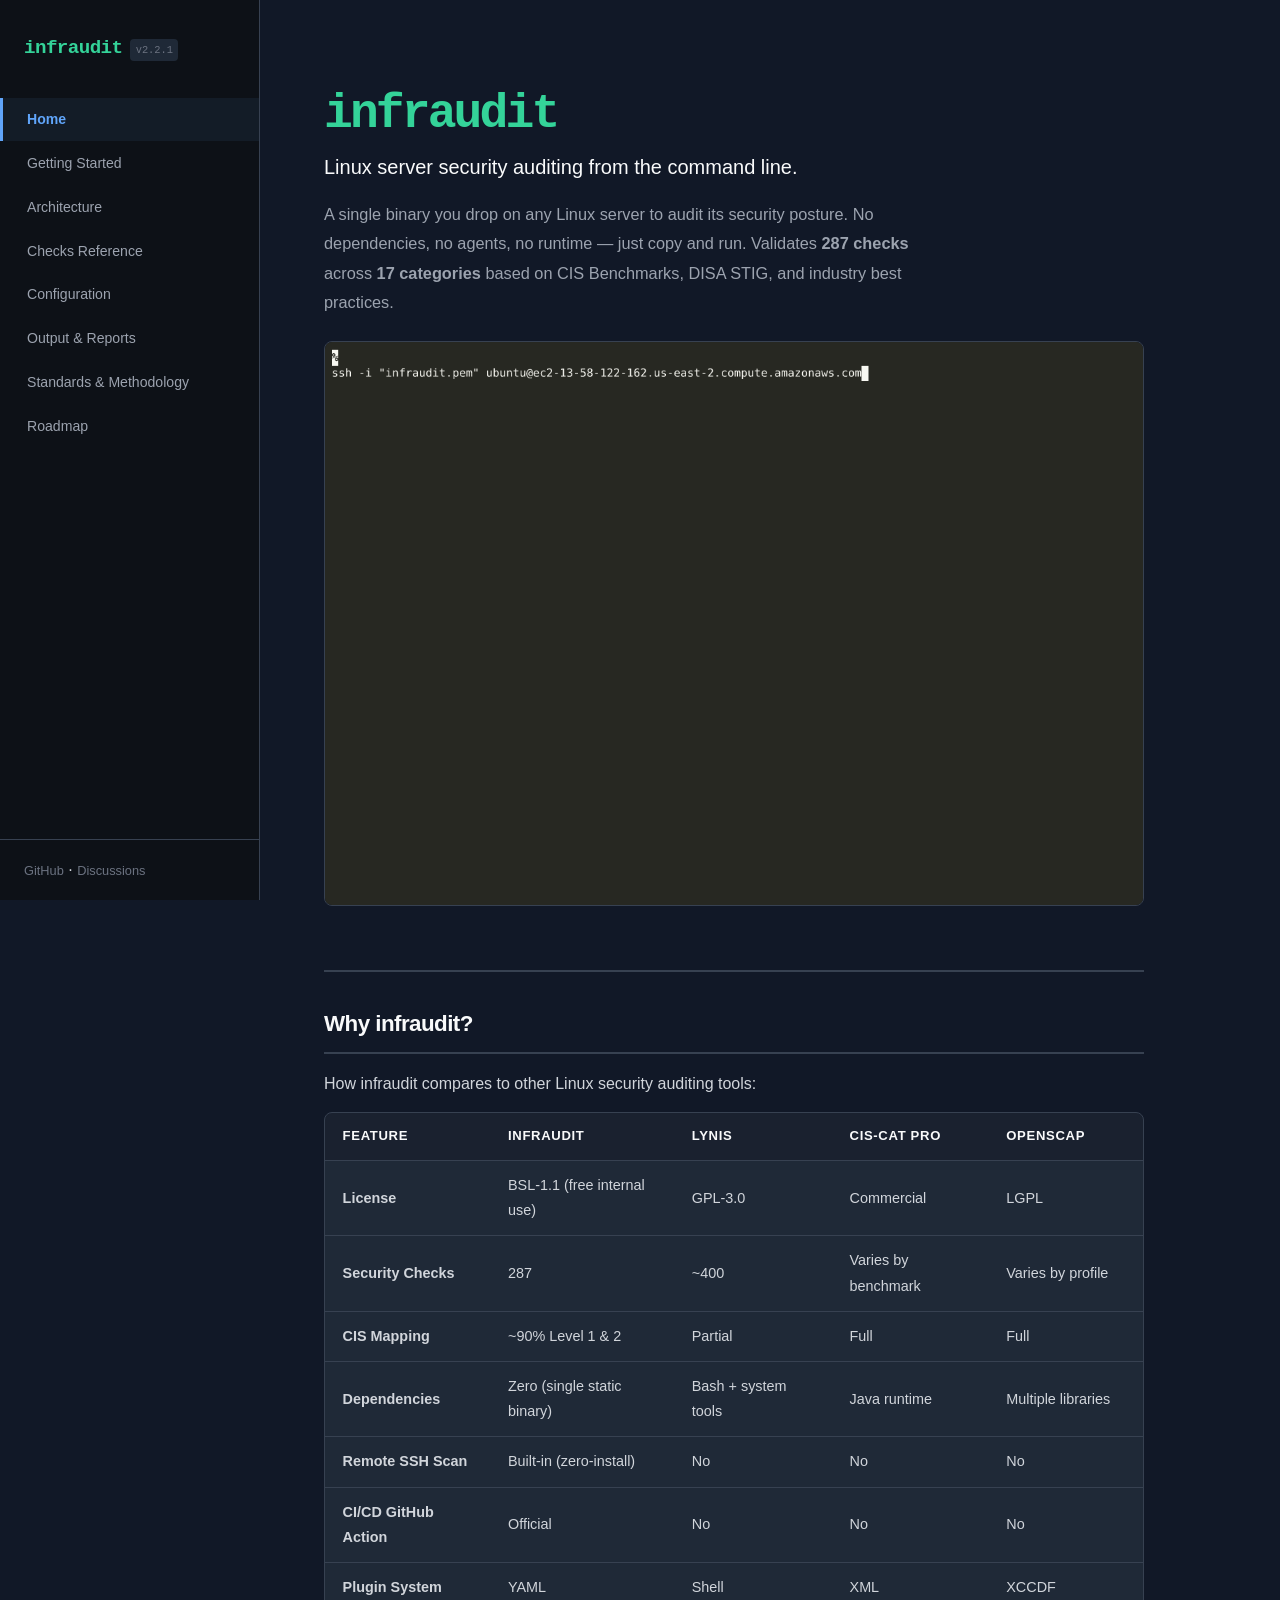
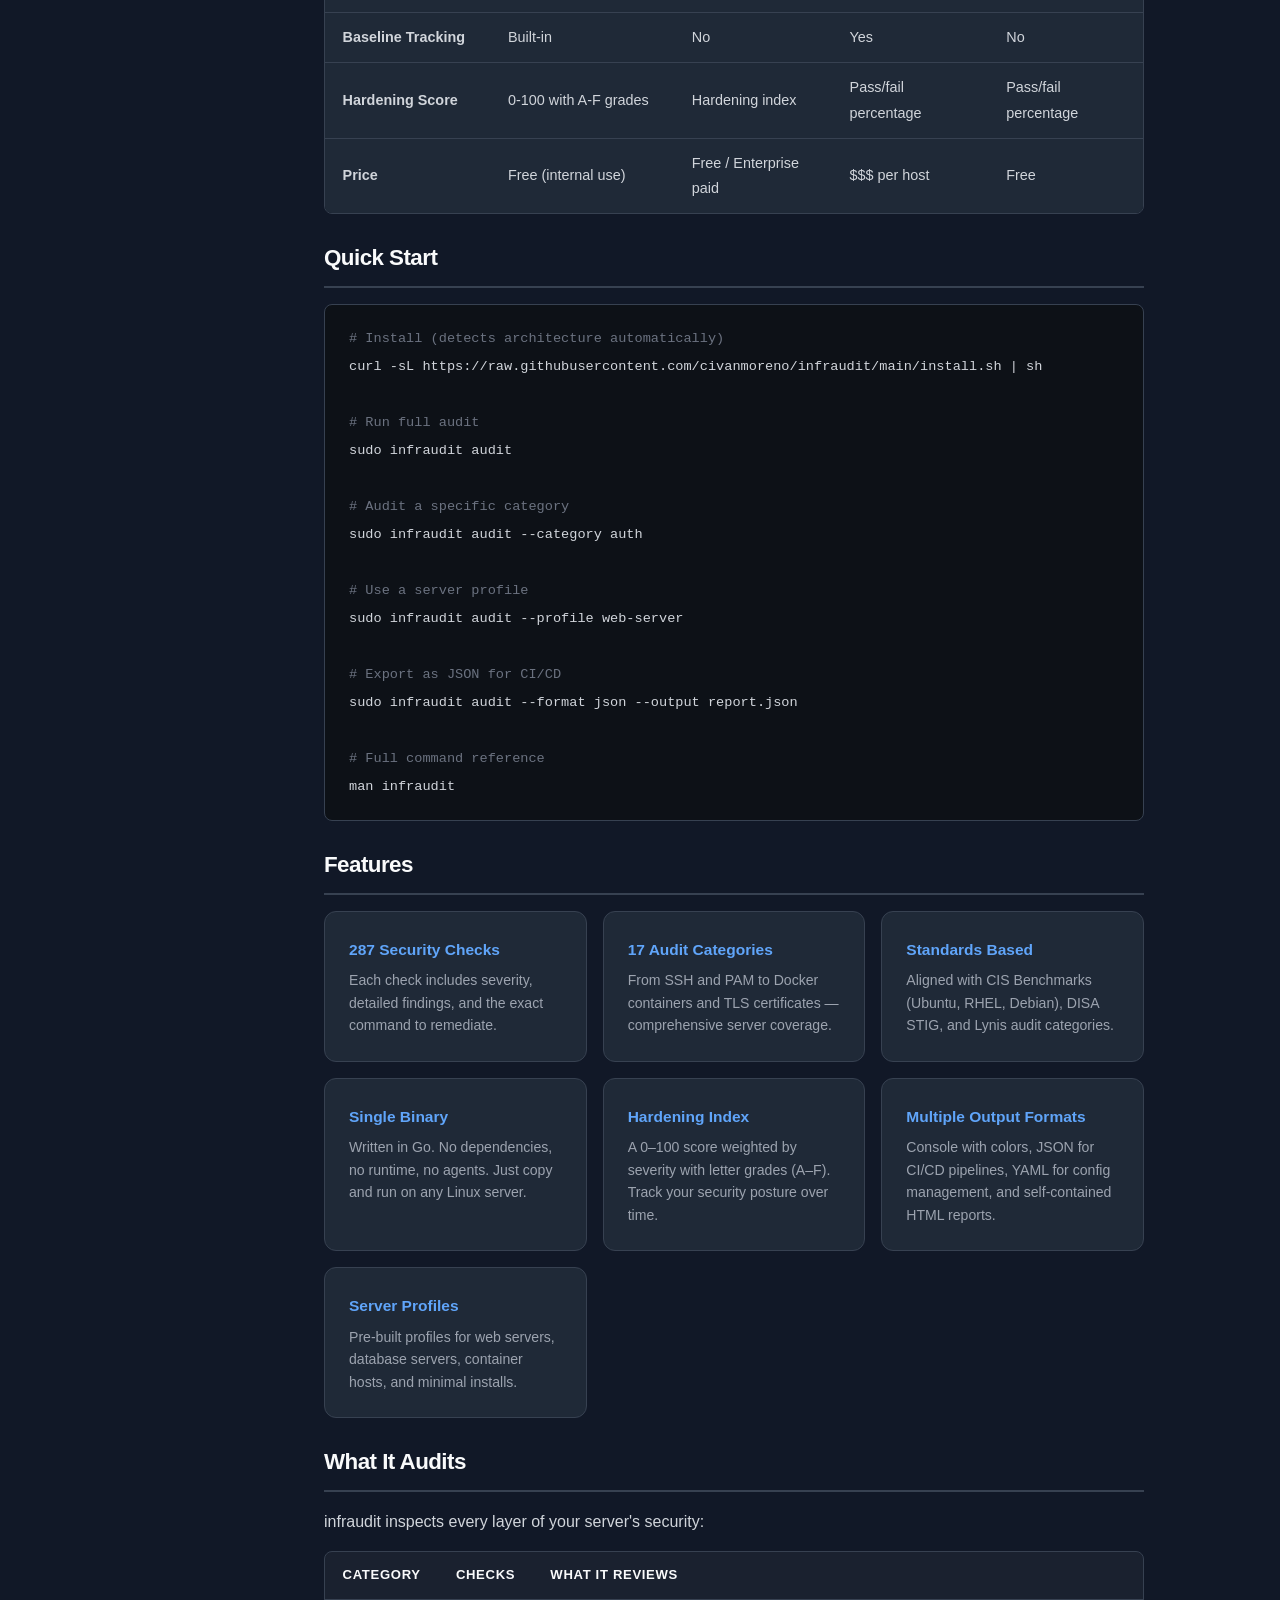
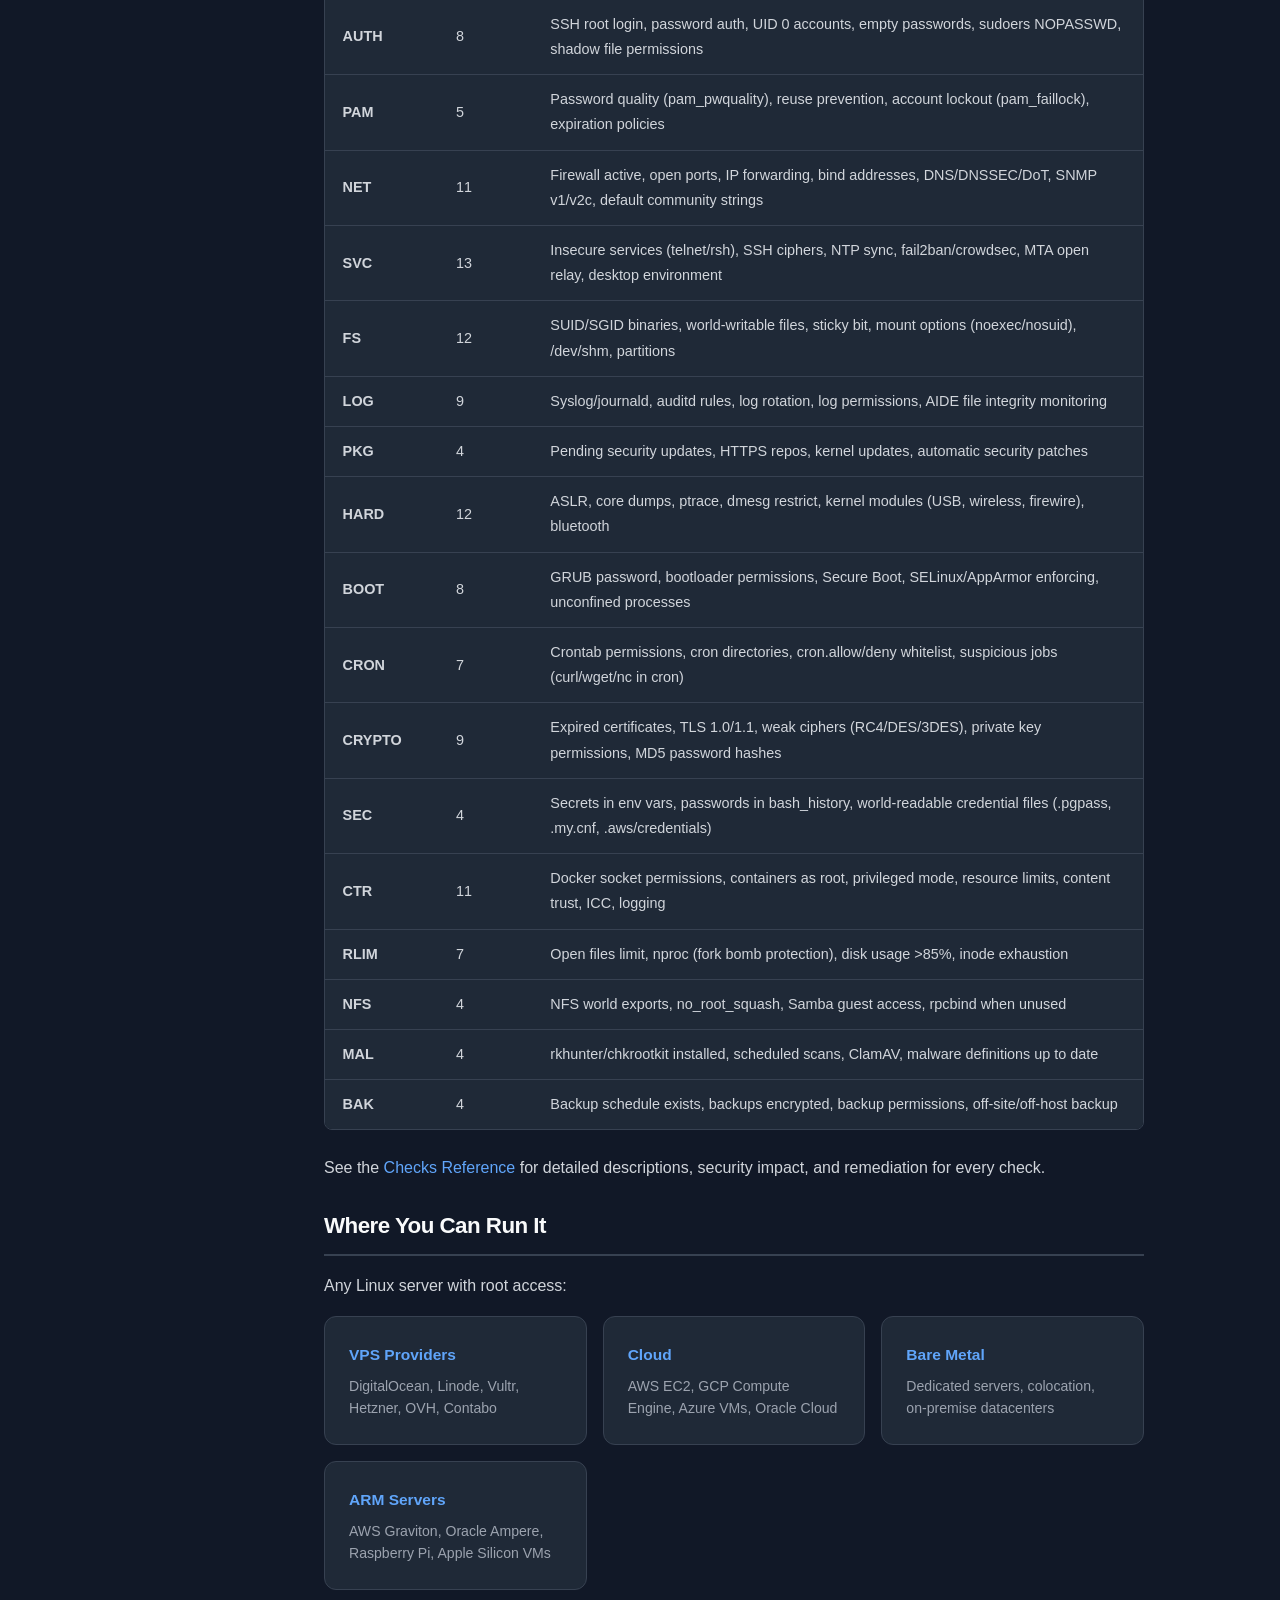
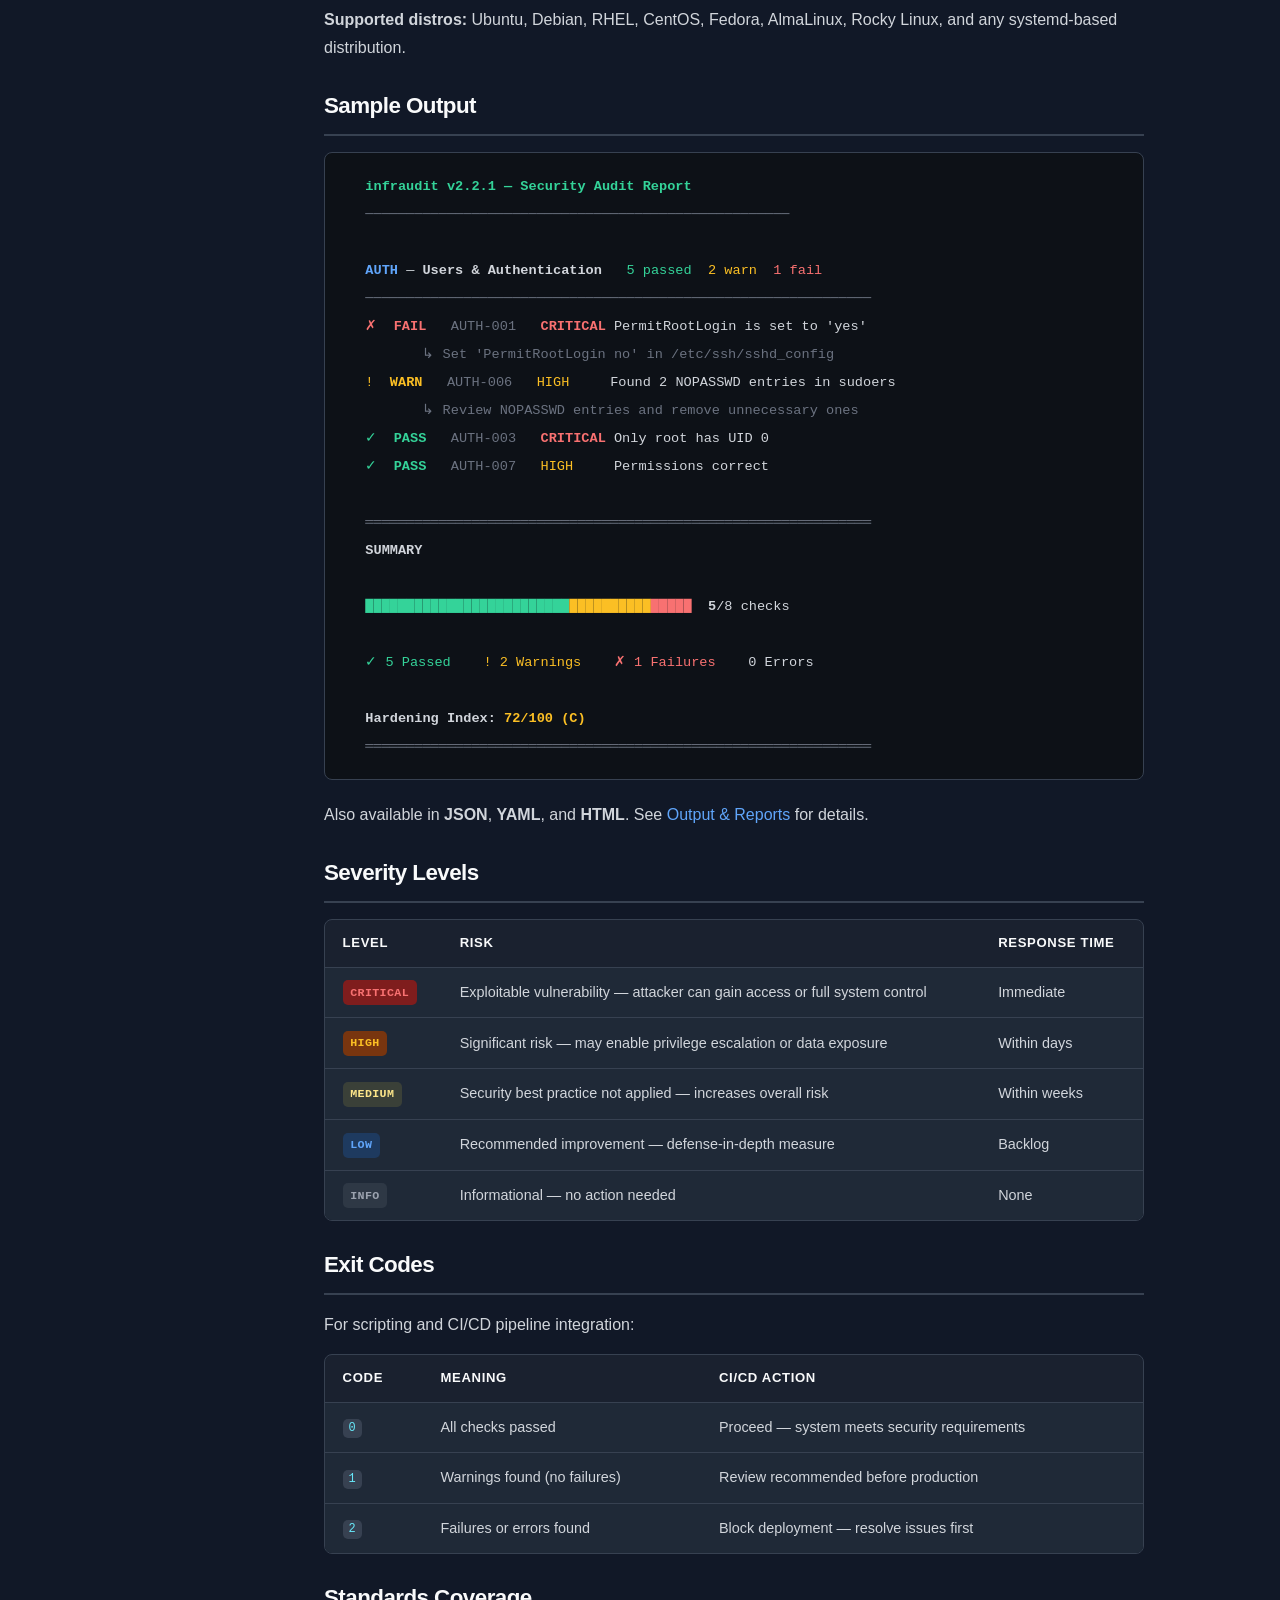
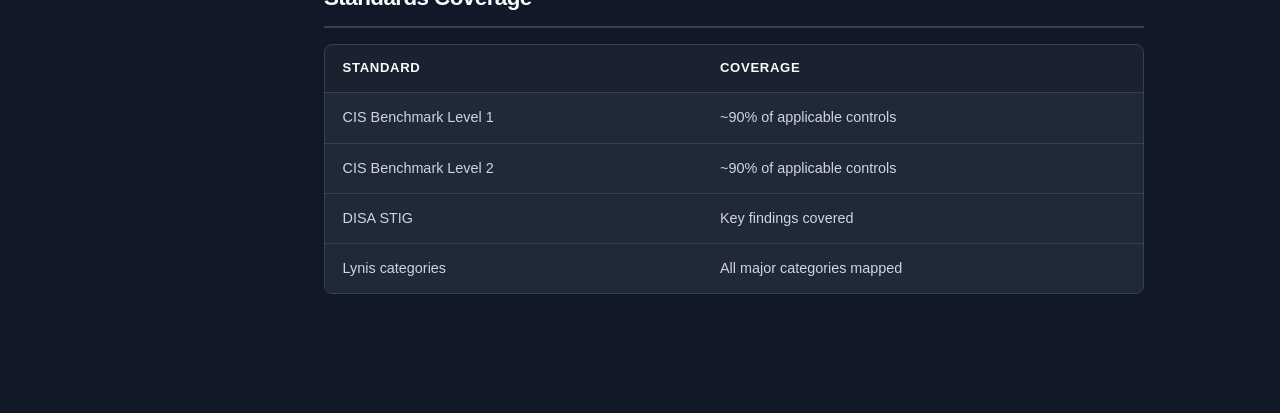
==== commit 8fb77481: "docs: add Umami analytics to all HTML doc pages Privacy-friendly analytics (no cookies, no tracking," ====
--- a/docs/index.html
+++ b/docs/index.html
@@ -5,6 +5,7 @@
     <meta name="viewport" content="width=device-width, initial-scale=1.0">
     <title>infraudit — Linux Server Security Auditing</title>
     <link rel="stylesheet" href="assets/style.css">
+    <script defer src="https://cloud.umami.is/script.js" data-website-id="cc14f784-2bfa-44fc-b564-113f861336f0"></script>
 </head>
 <body>
     <nav class="sidebar">
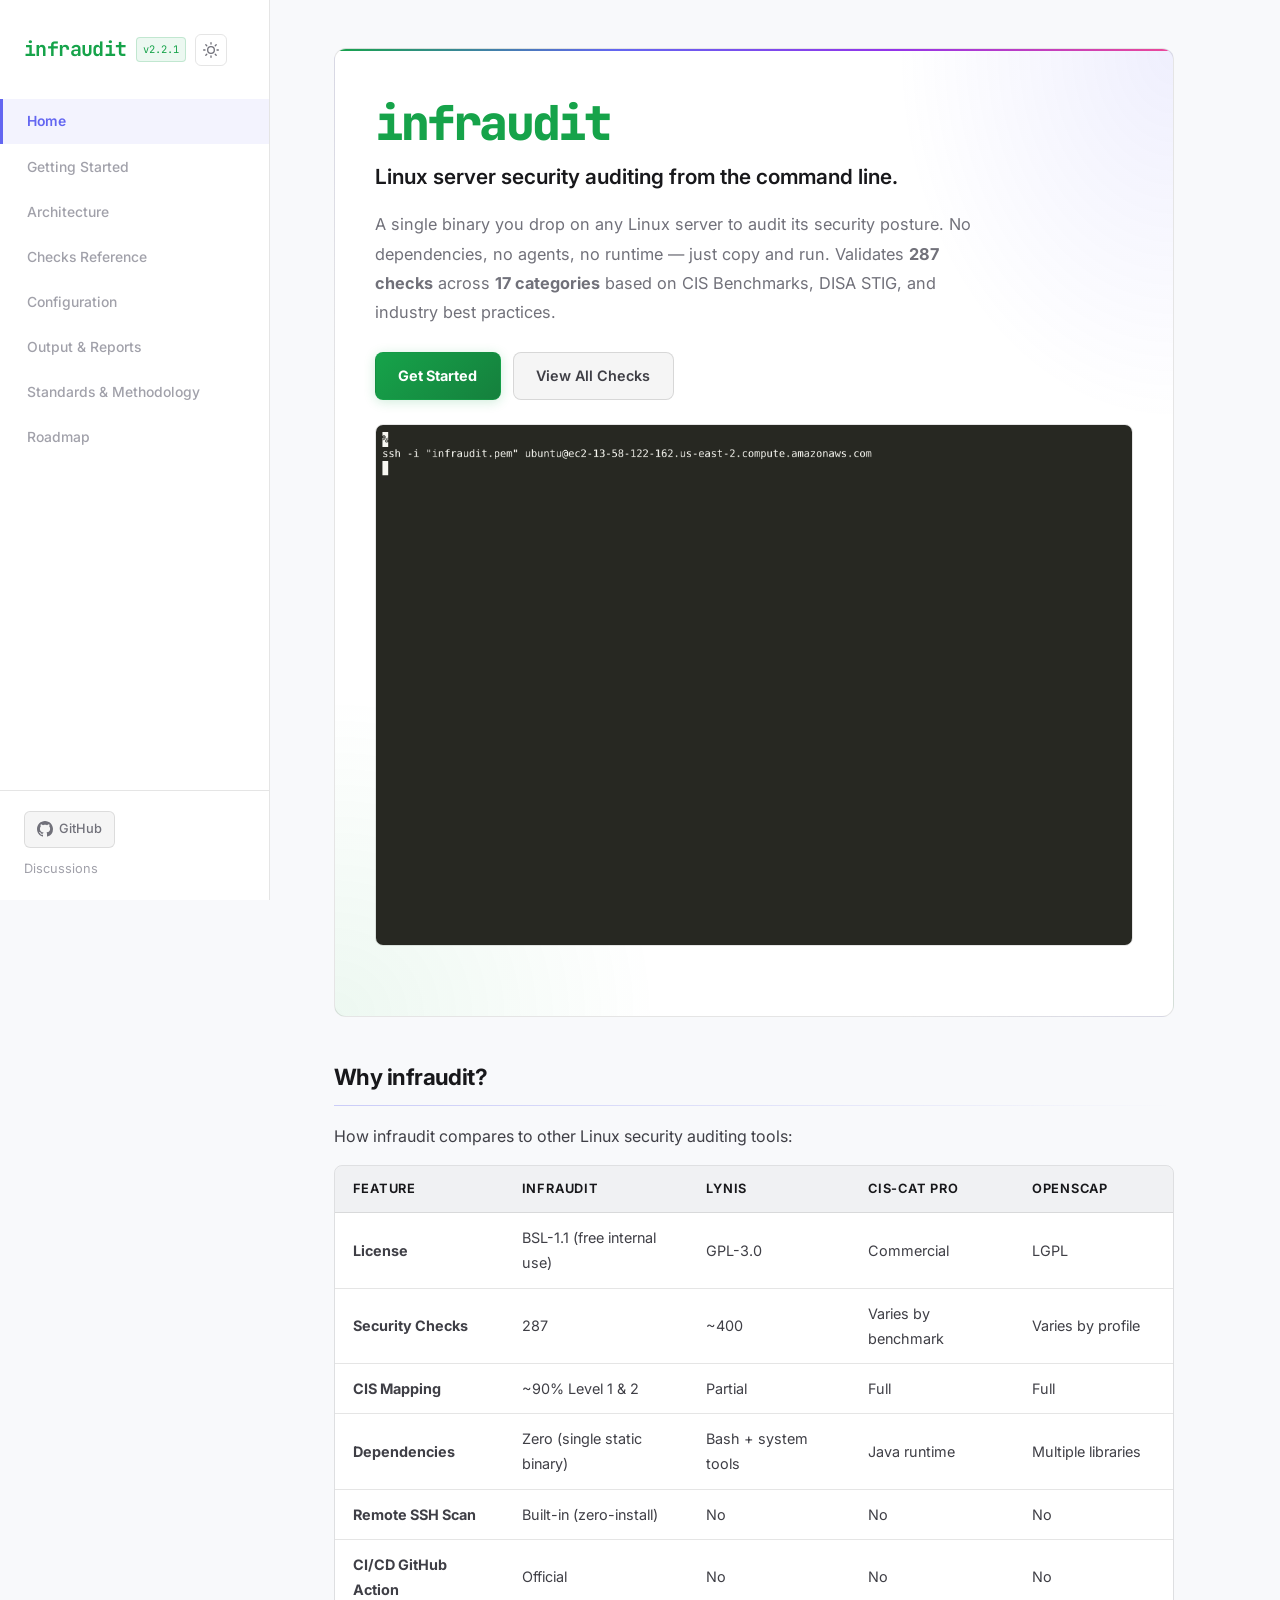
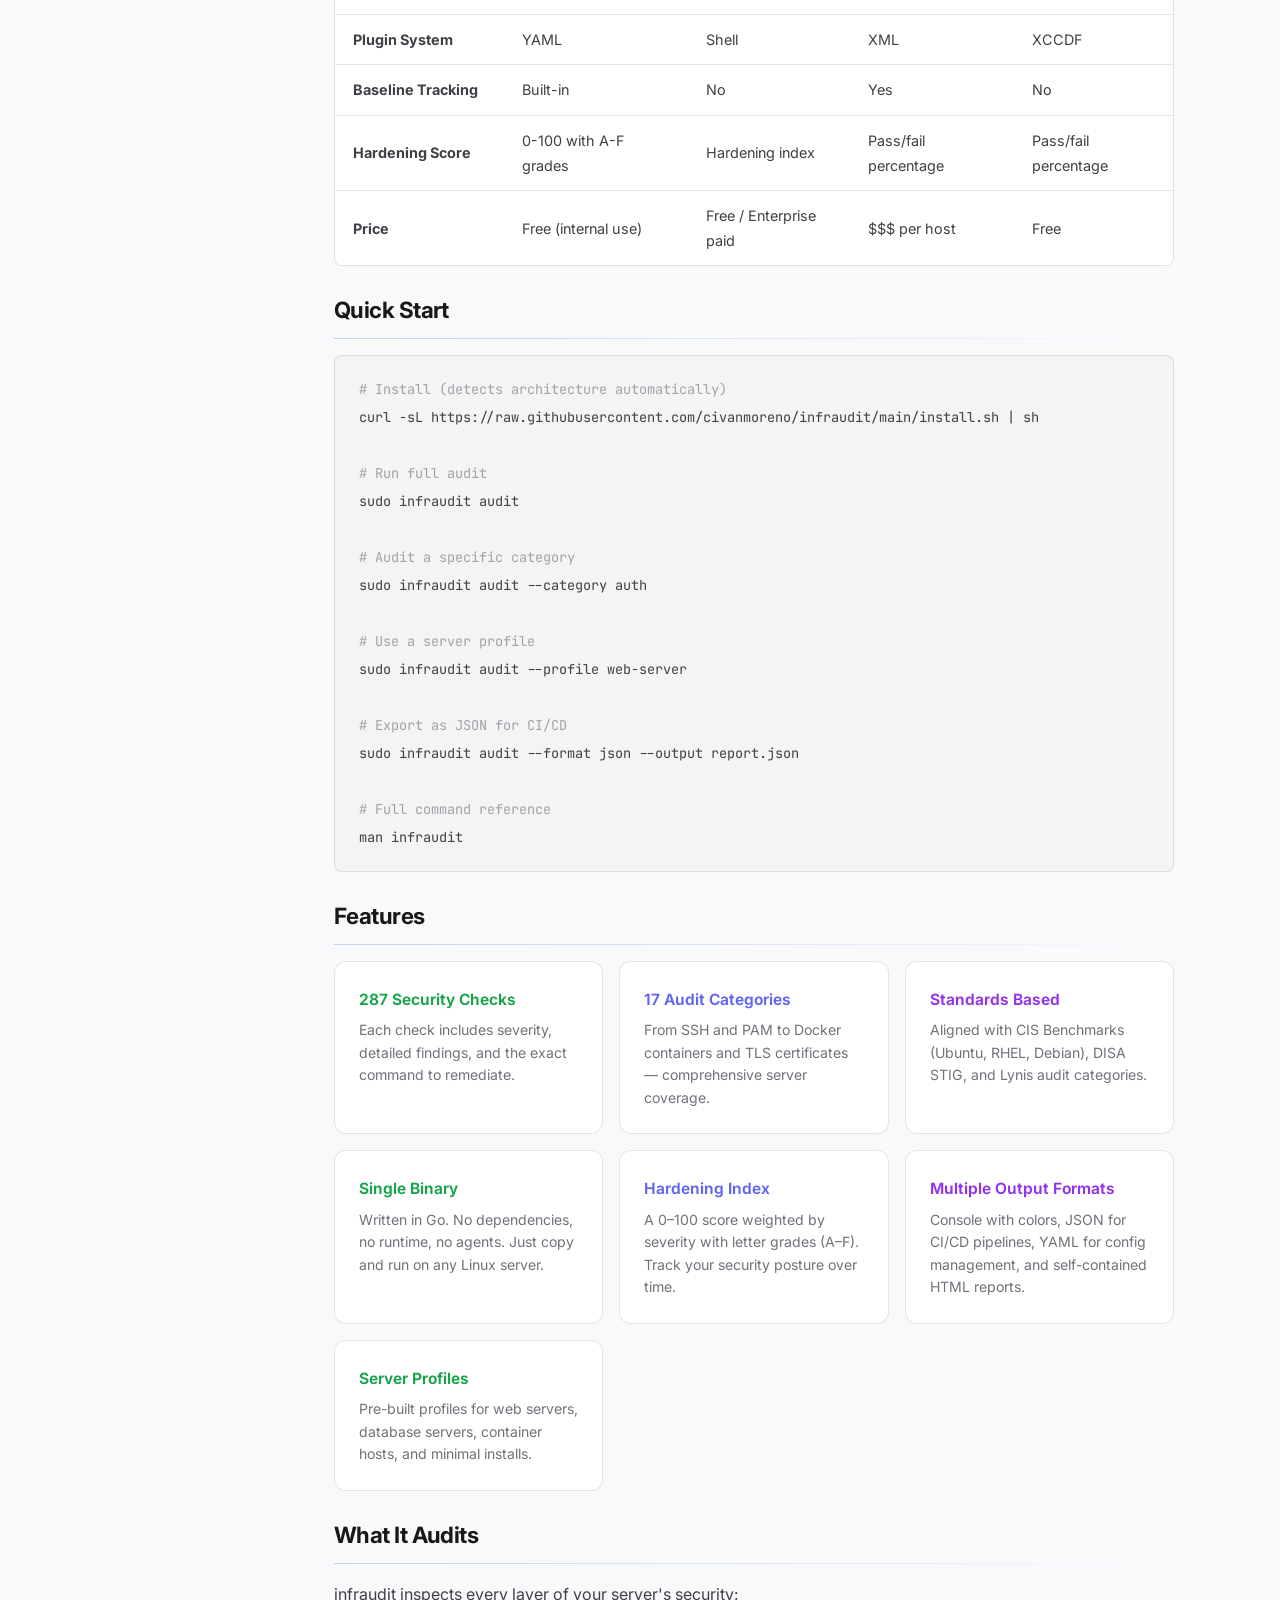
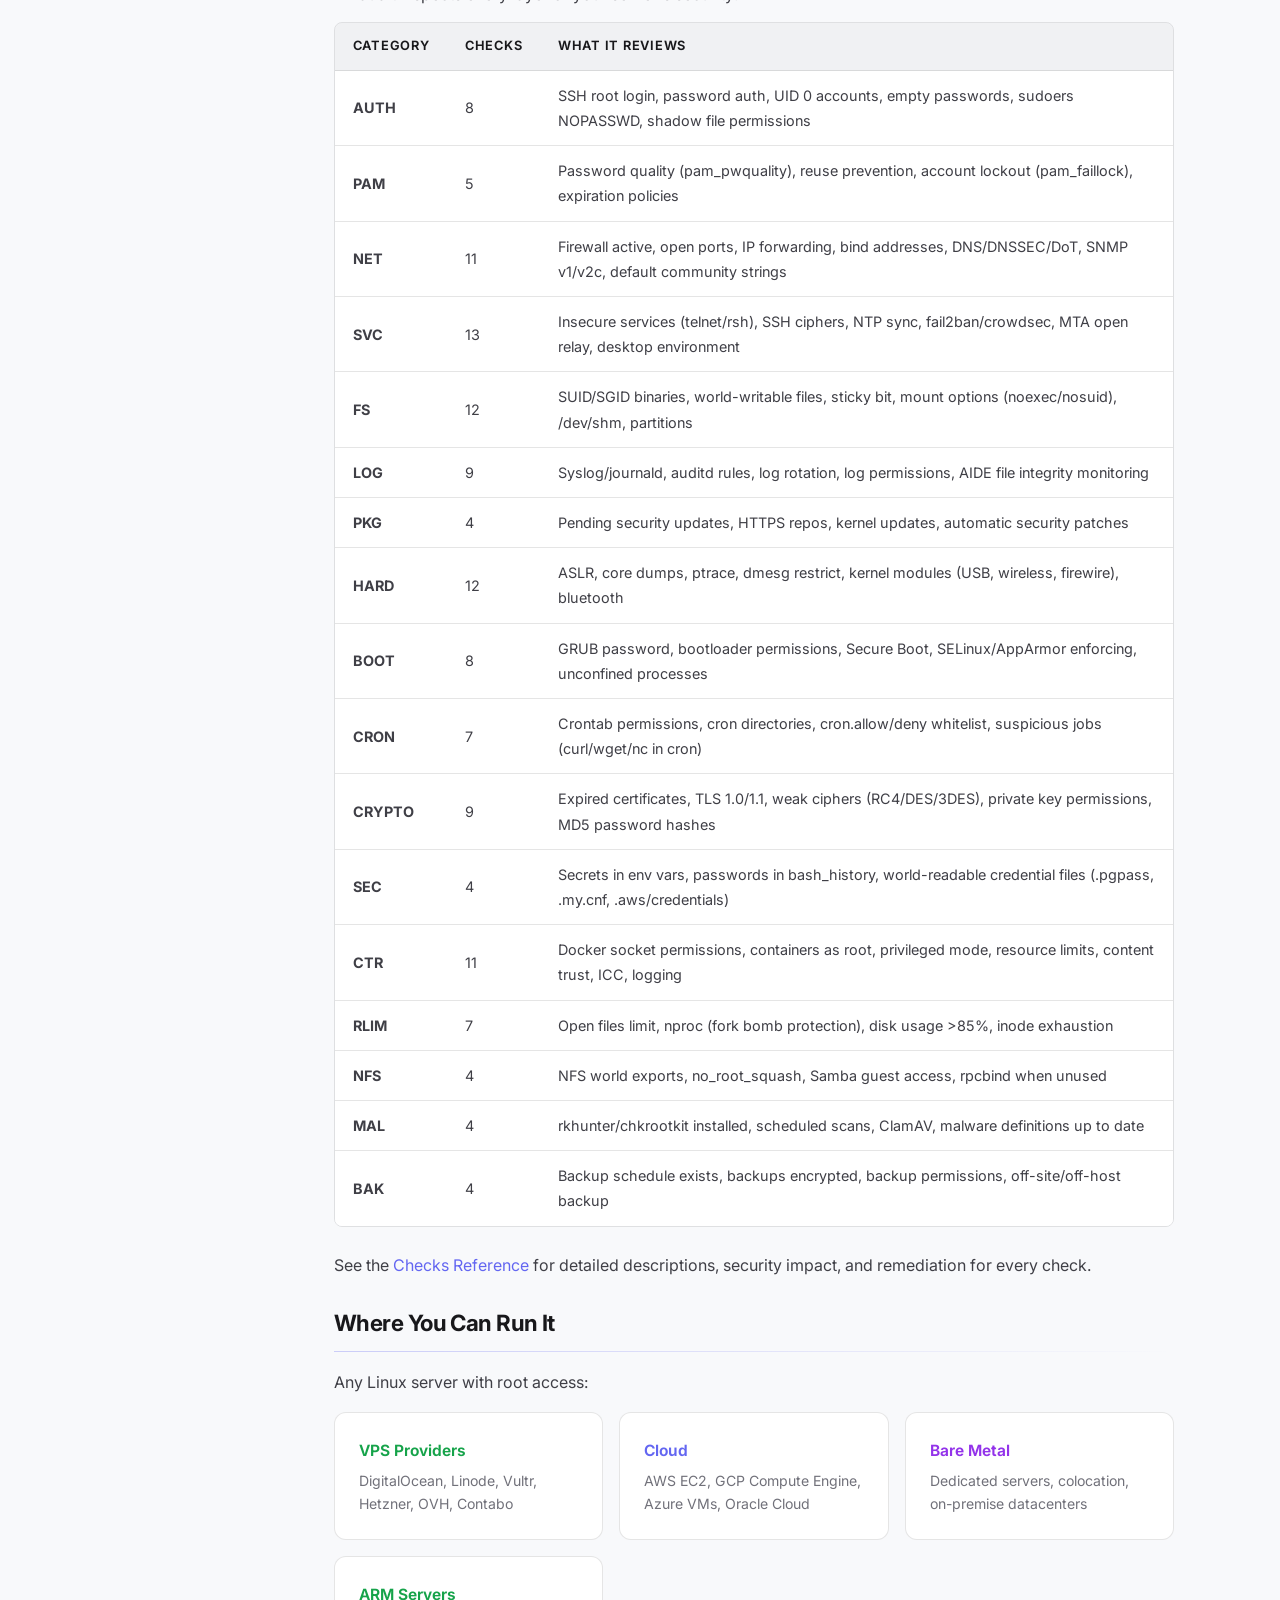
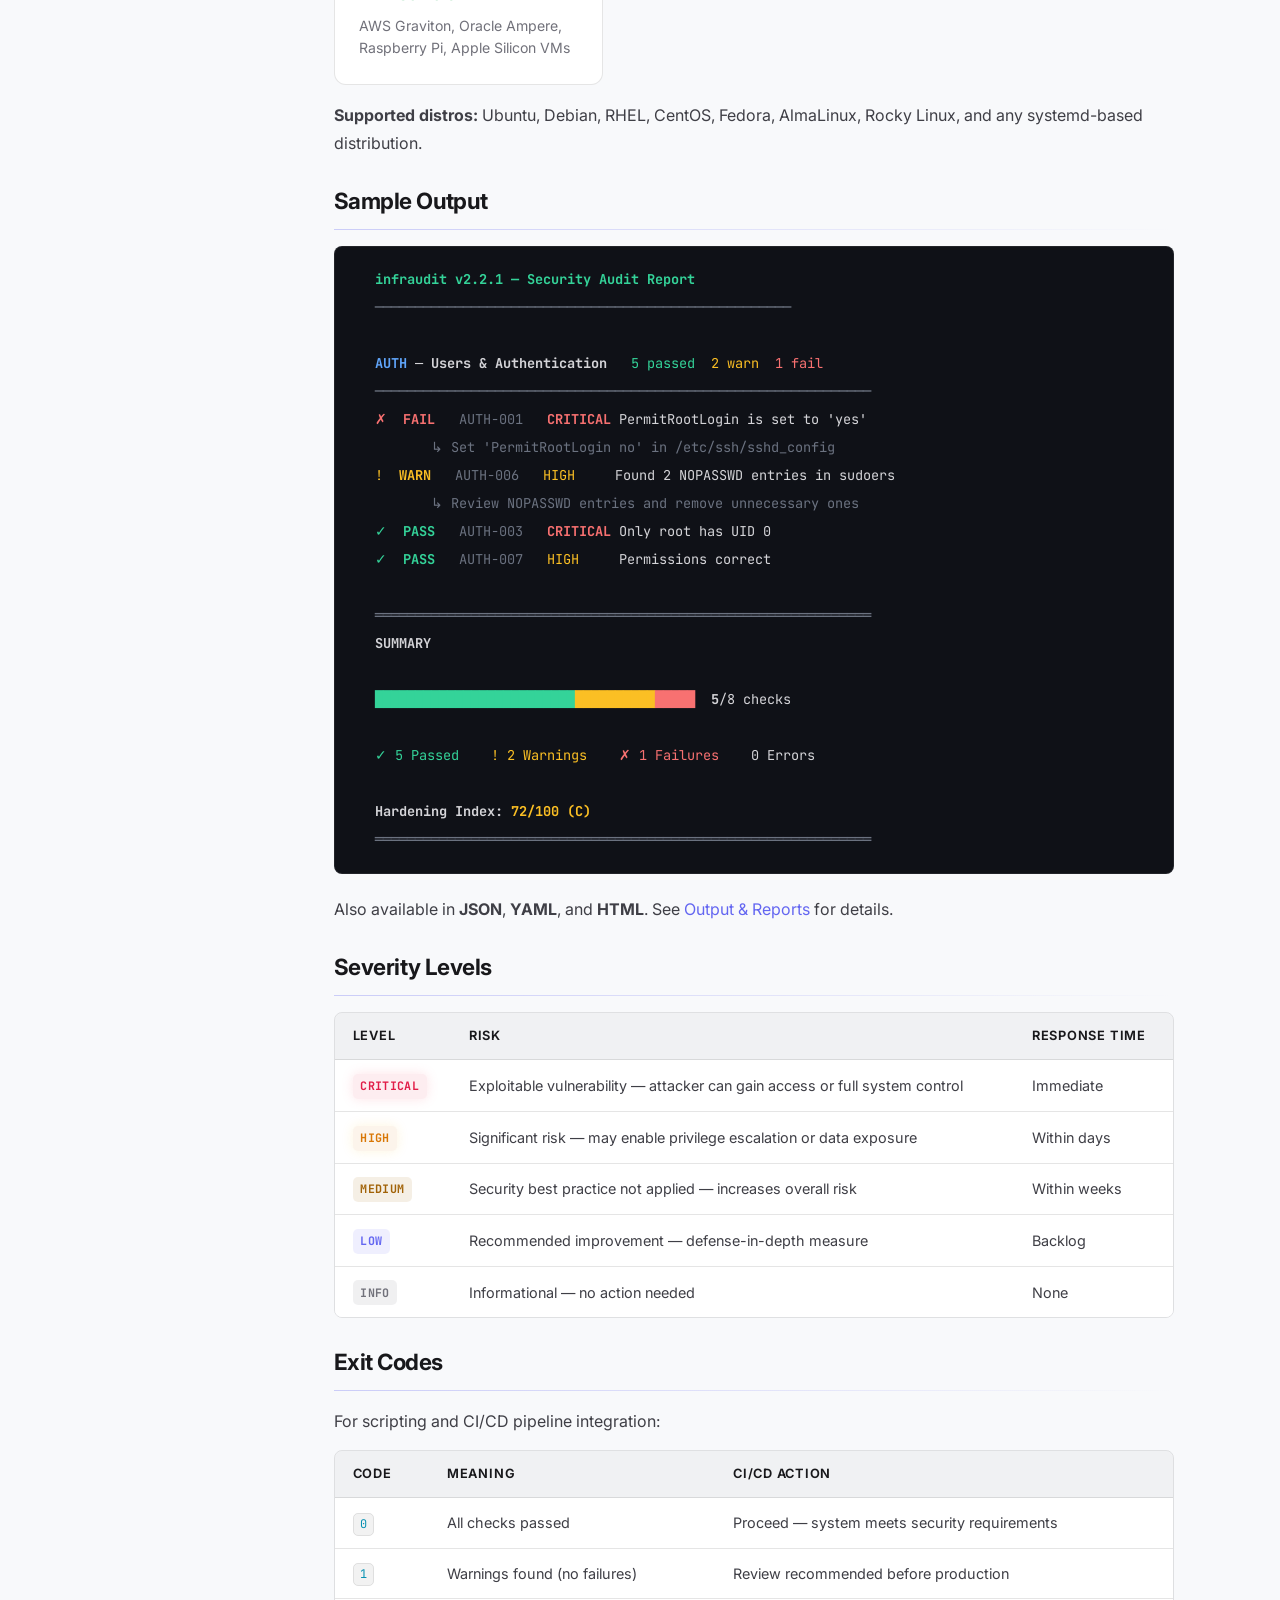
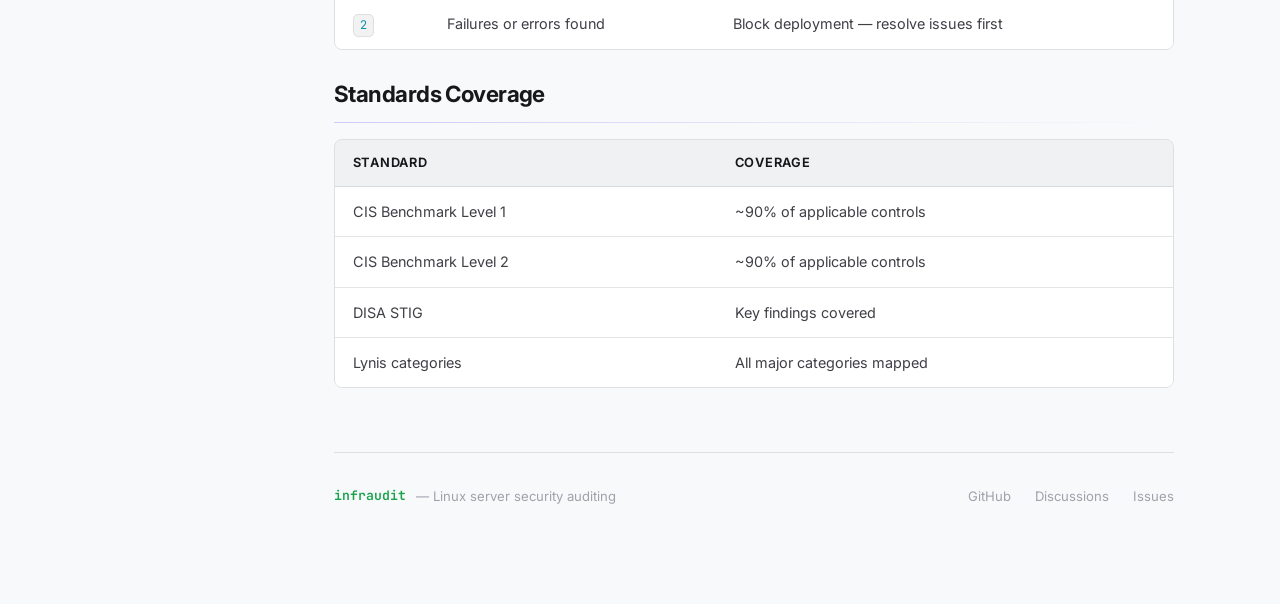
==== commit 772f1986: "docs: modernize design and add dark/light theme toggle Refresh color palette with more vibrant accen" ====
--- a/docs/index.html
+++ b/docs/index.html
@@ -10,8 +10,17 @@
 <body>
     <nav class="sidebar">
         <div class="sidebar-header">
-            <h1>infraudit</h1>
-            <span class="version">v2.2.1</span>
+            <div style="display:flex;align-items:center;gap:.6rem">
+                <h1>infraudit</h1>
+                <span class="version">v2.2.1</span>
+            </div>
+            <div style="display:flex;align-items:center;gap:.4rem">
+                <button class="theme-toggle" aria-label="Toggle theme">
+                    <svg class="icon-moon" viewBox="0 0 24 24"><path d="M21 12.79A9 9 0 1 1 11.21 3a7 7 0 0 0 9.79 9.79z"/></svg>
+                    <svg class="icon-sun" viewBox="0 0 24 24"><circle cx="12" cy="12" r="5"/><line x1="12" y1="1" x2="12" y2="3"/><line x1="12" y1="21" x2="12" y2="23"/><line x1="4.22" y1="4.22" x2="5.64" y2="5.64"/><line x1="18.36" y1="18.36" x2="19.78" y2="19.78"/><line x1="1" y1="12" x2="3" y2="12"/><line x1="21" y1="12" x2="23" y2="12"/><line x1="4.22" y1="19.78" x2="5.64" y2="18.36"/><line x1="18.36" y1="5.64" x2="19.78" y2="4.22"/></svg>
+                </button>
+                <button class="mobile-toggle" aria-label="Menu"><span></span></button>
+            </div>
         </div>
         <ul class="nav-links">
             <li><a href="index.html" class="active">Home</a></li>
@@ -24,7 +33,11 @@
             <li><a href="roadmap.html">Roadmap</a></li>
         </ul>
         <div class="sidebar-footer">
-            <a href="https://github.com/civanmoreno/infraudit">GitHub</a> · <a href="https://github.com/civanmoreno/infraudit/discussions">Discussions</a>
+            <a href="https://github.com/civanmoreno/infraudit" class="github-btn">
+                <svg viewBox="0 0 16 16"><path d="M8 0C3.58 0 0 3.58 0 8c0 3.54 2.29 6.53 5.47 7.59.4.07.55-.17.55-.38 0-.19-.01-.82-.01-1.49-2.01.37-2.53-.49-2.69-.94-.09-.23-.48-.94-.82-1.13-.28-.15-.68-.52-.01-.53.63-.01 1.08.58 1.23.82.72 1.21 1.87.87 2.33.66.07-.52.28-.87.51-1.07-1.78-.2-3.64-.89-3.64-3.95 0-.87.31-1.59.82-2.15-.08-.2-.36-1.02.08-2.12 0 0 .67-.21 2.2.82.64-.18 1.32-.27 2-.27.68 0 1.36.09 2 .27 1.53-1.04 2.2-.82 2.2-.82.44 1.1.16 1.92.08 2.12.51.56.82 1.27.82 2.15 0 3.07-1.87 3.75-3.65 3.95.29.25.54.73.54 1.48 0 1.07-.01 1.93-.01 2.2 0 .21.15.46.55.38A8.013 8.013 0 0016 8c0-4.42-3.58-8-8-8z"/></svg>
+                GitHub
+            </a>
+            <a href="https://github.com/civanmoreno/infraudit/discussions">Discussions</a>
         </div>
     </nav>
 
@@ -38,6 +51,10 @@
                 <strong>287 checks</strong> across <strong>17 categories</strong> based on
                 CIS Benchmarks, DISA STIG, and industry best practices.
             </p>
+            <div class="hero-actions">
+                <a href="getting-started.html" class="btn btn-primary">Get Started</a>
+                <a href="checks.html" class="btn btn-secondary">View All Checks</a>
+            </div>
             <p style="margin-top: 1.5rem;">
                 <img src="assets/demo.gif" alt="infraudit demo" style="max-width: 100%; border-radius: 8px; border: 1px solid var(--border);">
             </p>
@@ -428,6 +445,18 @@
                 </tbody>
             </table>
         </section>
+        <footer class="footer">
+            <div class="footer-left"><span>infraudit</span> &mdash; Linux server security auditing</div>
+            <div class="footer-links">
+                <a href="https://github.com/civanmoreno/infraudit">GitHub</a>
+                <a href="https://github.com/civanmoreno/infraudit/discussions">Discussions</a>
+                <a href="https://github.com/civanmoreno/infraudit/issues">Issues</a>
+            </div>
+        </footer>
     </main>
+
+    <div class="scroll-progress"></div>
+    <a href="#" class="back-to-top" aria-label="Back to top">&uarr;</a>
+    <script src="assets/app.js"></script>
 </body>
 </html>
--- a/docs/assets/style.css
+++ b/docs/assets/style.css
@@ -1,40 +1,70 @@
 /* ══════════════════════════════════════════════════════════════
-   infraudit docs — clean dark theme
+   infraudit docs — dark/light theme
    ══════════════════════════════════════════════════════════════ */
+
+/* ── Fonts ── */
+@import url('https://fonts.googleapis.com/css2?family=Inter:wght@400;500;600;700;800&family=JetBrains+Mono:wght@400;600;700;800&display=swap');
 
 /* ── Reset ── */
 *, *::before, *::after { margin: 0; padding: 0; box-sizing: border-box; }
 
 :root {
     /* surfaces */
-    --bg:          #111827;
-    --bg-card:     #1f2937;
-    --bg-input:    #374151;
-    --bg-hover:    #283344;
+    --bg:          #09090b;
+    --bg-card:     #131318;
+    --bg-input:    #1c1c24;
+    --bg-hover:    #1a1a25;
     /* borders */
-    --border:      #374151;
-    --border-focus:#4b5563;
+    --border:      rgba(255,255,255,.08);
+    --border-focus:rgba(255,255,255,.16);
     /* text */
-    --text:        #f9fafb;
-    --text-2:      #d1d5db;
-    --text-3:      #9ca3af;
-    --text-4:      #6b7280;
+    --text:        #f4f4f5;
+    --text-2:      #d4d4d8;
+    --text-3:      #a1a1aa;
+    --text-4:      #71717a;
     /* accent */
-    --blue:        #60a5fa;
-    --blue-bg:     #1e3a5f;
-    --green:       #34d399;
-    --green-bg:    #064e3b;
-    --red:         #f87171;
-    --red-bg:      #7f1d1d;
+    --blue:        #818cf8;
+    --blue-bg:     rgba(129,140,248,.12);
+    --green:       #4ade80;
+    --green-bg:    rgba(74,222,128,.1);
+    --red:         #fb7185;
+    --red-bg:      rgba(251,113,133,.12);
     --amber:       #fbbf24;
-    --amber-bg:    #78350f;
+    --amber-bg:    rgba(251,191,36,.12);
     --yellow:      #fde68a;
-    --purple:      #a78bfa;
-    --cyan:        #67e8f9;
+    --purple:      #c084fc;
+    --cyan:        #22d3ee;
     --teal:        #2dd4bf;
+    /* theme-specific */
+    --sidebar-bg:      rgba(9,9,11,.85);
+    --pre-bg:          rgba(0,0,0,.4);
+    --code-bg:         rgba(255,255,255,.06);
+    --code-border:     rgba(255,255,255,.08);
+    --card-bg:         rgba(255,255,255,.03);
+    --card-hover-bg:   rgba(255,255,255,.05);
+    --card-hover-shadow: 0 16px 40px rgba(0,0,0,.4), 0 0 0 1px rgba(255,255,255,.06);
+    --th-bg:           rgba(255,255,255,.04);
+    --td-bg:           rgba(255,255,255,.02);
+    --td-hover-bg:     rgba(255,255,255,.04);
+    --btn-secondary-bg:       rgba(255,255,255,.06);
+    --btn-secondary-border:   rgba(255,255,255,.12);
+    --btn-secondary-hover-bg: rgba(255,255,255,.1);
+    --btn-secondary-hover-border: rgba(255,255,255,.2);
+    --github-btn-bg:       rgba(255,255,255,.06);
+    --github-btn-border:   rgba(255,255,255,.1);
+    --github-btn-hover-bg: rgba(255,255,255,.1);
+    --risk-box-bg:     rgba(255,255,255,.02);
+    --backtop-bg:      rgba(19,19,24,.9);
+    --backtop-border:  rgba(255,255,255,.1);
+    --selection-bg:    rgba(129,140,248,.35);
+    --nav-hover-bg:    rgba(255,255,255,.03);
+    --nav-active-bg:   rgba(129,140,248,.1);
+    --badge-info-bg:   rgba(161,161,170,.1);
+    --badge-medium-bg: rgba(253,224,71,.1);
+    --phase-planned-bg:rgba(107,114,128,.15);
     /* layout */
-    --sidebar-w:   260px;
-    --content-w:   820px;
+    --sidebar-w:   270px;
+    --content-w:   840px;
     --r:           8px;
     --r-lg:        12px;
     /* fonts */
@@ -42,7 +72,60 @@
     --mono:  'JetBrains Mono', 'Fira Code', 'SF Mono', 'Cascadia Code', monospace;
 }
 
-html { font-size: 16px; scroll-behavior: smooth; }
+/* ── Light theme ── */
+[data-theme="light"] {
+    --bg:          #f8f9fb;
+    --bg-card:     #ffffff;
+    --bg-input:    #f0f1f3;
+    --bg-hover:    #eef0f4;
+    --border:      rgba(0,0,0,.1);
+    --border-focus:rgba(0,0,0,.18);
+    --text:        #18181b;
+    --text-2:      #3f3f46;
+    --text-3:      #71717a;
+    --text-4:      #a1a1aa;
+    --blue:        #6366f1;
+    --blue-bg:     rgba(99,102,241,.1);
+    --green:       #16a34a;
+    --green-bg:    rgba(22,163,74,.08);
+    --red:         #e11d48;
+    --red-bg:      rgba(225,29,72,.08);
+    --amber:       #d97706;
+    --amber-bg:    rgba(217,119,6,.08);
+    --yellow:      #a16207;
+    --purple:      #9333ea;
+    --cyan:        #0891b2;
+    --teal:        #0d9488;
+    --sidebar-bg:      rgba(255,255,255,.9);
+    --pre-bg:          #f4f4f5;
+    --code-bg:         rgba(0,0,0,.05);
+    --code-border:     rgba(0,0,0,.08);
+    --card-bg:         #ffffff;
+    --card-hover-bg:   #ffffff;
+    --card-hover-shadow: 0 16px 40px rgba(0,0,0,.08), 0 0 0 1px rgba(0,0,0,.06);
+    --th-bg:           rgba(0,0,0,.03);
+    --td-bg:           #ffffff;
+    --td-hover-bg:     rgba(0,0,0,.02);
+    --btn-secondary-bg:       rgba(0,0,0,.04);
+    --btn-secondary-border:   rgba(0,0,0,.12);
+    --btn-secondary-hover-bg: rgba(0,0,0,.07);
+    --btn-secondary-hover-border: rgba(0,0,0,.2);
+    --github-btn-bg:       rgba(0,0,0,.04);
+    --github-btn-border:   rgba(0,0,0,.1);
+    --github-btn-hover-bg: rgba(0,0,0,.08);
+    --risk-box-bg:     rgba(0,0,0,.02);
+    --backtop-bg:      rgba(255,255,255,.9);
+    --backtop-border:  rgba(0,0,0,.1);
+    --selection-bg:    rgba(99,102,241,.25);
+    --nav-hover-bg:    rgba(0,0,0,.03);
+    --nav-active-bg:   rgba(99,102,241,.08);
+    --badge-info-bg:   rgba(113,113,122,.1);
+    --badge-medium-bg: rgba(161,98,7,.1);
+    --phase-planned-bg:rgba(113,113,122,.1);
+}
+
+html { font-size: 16px; scroll-behavior: smooth; color-scheme: dark; }
+[data-theme="light"] { color-scheme: light; }
 
 body {
     font-family: var(--sans);
@@ -55,17 +138,68 @@
     -moz-osx-font-smoothing: grayscale;
 }
 
-::selection { background: rgba(96,165,250,.3); }
-
-a { color: var(--blue); text-decoration: none; }
-a:hover { color: #93c5fd; text-decoration: underline; }
+::selection { background: var(--selection-bg); }
+
+a { color: var(--blue); text-decoration: none; transition: color .2s; }
+a:hover { color: #a5b4fc; text-decoration: underline; }
+
+/* ══════════════════════════════════════════
+   Scroll progress bar
+   ══════════════════════════════════════════ */
+.scroll-progress {
+    position: fixed;
+    top: 0; left: 0;
+    height: 3px;
+    background: linear-gradient(90deg, #4ade80, #818cf8, #c084fc, #f472b6);
+    z-index: 200;
+    transition: width .1s linear;
+    border-radius: 0 2px 2px 0;
+    box-shadow: 0 0 20px rgba(129,140,248,.4);
+}
+
+/* ══════════════════════════════════════════
+   Mobile hamburger
+   ══════════════════════════════════════════ */
+.mobile-toggle {
+    display: none;
+    background: none;
+    border: none;
+    cursor: pointer;
+    padding: .5rem;
+    position: relative;
+    width: 32px;
+    height: 32px;
+}
+
+.mobile-toggle span,
+.mobile-toggle span::before,
+.mobile-toggle span::after {
+    display: block;
+    width: 20px;
+    height: 2px;
+    background: var(--text-3);
+    border-radius: 2px;
+    transition: all .25s ease;
+    position: absolute;
+    left: 6px;
+}
+
+.mobile-toggle span { top: 15px; }
+.mobile-toggle span::before { content: ''; top: -6px; }
+.mobile-toggle span::after { content: ''; top: 6px; }
+
+.mobile-toggle.active span { background: transparent; }
+.mobile-toggle.active span::before { top: 0; transform: rotate(45deg); background: var(--text-3); }
+.mobile-toggle.active span::after { top: 0; transform: rotate(-45deg); background: var(--text-3); }
 
 /* ══════════════════════════════════════════
    Sidebar
    ══════════════════════════════════════════ */
 .sidebar {
     width: var(--sidebar-w);
-    background: #0d1117;
+    background: var(--sidebar-bg);
+    backdrop-filter: blur(20px) saturate(1.4);
+    -webkit-backdrop-filter: blur(20px) saturate(1.4);
     border-right: 1px solid var(--border);
     position: fixed; top: 0; left: 0;
     height: 100vh;
@@ -76,12 +210,12 @@
 
 .sidebar-header {
     padding: 2rem 1.5rem 1.5rem;
-    display: flex; align-items: baseline; gap: .5rem;
+    display: flex; align-items: center; gap: .6rem;
 }
 
 .sidebar-header h1 {
     font-family: var(--mono);
-    font-size: 1.2rem;
+    font-size: 1.25rem;
     color: var(--green);
     font-weight: 700;
     letter-spacing: -.03em;
@@ -90,10 +224,11 @@
 .version {
     font-family: var(--mono);
     font-size: .65rem;
-    color: var(--text-4);
-    background: var(--bg-card);
-    padding: .2em .5em;
+    color: var(--green);
+    background: rgba(74,222,128,.1);
+    padding: .2em .55em;
     border-radius: 4px;
+    border: 1px solid rgba(74,222,128,.2);
 }
 
 .nav-links {
@@ -103,38 +238,75 @@
 }
 
 .nav-links li a {
-    display: flex; align-items: center; gap: .55rem;
-    padding: .6rem 1.5rem;
-    color: var(--text-3);
-    font-size: .88rem;
-    font-weight: 460;
+    display: flex; align-items: center; gap: .6rem;
+    padding: .65rem 1.5rem;
+    color: var(--text-4);
+    font-size: .87rem;
+    font-weight: 500;
     border-left: 3px solid transparent;
-    transition: all .1s;
+    transition: all .15s ease;
 }
 
 .nav-links li a:hover {
     color: var(--text-2);
-    background: rgba(255,255,255,.03);
+    background: var(--nav-hover-bg);
     border-left-color: var(--border-focus);
     text-decoration: none;
 }
 
 .nav-links li a.active {
     color: var(--blue);
-    background: rgba(96,165,250,.07);
+    background: var(--nav-active-bg);
     border-left-color: var(--blue);
     font-weight: 600;
     text-decoration: none;
 }
 
 .sidebar-footer {
-    padding: 1rem 1.5rem;
+    padding: 1.25rem 1.5rem;
     border-top: 1px solid var(--border);
+    display: flex;
+    flex-direction: column;
+    gap: .6rem;
 }
 
 .sidebar-footer a {
     font-size: .8rem;
     color: var(--text-4);
+    transition: color .15s;
+}
+
+.sidebar-footer a:hover {
+    color: var(--text-2);
+}
+
+.github-btn {
+    display: inline-flex;
+    align-items: center;
+    gap: .4rem;
+    background: var(--github-btn-bg);
+    border: 1px solid var(--github-btn-border);
+    border-radius: 6px;
+    padding: .4rem .75rem;
+    font-size: .78rem;
+    font-weight: 500;
+    color: var(--text-3) !important;
+    transition: all .2s;
+    text-decoration: none !important;
+    width: fit-content;
+}
+
+.github-btn:hover {
+    background: var(--github-btn-hover-bg);
+    border-color: var(--border-focus);
+    color: var(--text) !important;
+    box-shadow: 0 2px 12px rgba(0,0,0,.1);
+}
+
+.github-btn svg {
+    width: 16px;
+    height: 16px;
+    fill: currentColor;
 }
 
 /* ══════════════════════════════════════════
@@ -142,9 +314,15 @@
    ══════════════════════════════════════════ */
 .content {
     margin-left: var(--sidebar-w);
-    padding: 3rem 4rem 6rem;
+    padding: 3rem 4rem 4rem;
     max-width: calc(var(--content-w) + 8rem);
     width: 100%;
+    animation: fadeIn .4s ease;
+}
+
+@keyframes fadeIn {
+    from { opacity: 0; transform: translateY(8px); }
+    to   { opacity: 1; transform: translateY(0); }
 }
 
 /* ── Headings ── */
@@ -171,7 +349,8 @@
     margin-top: 3rem;
     margin-bottom: 1rem;
     padding-bottom: .55rem;
-    border-bottom: 2px solid var(--border);
+    border-bottom: 1px solid var(--border);
+    border-image: linear-gradient(90deg, rgba(129,140,248,.3), transparent) 1;
     letter-spacing: -.025em;
 }
 
@@ -207,9 +386,25 @@
    Hero — index.html
    ══════════════════════════════════════════ */
 .hero {
-    margin-bottom: 2rem;
-    padding: 2.5rem 0 2.5rem;
-    border-bottom: 2px solid var(--border);
+    margin-bottom: 2.5rem;
+    padding: 3rem 2.5rem 3rem;
+    border-radius: var(--r-lg);
+    background:
+        radial-gradient(ellipse 70% 60% at 0% 100%, var(--green-bg) 0%, transparent 55%),
+        radial-gradient(ellipse 60% 70% at 100% 0%, var(--blue-bg) 0%, transparent 55%),
+        var(--bg-card);
+    border: 1px solid var(--border);
+    position: relative;
+    overflow: hidden;
+}
+
+.hero::before {
+    content: '';
+    position: absolute;
+    top: -1px; left: -1px; right: -1px;
+    height: 3px;
+    background: linear-gradient(90deg, #4ade80, #818cf8, #c084fc, #f472b6);
+    border-radius: var(--r-lg) var(--r-lg) 0 0;
 }
 
 .hero h1 {
@@ -223,9 +418,9 @@
 }
 
 .tagline {
-    font-size: 1.25rem;
+    font-size: 1.3rem;
     color: var(--text) !important;
-    font-weight: 500;
+    font-weight: 600;
     margin-bottom: .6rem;
 }
 
@@ -236,6 +431,55 @@
     color: var(--text-3) !important;
 }
 
+.hero-actions {
+    display: flex;
+    gap: .75rem;
+    margin-top: 1.5rem;
+    flex-wrap: wrap;
+}
+
+.btn {
+    display: inline-flex;
+    align-items: center;
+    gap: .5rem;
+    padding: .65rem 1.4rem;
+    border-radius: var(--r);
+    font-size: .9rem;
+    font-weight: 600;
+    text-decoration: none !important;
+    transition: all .2s ease;
+    border: 1px solid transparent;
+}
+
+.btn-primary {
+    background: linear-gradient(135deg, #4ade80, #22c55e);
+    color: #09090b !important;
+    font-weight: 700;
+    border-color: rgba(74,222,128,.3);
+    box-shadow: 0 2px 16px rgba(74,222,128,.25), 0 0 0 1px rgba(74,222,128,.1);
+}
+
+.btn-primary:hover {
+    background: linear-gradient(135deg, #86efac, #4ade80);
+    box-shadow: 0 4px 24px rgba(74,222,128,.35), 0 0 0 1px rgba(74,222,128,.2);
+    transform: translateY(-1px);
+    color: #09090b !important;
+}
+
+.btn-secondary {
+    background: var(--btn-secondary-bg);
+    color: var(--text-2) !important;
+    border-color: var(--btn-secondary-border);
+}
+
+.btn-secondary:hover {
+    background: var(--btn-secondary-hover-bg);
+    border-color: var(--btn-secondary-hover-border);
+    color: var(--text) !important;
+    transform: translateY(-1px);
+    box-shadow: 0 4px 16px rgba(0,0,0,.1);
+}
+
 /* ══════════════════════════════════════════
    Feature grid — index.html
    ══════════════════════════════════════════ */
@@ -247,20 +491,37 @@
 }
 
 .feature-card {
-    background: var(--bg-card);
+    background: var(--card-bg);
     border: 1px solid var(--border);
     border-radius: var(--r-lg);
     padding: 1.5rem;
-    transition: transform .12s, box-shadow .12s;
+    transition: all .25s ease;
+    position: relative;
+    overflow: hidden;
+}
+
+.feature-card::before {
+    content: '';
+    position: absolute;
+    top: 0; left: 0; right: 0;
+    height: 2px;
+    opacity: 0;
+    transition: opacity .25s ease;
 }
 
 .feature-card:hover {
-    transform: translateY(-2px);
-    box-shadow: 0 8px 24px rgba(0,0,0,.35);
+    transform: translateY(-4px);
+    box-shadow: var(--card-hover-shadow);
+    border-color: var(--border-focus);
+    background: var(--card-hover-bg);
+}
+
+.feature-card:hover::before {
+    opacity: 1;
 }
 
 .feature-card h3 {
-    color: var(--blue);
+    color: var(--text);
     margin-top: 0;
     font-size: .97rem;
     font-weight: 650;
@@ -274,16 +535,25 @@
     line-height: 1.6;
 }
 
+/* Alternate card accent colors */
+.feature-card:nth-child(3n+1)::before { background: linear-gradient(90deg, #4ade80, #2dd4bf); }
+.feature-card:nth-child(3n+1) h3 { color: #4ade80; }
+.feature-card:nth-child(3n+2)::before { background: linear-gradient(90deg, #818cf8, #22d3ee); }
+.feature-card:nth-child(3n+2) h3 { color: #818cf8; }
+.feature-card:nth-child(3n+3)::before { background: linear-gradient(90deg, #c084fc, #f472b6); }
+.feature-card:nth-child(3n+3) h3 { color: #c084fc; }
+
 /* ══════════════════════════════════════════
    Code blocks
    ══════════════════════════════════════════ */
 pre {
-    background: #0d1117;
+    background: var(--pre-bg);
     border: 1px solid var(--border);
     border-radius: var(--r);
     padding: 1.2rem 1.5rem;
     overflow-x: auto;
     margin: .8rem 0 1.3rem;
+    position: relative;
 }
 
 code {
@@ -296,11 +566,12 @@
 
 /* inline code */
 p code, li code, td code, h3 code, h4 code {
-    background: var(--bg-input);
+    background: var(--code-bg);
     padding: .2em .5em;
     border-radius: 5px;
     font-size: .83em;
     color: var(--cyan);
+    border: 1px solid var(--code-border);
 }
 
 h3 code, h4 code {
@@ -331,21 +602,22 @@
 tr:last-child td { border-bottom: none; }
 
 th {
-    background: rgba(255,255,255,.04);
+    background: var(--th-bg);
     color: var(--text);
     font-weight: 650;
-    font-size: .82rem;
+    font-size: .8rem;
     text-transform: uppercase;
-    letter-spacing: .05em;
+    letter-spacing: .06em;
 }
 
 td {
-    background: var(--bg-card);
+    background: var(--td-bg);
     color: var(--text-2);
+    transition: background .15s;
 }
 
 tbody tr:hover td {
-    background: var(--bg-hover);
+    background: var(--td-hover-bg);
 }
 
 /* ══════════════════════════════════════════
@@ -363,12 +635,12 @@
     white-space: nowrap;
 }
 
-.badge.critical { background: var(--red-bg);   color: var(--red);   }
-.badge.high     { background: var(--amber-bg); color: var(--amber); }
-.badge.medium   { background: rgba(253,224,71,.12); color: var(--yellow); }
+.badge.critical { background: var(--red-bg);   color: var(--red);   box-shadow: 0 0 12px rgba(251,113,133,.2); }
+.badge.high     { background: var(--amber-bg); color: var(--amber); box-shadow: 0 0 12px rgba(251,191,36,.15); }
+.badge.medium   { background: var(--badge-medium-bg); color: var(--yellow); }
 .badge.low      { background: var(--blue-bg);  color: var(--blue);  }
-.badge.info     { background: rgba(156,163,175,.12); color: var(--text-3); }
-.badge.pass     { background: var(--green-bg); color: var(--green); }
+.badge.info     { background: var(--badge-info-bg); color: var(--text-3); }
+.badge.pass     { background: var(--green-bg); color: var(--green); box-shadow: 0 0 12px rgba(74,222,128,.15); }
 
 /* ══════════════════════════════════════════
    Check detail cards — checks.html
@@ -379,11 +651,12 @@
     background: var(--bg-card);
     border: 1px solid var(--border);
     border-radius: var(--r-lg);
-    transition: border-color .1s;
+    transition: border-color .15s, box-shadow .15s;
 }
 
 .check-detail:hover {
     border-color: var(--border-focus);
+    box-shadow: 0 8px 24px rgba(0,0,0,.3);
 }
 
 .check-detail h4 {
@@ -420,13 +693,13 @@
     font-size: .87rem;
     color: var(--text-2);
     line-height: 1.7;
-    background: rgba(255,255,255,.02);
-}
-
-.risk-box.critical { border-left-color: var(--red);   background: rgba(248,113,113,.05); }
-.risk-box.high     { border-left-color: var(--amber); background: rgba(251,191,36,.04); }
-.risk-box.medium   { border-left-color: var(--yellow);background: rgba(253,224,71,.03); }
-.risk-box.low      { border-left-color: var(--blue);  background: rgba(96,165,250,.04); }
+    background: var(--risk-box-bg);
+}
+
+.risk-box.critical { border-left-color: var(--red);   background: var(--red-bg); }
+.risk-box.high     { border-left-color: var(--amber); background: var(--amber-bg); }
+.risk-box.medium   { border-left-color: var(--yellow);background: var(--badge-medium-bg); }
+.risk-box.low      { border-left-color: var(--blue);  background: var(--blue-bg); }
 
 .risk-box strong {
     color: var(--text);
@@ -447,21 +720,22 @@
     display: flex;
     align-items: center;
     gap: .55rem;
-    background: var(--bg-card);
+    background: var(--card-bg);
     border: 1px solid var(--border);
     border-radius: var(--r);
     padding: .65rem .9rem;
     font-size: .84rem;
     color: var(--text-3);
-    transition: all .1s;
+    transition: all .2s ease;
 }
 
 .toc-grid a:hover {
-    border-color: var(--blue);
+    border-color: rgba(129,140,248,.4);
     color: var(--text);
-    background: var(--bg-hover);
+    background: rgba(129,140,248,.06);
     text-decoration: none;
-    transform: translateY(-1px);
+    transform: translateY(-2px);
+    box-shadow: 0 8px 20px rgba(0,0,0,.3), 0 0 0 1px rgba(129,140,248,.1);
 }
 
 .toc-grid .prefix {
@@ -469,7 +743,7 @@
     font-size: .72rem;
     font-weight: 700;
     color: var(--green);
-    background: rgba(52,211,153,.1);
+    background: rgba(74,222,128,.12);
     padding: .2em .5em;
     border-radius: 4px;
     flex-shrink: 0;
@@ -500,7 +774,7 @@
 }
 
 .check-list li::before {
-    content: '→';
+    content: '\2192';
     position: absolute;
     left: .15rem;
     color: var(--blue);
@@ -530,7 +804,7 @@
 
 .phase-status.done    { background: var(--green-bg); color: var(--green); }
 .phase-status.next    { background: var(--blue-bg);  color: var(--blue); }
-.phase-status.planned { background: rgba(107,114,128,.15); color: var(--text-4); }
+.phase-status.planned { background: var(--phase-planned-bg); color: var(--text-4); }
 
 /* ══════════════════════════════════════════
    Category cards
@@ -543,13 +817,19 @@
 }
 
 .category-card {
-    background: var(--bg-card);
+    background: var(--card-bg);
     border: 1px solid var(--border);
     border-radius: var(--r);
     padding: .9rem 1rem;
     display: flex;
     align-items: flex-start;
     gap: .75rem;
+    transition: all .2s;
+}
+
+.category-card:hover {
+    border-color: var(--border-focus);
+    background: var(--card-hover-bg);
 }
 
 .category-card .prefix {
@@ -557,7 +837,7 @@
     font-size: .75rem;
     font-weight: 700;
     color: var(--green);
-    background: rgba(52,211,153,.1);
+    background: rgba(74,222,128,.12);
     padding: .2em .5em;
     border-radius: 4px;
     white-space: nowrap;
@@ -576,6 +856,76 @@
 }
 
 /* ══════════════════════════════════════════
+   Stats bar — index.html
+   ══════════════════════════════════════════ */
+.stats-bar {
+    display: flex;
+    gap: 1.5rem;
+    margin: 1.5rem 0;
+    flex-wrap: wrap;
+}
+
+.stat {
+    display: flex;
+    align-items: baseline;
+    gap: .4rem;
+}
+
+.stat-value {
+    font-family: var(--mono);
+    font-size: 1.5rem;
+    font-weight: 800;
+    color: var(--green);
+}
+
+.stat-label {
+    font-size: .85rem;
+    color: var(--text-4);
+}
+
+/* ══════════════════════════════════════════
+   Footer
+   ══════════════════════════════════════════ */
+.footer {
+    margin-top: 4rem;
+    padding: 2rem 0;
+    border-top: 1px solid var(--border);
+    display: flex;
+    justify-content: space-between;
+    align-items: center;
+    flex-wrap: wrap;
+    gap: 1rem;
+}
+
+.footer-left {
+    display: flex;
+    align-items: center;
+    gap: .6rem;
+    font-size: .82rem;
+    color: var(--text-4);
+}
+
+.footer-left span {
+    font-family: var(--mono);
+    font-weight: 600;
+    color: var(--green);
+}
+
+.footer-links {
+    display: flex;
+    gap: 1.5rem;
+}
+
+.footer-links a {
+    font-size: .82rem;
+    color: var(--text-4);
+}
+
+.footer-links a:hover {
+    color: var(--text-2);
+}
+
+/* ══════════════════════════════════════════
    Misc
    ══════════════════════════════════════════ */
 hr {
@@ -584,40 +934,205 @@
     margin: 2.5rem 0;
 }
 
+/* Back to top */
+.back-to-top {
+    position: fixed;
+    bottom: 2rem;
+    right: 2rem;
+    width: 40px;
+    height: 40px;
+    background: var(--backtop-bg);
+    backdrop-filter: blur(12px);
+    border: 1px solid var(--backtop-border);
+    border-radius: 50%;
+    display: flex;
+    align-items: center;
+    justify-content: center;
+    color: var(--text-3);
+    font-size: 1.1rem;
+    text-decoration: none !important;
+    opacity: 0;
+    pointer-events: none;
+    transition: all .2s ease;
+    z-index: 90;
+    box-shadow: 0 4px 16px rgba(0,0,0,.4);
+}
+
+.back-to-top.visible {
+    opacity: 1;
+    pointer-events: auto;
+}
+
+.back-to-top:hover {
+    background: var(--bg-hover);
+    border-color: var(--border-focus);
+    color: var(--text);
+    transform: translateY(-2px);
+}
+
+/* ══════════════════════════════════════════
+   Theme toggle
+   ═══��══════════════════════════════════════ */
+.theme-toggle {
+    background: none;
+    border: 1px solid var(--border);
+    border-radius: 6px;
+    cursor: pointer;
+    padding: .35rem;
+    display: flex;
+    align-items: center;
+    justify-content: center;
+    width: 32px;
+    height: 32px;
+    color: var(--text-3);
+    transition: all .2s;
+    flex-shrink: 0;
+}
+
+.theme-toggle:hover {
+    background: var(--nav-hover-bg);
+    border-color: var(--border-focus);
+    color: var(--text);
+}
+
+.theme-toggle svg {
+    width: 16px;
+    height: 16px;
+    fill: none;
+    stroke: currentColor;
+    stroke-width: 2;
+    stroke-linecap: round;
+    stroke-linejoin: round;
+}
+
+.theme-toggle .icon-moon { display: block; }
+.theme-toggle .icon-sun  { display: none; }
+
+[data-theme="light"] .theme-toggle .icon-moon { display: none; }
+[data-theme="light"] .theme-toggle .icon-sun  { display: block; }
+
+/* Light-mode overrides for elements with hardcoded colors */
+[data-theme="light"] .scroll-progress {
+    box-shadow: 0 0 12px rgba(99,102,241,.3);
+}
+
+[data-theme="light"] .feature-card:nth-child(3n+1) h3 { color: #16a34a; }
+[data-theme="light"] .feature-card:nth-child(3n+2) h3 { color: #6366f1; }
+[data-theme="light"] .feature-card:nth-child(3n+3) h3 { color: #9333ea; }
+
+[data-theme="light"] .feature-card:nth-child(3n+1)::before { background: linear-gradient(90deg, #16a34a, #0d9488); }
+[data-theme="light"] .feature-card:nth-child(3n+2)::before { background: linear-gradient(90deg, #6366f1, #0891b2); }
+[data-theme="light"] .feature-card:nth-child(3n+3)::before { background: linear-gradient(90deg, #9333ea, #ec4899); }
+
+[data-theme="light"] .hero::before {
+    background: linear-gradient(90deg, #16a34a, #6366f1, #9333ea, #ec4899);
+}
+
+[data-theme="light"] .scroll-progress {
+    background: linear-gradient(90deg, #16a34a, #6366f1, #9333ea, #ec4899);
+}
+
+[data-theme="light"] .btn-primary {
+    background: linear-gradient(135deg, #16a34a, #15803d);
+    color: #fff !important;
+    border-color: rgba(22,163,74,.3);
+    box-shadow: 0 2px 12px rgba(22,163,74,.2);
+}
+
+[data-theme="light"] .btn-primary:hover {
+    background: linear-gradient(135deg, #22c55e, #16a34a);
+    box-shadow: 0 4px 20px rgba(22,163,74,.3);
+    color: #fff !important;
+}
+
+[data-theme="light"] a:hover { color: #4f46e5; }
+
+[data-theme="light"] .version {
+    background: rgba(22,163,74,.08);
+    border-color: rgba(22,163,74,.2);
+}
+
+[data-theme="light"] .toc-grid a:hover {
+    border-color: rgba(99,102,241,.4);
+    background: rgba(99,102,241,.05);
+    box-shadow: 0 8px 20px rgba(0,0,0,.06), 0 0 0 1px rgba(99,102,241,.1);
+}
+
+[data-theme="light"] .content h2 {
+    border-image: linear-gradient(90deg, rgba(99,102,241,.3), transparent) 1;
+}
+
+/* Keep terminal-style code blocks dark in light mode */
+[data-theme="light"] pre:has(span[style]) {
+    background: #0f1117;
+    border-color: rgba(255,255,255,.08);
+}
+
+[data-theme="light"] pre:has(span[style]) code {
+    color: #d4d4d8;
+}
+
 /* ══════════════════════════════════════════
    Responsive
    ══════════════════════════════════════════ */
 @media (max-width: 900px) {
+    .mobile-toggle { display: block; }
+
     .sidebar {
-        position: relative;
+        position: fixed;
         width: 100%;
         height: auto;
-        flex-direction: row;
-        flex-wrap: wrap;
+        max-height: 100vh;
+        flex-direction: column;
+        padding: 0;
+        z-index: 150;
+        overflow-y: auto;
+    }
+
+    .sidebar-header {
         padding: .75rem 1rem;
-        gap: .5rem;
+        display: flex;
+        justify-content: space-between;
+        align-items: center;
+        border-bottom: 1px solid var(--border);
     }
-    .sidebar-header { padding: 0; border: none; width: auto; }
+
     .nav-links {
-        display: flex; flex-wrap: wrap; gap: 0; padding: 0; width: 100%;
+        display: none;
+        flex-direction: column;
+        padding: .5rem 0;
+        width: 100%;
     }
+
+    .nav-links.open { display: flex; }
+
     .nav-links li a {
-        padding: .4rem .7rem;
+        padding: .7rem 1.5rem;
         border-left: none;
-        border-radius: 5px;
-        font-size: .82rem;
+        font-size: .9rem;
     }
-    .nav-links li a:hover, .nav-links li a.active { border-left: none; }
-    .sidebar-footer { display: none; }
+
+    .nav-links li a:hover,
+    .nav-links li a.active { border-left: none; }
+
+    .sidebar-footer {
+        display: none;
+    }
+
+    .sidebar-footer.open { display: block; }
 
     .content {
         margin-left: 0;
+        margin-top: 54px;
         padding: 2rem 1.25rem 4rem;
     }
 
     body { flex-direction: column; }
     .feature-grid, .toc-grid { grid-template-columns: 1fr; }
+    .hero { padding: 2rem 1.5rem; }
     .hero h1 { font-size: 2.2rem; }
+    .stats-bar { gap: 1rem; }
+    .footer { flex-direction: column; text-align: center; }
 }
 
 @media (max-width: 480px) {
@@ -625,4 +1140,6 @@
     pre { padding: .9rem; }
     code { font-size: .8rem; }
     th, td { padding: .55rem .7rem; font-size: .82rem; }
-}
+    .hero h1 { font-size: 1.8rem; }
+    .btn { padding: .55rem 1rem; font-size: .85rem; }
+}
